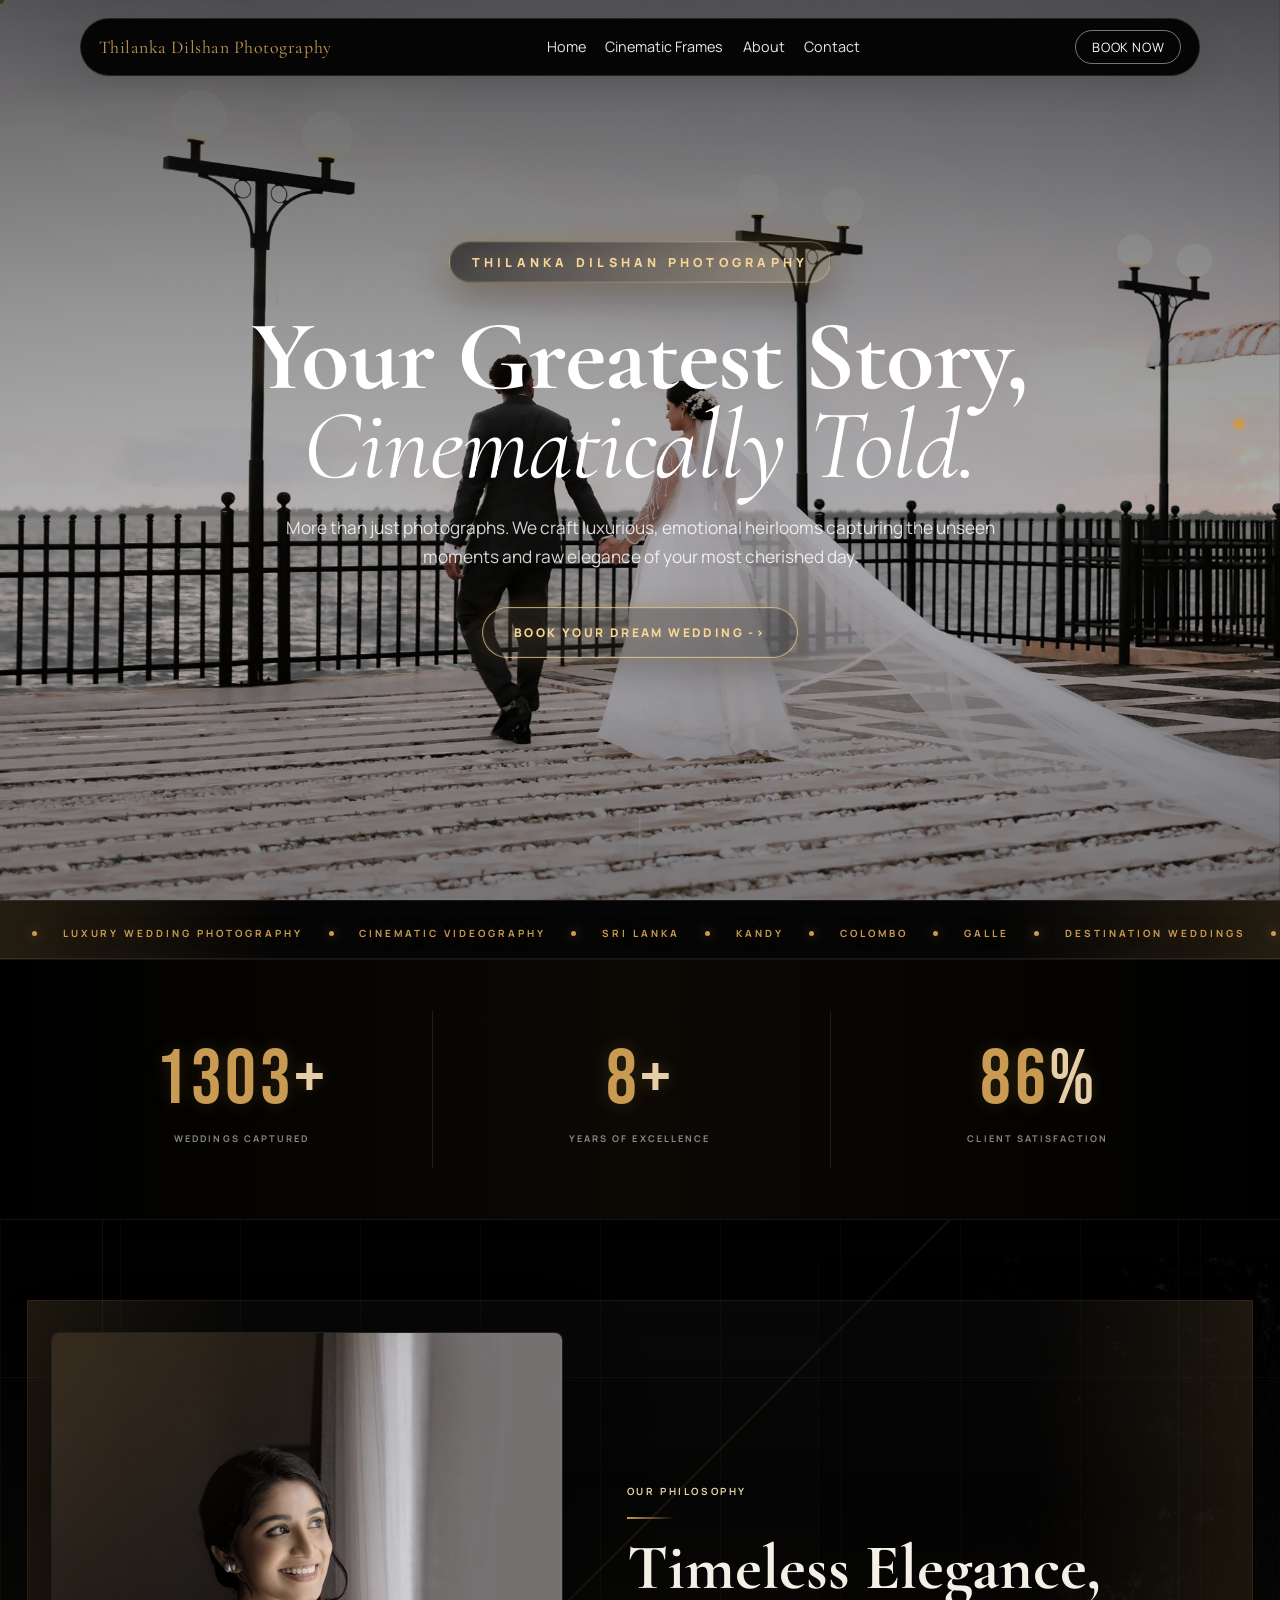
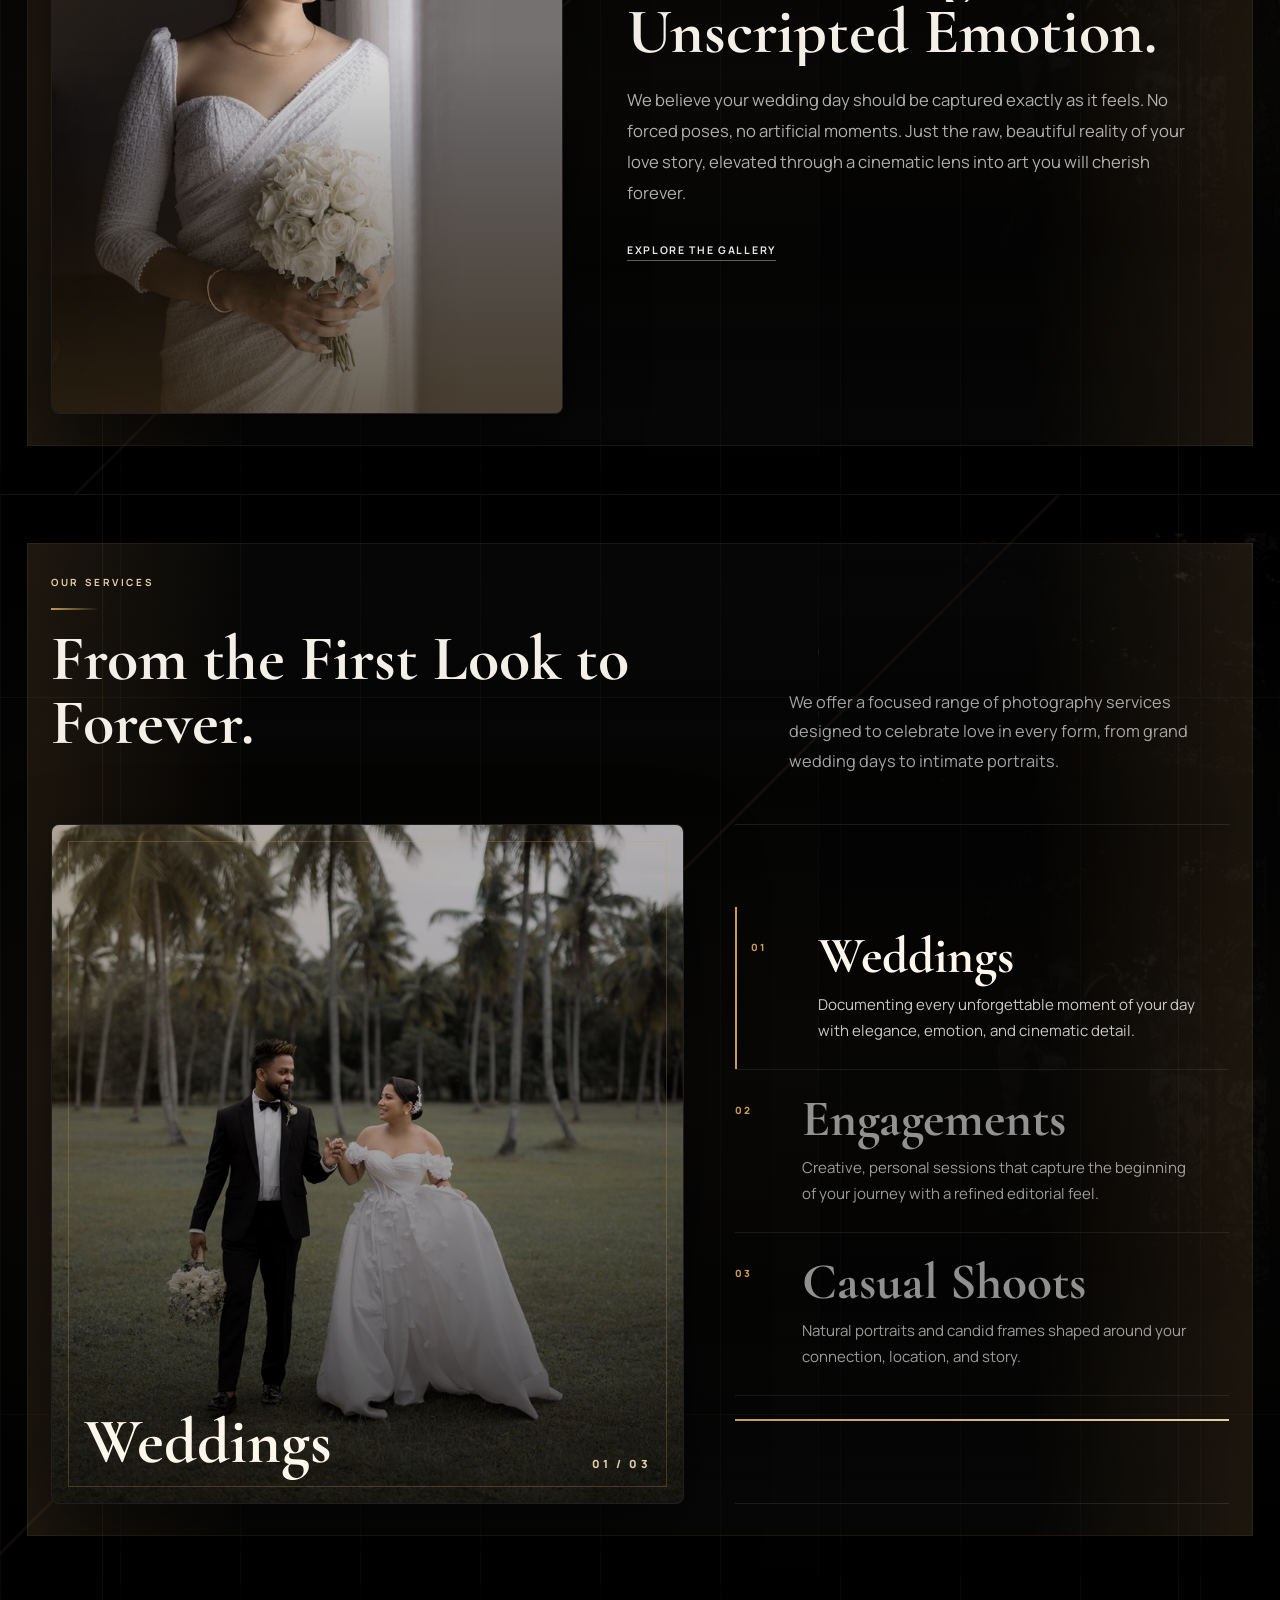
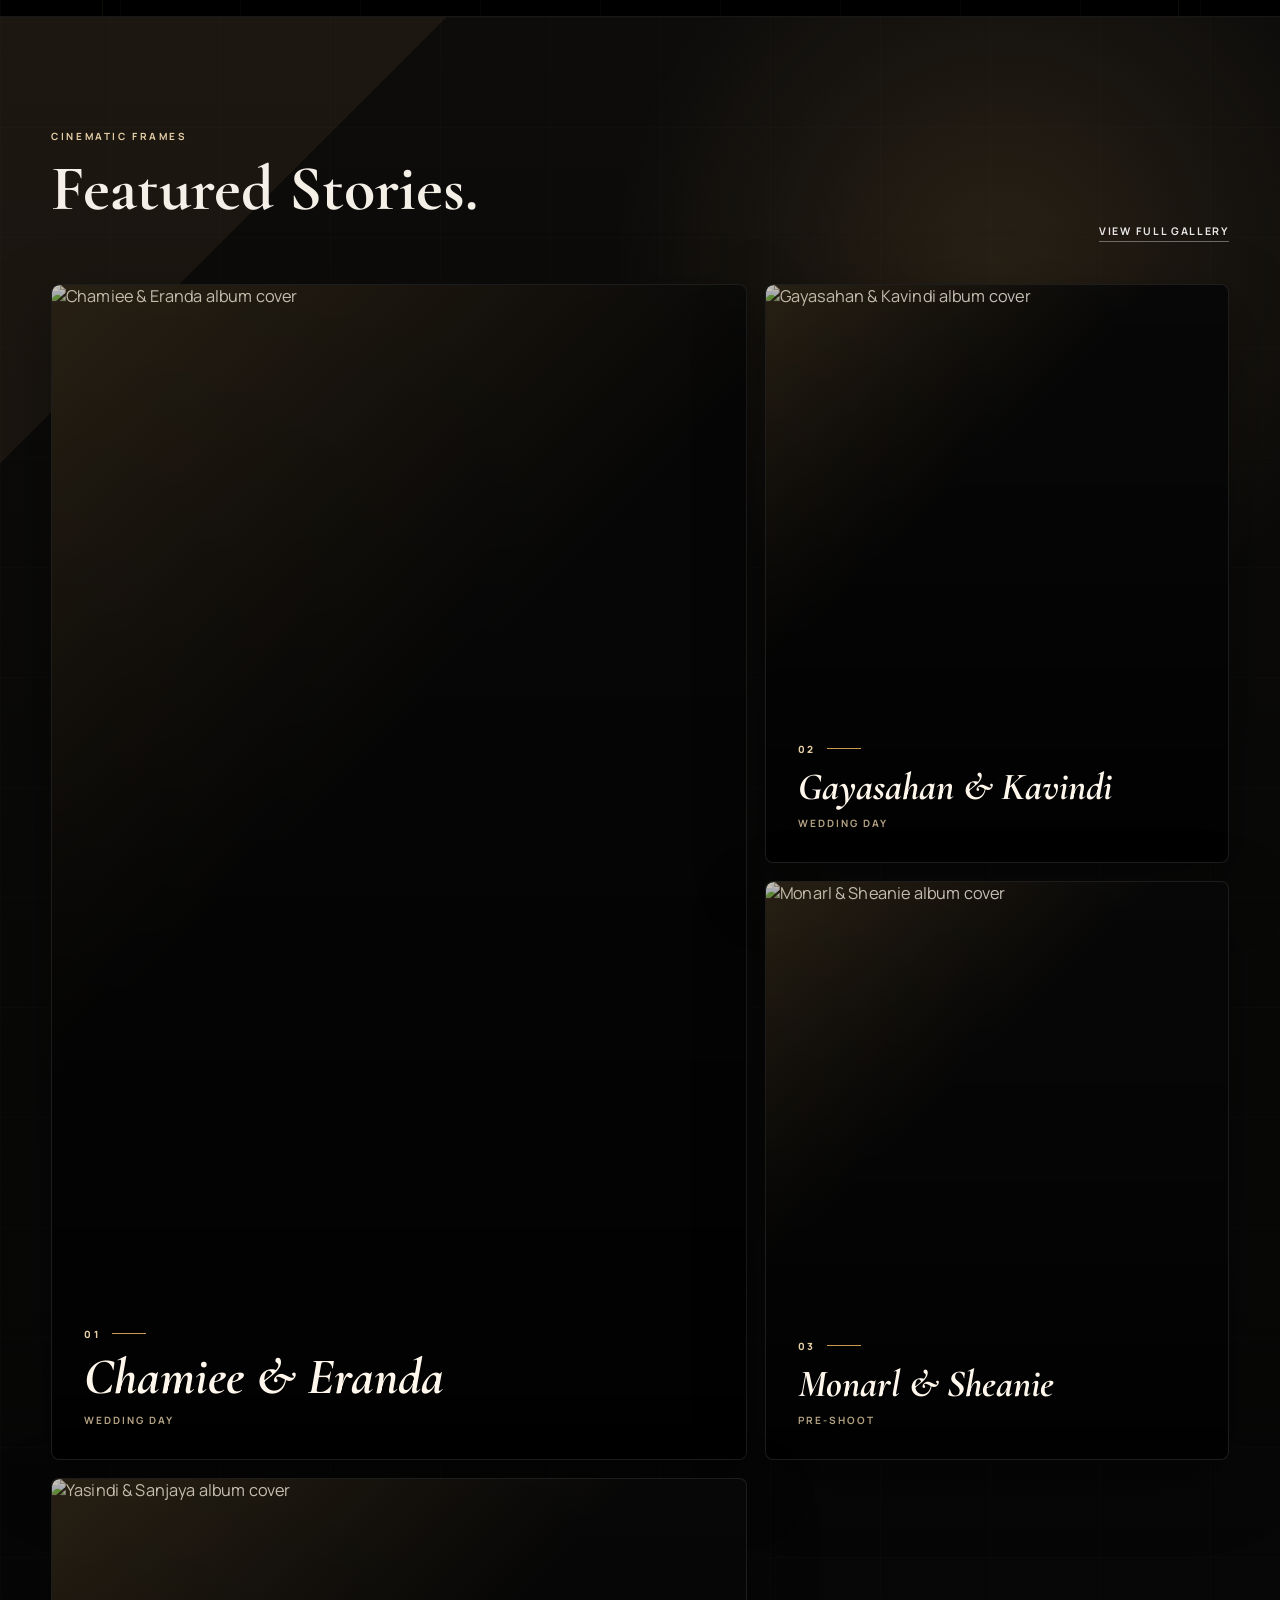
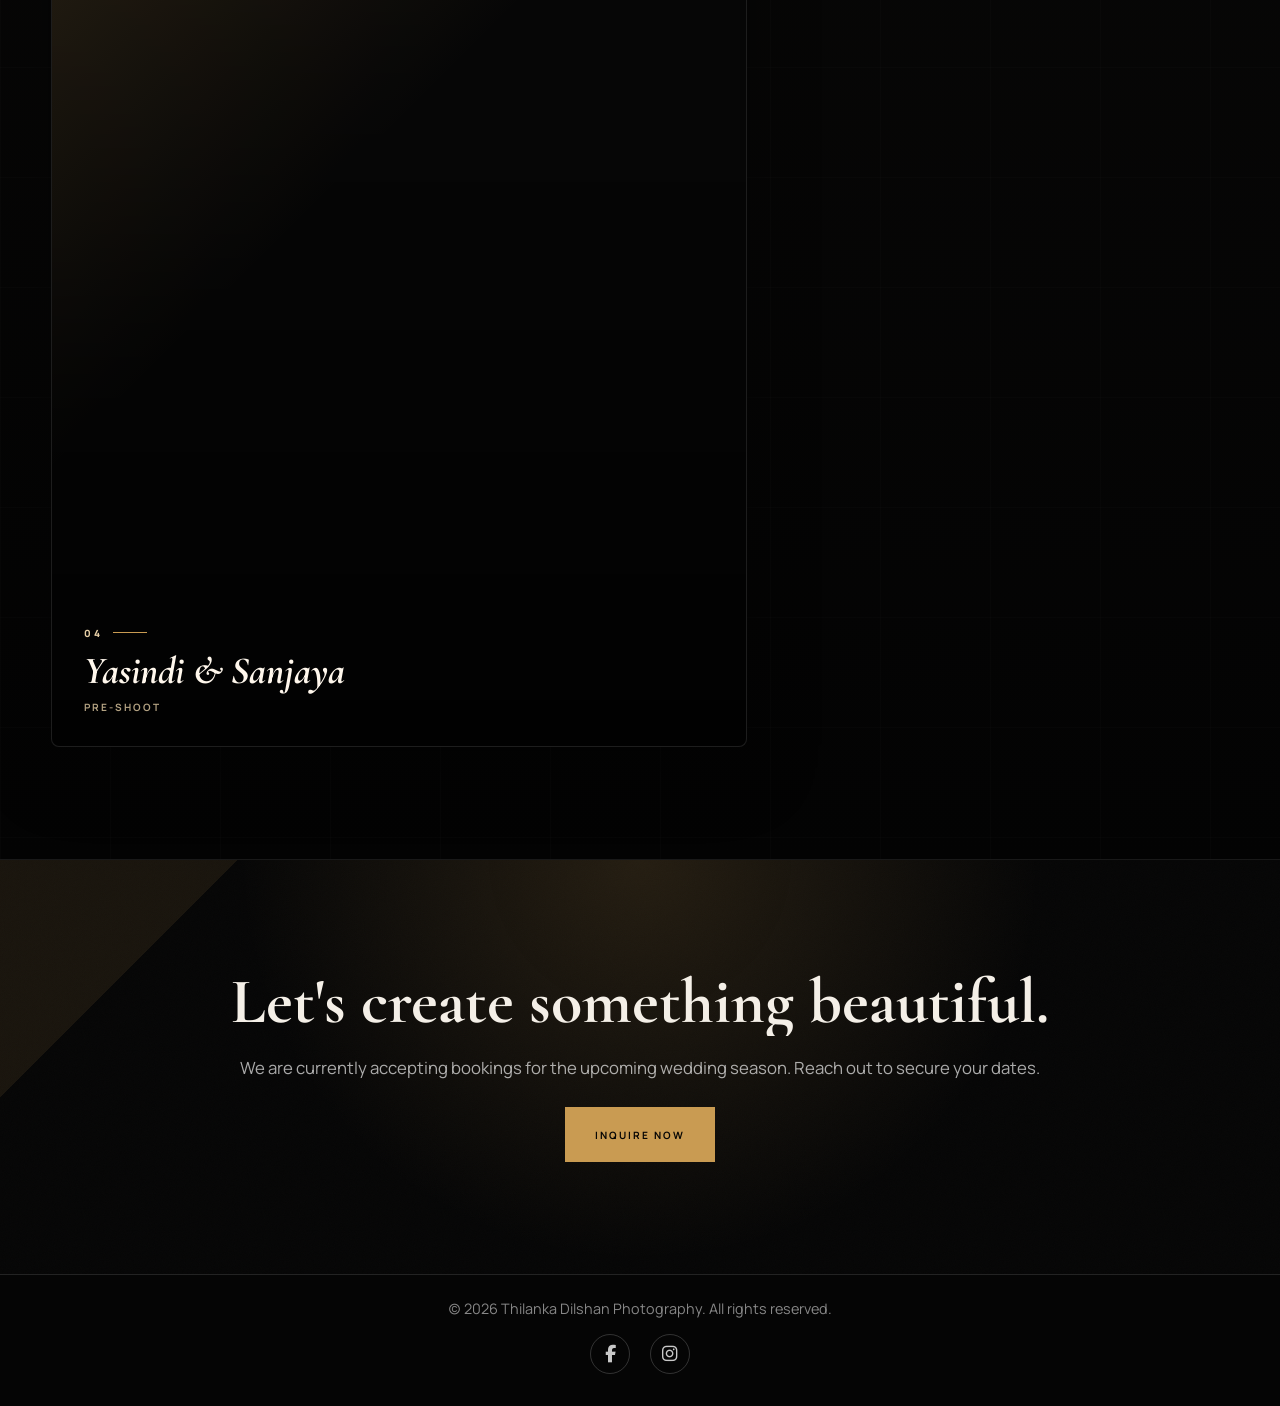
==== index.html @ 7decb9e1 "Update contact details and page content" ====
<!DOCTYPE html>
<html lang="en">
<head>
  <meta charset="UTF-8" />
  <meta name="viewport" content="width=device-width, initial-scale=1.0" />
  <title>Thilanka Dilshan Photography | Best Wedding Photographer in Kurunegala, Sri Lanka</title>
  <meta name="description" content="Thilanka Dilshan Photography is a professional wedding photographer in Kurunegala, Sri Lanka, specializing in cinematic wedding stories, pre-shoots and destination weddings." />
  <meta name="keywords" content="Wedding Photographer Kurunegala, Wedding Photography Kurunegala, Best Wedding Photographer in Kurunegala, Cinematic Wedding Photographer Kurunegala, Professional Wedding Photographer Kurunegala, Pre Wedding Photography Kurunegala, Engagement Photography Kurunegala, Bridal Photography Kurunegala, Couple Photoshoot Kurunegala, Destination Wedding Photographer Kurunegala, Candid Wedding Photography Kurunegala, Luxury Wedding Photography Kurunegala, Sri Lanka Wedding Photographer, Best Wedding Photographer in Kurunegala Sri Lanka, Affordable Wedding Photography Packages in Kurunegala, Cinematic Wedding Photography in Kurunegala, Pre Wedding Shoot Locations in Kurunegala, Wedding Photographer Near Me in Kurunegala, Destination Wedding Photography in Sri Lanka" />
  <meta name="robots" content="index, follow, max-image-preview:large" />
  <meta name="author" content="Thilanka Dilshan Photography" />
  <meta name="theme-color" content="#050505" />
  <link rel="canonical" href="https://thilankadilshan.com/" />
  <meta property="og:type" content="website" />
  <meta property="og:site_name" content="Thilanka Dilshan Photography" />
  <meta property="og:locale" content="en_LK" />
  <meta property="og:title" content="Thilanka Dilshan Photography | Best Wedding Photographer in Kurunegala, Sri Lanka" />
  <meta property="og:description" content="Thilanka Dilshan Photography is a professional wedding photographer in Kurunegala, Sri Lanka, specializing in cinematic wedding stories, pre-shoots and destination weddings." />
  <meta property="og:url" content="https://thilankadilshan.com/" />
  <meta property="og:image" content="https://thilankadilshan.com/assets/images/optimized/hero1-1920.jpg" />
  <meta property="og:image:type" content="image/jpeg" />
  <meta property="og:image:width" content="1920" />
  <meta property="og:image:height" content="1280" />
  <meta property="og:image:alt" content="Luxury wedding photography by Thilanka Dilshan Photography" />
  <meta name="twitter:card" content="summary_large_image" />
  <meta name="twitter:title" content="Thilanka Dilshan Photography | Best Wedding Photographer in Kurunegala, Sri Lanka" />
  <meta name="twitter:description" content="Thilanka Dilshan Photography is a professional wedding photographer in Kurunegala, Sri Lanka, specializing in cinematic wedding stories, pre-shoots and destination weddings." />
  <meta name="twitter:image" content="https://thilankadilshan.com/assets/images/optimized/hero1-1920.jpg" />
  <meta name="twitter:image:alt" content="Luxury wedding photography by Thilanka Dilshan Photography" />
  <script type="application/ld+json">
  {
    "@context": "https://schema.org",
    "@type": "LocalBusiness",
    "@id": "https://thilankadilshan.com/#business",
    "name": "Thilanka Dilshan Photography",
    "url": "https://thilankadilshan.com/",
    "image": "https://thilankadilshan.com/assets/images/optimized/hero1-1920.jpg",
    "description": "Professional wedding photographer in Kurunegala, Sri Lanka specializing in cinematic wedding stories, pre-shoots, engagement photography, bridal photography, candid wedding photography, and destination weddings.",
    "telephone": "+94715287456",
    "email": "hello@thilankadilshan.com",
    "address": {
      "@type": "PostalAddress",
      "addressLocality": "Kurunegala",
      "addressCountry": "LK"
    },
    "areaServed": ["Kurunegala", "Sri Lanka", "Colombo", "Kandy", "Galle"],
    "priceRange": "$$",
    "knowsAbout": [
      "Wedding Photographer Kurunegala",
      "Wedding Photography Kurunegala",
      "Best Wedding Photographer in Kurunegala",
      "Cinematic Wedding Photographer Kurunegala",
      "Professional Wedding Photographer Kurunegala",
      "Pre Wedding Photography Kurunegala",
      "Engagement Photography Kurunegala",
      "Bridal Photography Kurunegala",
      "Couple Photoshoot Kurunegala",
      "Destination Wedding Photographer Kurunegala",
      "Candid Wedding Photography Kurunegala",
      "Luxury Wedding Photography Kurunegala",
      "Sri Lanka Wedding Photographer",
      "Best Wedding Photographer in Kurunegala Sri Lanka",
      "Affordable Wedding Photography Packages in Kurunegala",
      "Cinematic Wedding Photography in Kurunegala",
      "Pre Wedding Shoot Locations in Kurunegala",
      "Wedding Photographer Near Me in Kurunegala",
      "Destination Wedding Photography in Sri Lanka"
    ],
    "founder": {
      "@type": "Person",
      "name": "Thilanka Dilshan"
    },
    "makesOffer": [
      { "@type": "Offer", "itemOffered": { "@type": "Service", "name": "Wedding Photography" } },
      { "@type": "Offer", "itemOffered": { "@type": "Service", "name": "Engagement Photography" } },
      { "@type": "Offer", "itemOffered": { "@type": "Service", "name": "Casual Shoot Photography" } },
      { "@type": "Offer", "itemOffered": { "@type": "Service", "name": "Destination Wedding Photography" } }
    ]
  }
  </script>

  <link rel="preconnect" href="https://fonts.googleapis.com" />
  <link rel="preconnect" href="https://fonts.gstatic.com" crossorigin />
  <link href="https://fonts.googleapis.com/css2?family=Bebas+Neue&family=Cormorant+Garamond:ital,wght@0,400;0,500;0,600;1,500&family=Manrope:wght@400;500;600;700&display=swap" rel="stylesheet" />
  <link rel="stylesheet" href="https://cdnjs.cloudflare.com/ajax/libs/font-awesome/6.4.0/css/all.min.css" />
  <link rel="preload" as="image" href="assets/images/optimized/hero1-1920.jpg" imagesrcset="assets/images/optimized/hero1-960.jpg 960w, assets/images/optimized/hero1-1920.jpg 1920w" imagesizes="100vw" />

  <style>
    :root {
      --bg: #050505;
      --ink: #f4efe7;
      --muted: #a39a8d;
      --gold: #c99b52;
      --gold-soft: #e6cfa6;
      --line: rgba(255, 255, 255, 0.12);
    }

    * { box-sizing: border-box; margin: 0; padding: 0; }

    body {
      font-family: "Manrope", "Segoe UI", sans-serif;
      background:
        radial-gradient(circle at 18% 12%, rgba(201,155,82,0.12), transparent 28rem),
        radial-gradient(circle at 88% 48%, rgba(230,207,166,0.07), transparent 24rem),
        linear-gradient(180deg, #050505 0%, #0b0a09 48%, #050505 100%);
      color: var(--ink);
      overflow-x: hidden;
      cursor: none;
    }

    /* ── CUSTOM CURSOR ─────────────────────────────── */
    .cursor-dot {
      position: fixed;
      top: 0; left: 0;
      width: 8px; height: 8px;
      background: var(--gold);
      border-radius: 50%;
      pointer-events: none;
      z-index: 9999;
      transform: translate(-50%, -50%);
      transition: transform 0.08s ease, background 0.3s ease, width 0.3s ease, height 0.3s ease;
      mix-blend-mode: multiply;
    }
    .cursor-ring {
      position: fixed;
      top: 0; left: 0;
      width: 36px; height: 36px;
      border: 1.5px solid rgba(201,155,82,0.6);
      border-radius: 50%;
      pointer-events: none;
      z-index: 9998;
      transform: translate(-50%, -50%);
      transition: transform 0.18s cubic-bezier(0.25,0.46,0.45,0.94),
                  width 0.3s ease, height 0.3s ease, border-color 0.3s ease, opacity 0.3s ease;
    }
    body.cursor-hover .cursor-dot  { width: 12px; height: 12px; background: #fff; }
    body.cursor-hover .cursor-ring  { width: 58px; height: 58px; border-color: var(--gold); }
    body.cursor-click .cursor-dot  { transform: translate(-50%,-50%) scale(0.5); }

    /* ── PRELOADER ──────────────────────────────────── */
    #preloader {
      position: fixed;
      inset: 0;
      z-index: 10000;
      background: #0c0b09;
      display: flex;
      flex-direction: column;
      align-items: center;
      justify-content: center;
      gap: 2rem;
      transition: opacity 0.7s ease, visibility 0.7s ease;
    }
    #preloader.hidden { opacity: 0; visibility: hidden; pointer-events: none; }
    .pre-logo {
      font-family: "Cormorant Garamond", serif;
      font-size: clamp(1.5rem, 4vw, 2.5rem);
      color: var(--gold);
      letter-spacing: 0.1em;
      opacity: 0;
      animation: preLogoIn 1s cubic-bezier(0.16,1,0.3,1) 0.3s forwards;
    }
    .pre-logo span { font-style: italic; color: rgba(230,207,166,0.85); }
    .pre-bar-wrap {
      width: min(280px, 70vw);
      height: 1px;
      background: rgba(255,255,255,0.1);
      overflow: hidden;
      border-radius: 99px;
    }
    .pre-bar {
      height: 100%;
      background: linear-gradient(90deg, var(--gold), var(--gold-soft));
      width: 0%;
      animation: preBarFill 1.6s cubic-bezier(0.65,0,0.35,1) 0.5s forwards;
    }
    .pre-count {
      font-size: 0.7rem;
      letter-spacing: 0.3em;
      color: rgba(255,255,255,0.4);
      font-weight: 600;
    }
    @keyframes preLogoIn {
      from { opacity:0; transform: translateY(18px) blur(8px); filter: blur(8px); }
      to   { opacity:1; transform: translateY(0); filter: blur(0); }
    }
    @keyframes preBarFill { from { width:0% } to { width:100% } }

    /* ── SCROLL REVEAL ──────────────────────────────── */
    .reveal {
      opacity: 0;
      transform: translateY(44px);
      transition: opacity 0.85s cubic-bezier(0.16,1,0.3,1), transform 0.85s cubic-bezier(0.16,1,0.3,1);
    }
    .reveal.visible { opacity: 1; transform: translateY(0); }
    .reveal-left {
      opacity: 0;
      transform: translateX(-54px);
      transition: opacity 0.9s cubic-bezier(0.16,1,0.3,1), transform 0.9s cubic-bezier(0.16,1,0.3,1);
    }
    .reveal-left.visible { opacity: 1; transform: translateX(0); }
    .reveal-right {
      opacity: 0;
      transform: translateX(54px);
      transition: opacity 0.9s cubic-bezier(0.16,1,0.3,1), transform 0.9s cubic-bezier(0.16,1,0.3,1);
    }
    .reveal-right.visible { opacity: 1; transform: translateX(0); }
    .reveal-scale {
      opacity: 0;
      transform: scale(0.92);
      transition: opacity 0.9s cubic-bezier(0.16,1,0.3,1), transform 0.9s cubic-bezier(0.16,1,0.3,1);
    }
    .reveal-scale.visible { opacity: 1; transform: scale(1); }
    /* stagger delays */
    .delay-1 { transition-delay: 0.1s !important; }
    .delay-2 { transition-delay: 0.22s !important; }
    .delay-3 { transition-delay: 0.34s !important; }
    .delay-4 { transition-delay: 0.46s !important; }
    .delay-5 { transition-delay: 0.58s !important; }

    /* ── WORD SPLIT HEADINGS ────────────────────────── */
    .split-word {
      display: inline-block;
      overflow: hidden;
      vertical-align: bottom;
    }
    .split-word .word-inner {
      display: inline-block;
      transform: translateY(110%);
      transition: transform 0.72s cubic-bezier(0.16,1,0.3,1);
    }
    .split-word.visible .word-inner { transform: translateY(0); }
    .split-word:nth-child(2) .word-inner { transition-delay: 0.12s; }
    .split-word:nth-child(3) .word-inner { transition-delay: 0.22s; }
    .split-word:nth-child(4) .word-inner { transition-delay: 0.32s; }
    .split-word:nth-child(5) .word-inner { transition-delay: 0.42s; }

    /* ── FLOATING PARTICLES ─────────────────────────── */
    .hero-particles {
      position: absolute;
      inset: 0;
      z-index: 1;
      pointer-events: none;
      overflow: hidden;
    }
    .particle {
      position: absolute;
      border-radius: 50%;
      background: var(--gold);
      opacity: 0;
      animation: particleFloat linear infinite;
    }
    @keyframes particleFloat {
      0%   { transform: translateY(100vh) scale(0); opacity: 0; }
      10%  { opacity: 0.7; }
      90%  { opacity: 0.4; }
      100% { transform: translateY(-10vh) scale(1.3); opacity: 0; }
    }

    /* ── MARQUEE STRIP ──────────────────────────────── */
    .marquee-section {
      background:
        linear-gradient(90deg, rgba(201,155,82,0.16), transparent 22%, transparent 78%, rgba(201,155,82,0.16)),
        #050505;
      border-top: 1px solid rgba(255,255,255,0.08);
      border-bottom: 1px solid rgba(255,255,255,0.08);
      overflow: hidden;
      padding: 1.1rem 0;
      white-space: nowrap;
    }
    .marquee-track {
      display: inline-flex;
      gap: 0;
      animation: marqueeScroll 22s linear infinite;
    }
    .marquee-section:hover .marquee-track { animation-play-state: running; }
    .marquee-item {
      display: inline-flex;
      align-items: center;
      gap: 1.6rem;
      padding: 0 2rem;
      font-size: 0.62rem;
      letter-spacing: 0.3em;
      text-transform: uppercase;
      font-weight: 700;
      color: var(--gold);
      text-shadow: 0 0 18px rgba(201,155,82,0.36);
    }
    .marquee-item .dot {
      width: 5px; height: 5px;
      border-radius: 50%;
      background: var(--gold);
      box-shadow: 0 0 12px rgba(201,155,82,0.7);
      flex-shrink: 0;
    }
    .marquee-pulse {
      position: relative;
      width: 34px;
      height: 1px;
      flex-shrink: 0;
      background: linear-gradient(90deg, transparent, var(--gold), transparent);
      opacity: 0.86;
    }
    .marquee-pulse::after {
      content: "";
      position: absolute;
      top: 50%;
      left: 50%;
      width: 6px;
      height: 6px;
      border-radius: 50%;
      background: var(--gold-soft);
      box-shadow: 0 0 14px rgba(230,207,166,0.82);
      transform: translate(-50%, -50%) scale(0.7);
      animation: marqueePulse 1.6s ease-in-out infinite;
    }
    @keyframes marqueePulse {
      0%, 100% { opacity: 0.5; transform: translate(-50%, -50%) scale(0.65); }
      50% { opacity: 1; transform: translate(-50%, -50%) scale(1.25); }
    }
    @keyframes marqueeScroll {
      from { transform: translateX(0); }
      to   { transform: translateX(-50%); }
    }

    /* ── STATS BAR ──────────────────────────────────── */
    .stats-bar {
      position: relative;
      overflow: hidden;
      background: #000;
      border-top: 1px solid rgba(255,255,255,0.08);
      border-bottom: 1px solid rgba(255,255,255,0.08);
      padding: 3.2rem 0;
    }
    .stats-bar::before {
      content: "";
      position: absolute;
      inset: 0;
      pointer-events: none;
      background: linear-gradient(90deg, transparent, rgba(201,155,82,0.08), transparent);
      opacity: 0.75;
    }
    .stats-bar .container {
      position: relative;
      z-index: 1;
    }
    .stats-grid {
      display: grid;
      grid-template-columns: repeat(3, 1fr);
      gap: 1rem;
      text-align: center;
    }
    .stat-item {
      padding: 1.4rem 0.5rem;
      border-right: 1px solid rgba(255,255,255,0.1);
    }
    .stat-item:last-child { border-right: none; }
    .stat-num {
      font-family: "Bebas Neue", "Manrope", "Segoe UI", sans-serif;
      font-size: clamp(3rem, 6vw, 4.8rem);
      line-height: 1;
      color: var(--gold);
      font-weight: 400;
      display: inline;
      letter-spacing: 0.045em;
      font-variant-numeric: tabular-nums;
      text-shadow: 0 0 18px rgba(201,155,82,0.2);
    }
    .plus {
      font-family: "Bebas Neue", "Manrope", "Segoe UI", sans-serif;
      font-size: clamp(3rem, 6vw, 4.8rem);
      color: var(--gold-soft);
      font-weight: 400;
      display: inline;
      letter-spacing: 0.02em;
      text-shadow: 0 0 16px rgba(201,155,82,0.24);
    }
    .percent {
      font-family: "Bebas Neue", "Manrope", "Segoe UI", sans-serif;
      font-size: clamp(3rem, 6vw, 4.8rem);
      color: var(--gold-soft);
      font-weight: 400;
      display: inline;
      letter-spacing: 0.02em;
      text-shadow: 0 0 16px rgba(201,155,82,0.24);
    }
    .stat-label {
      font-size: 0.58rem;
      letter-spacing: 0.22em;
      text-transform: uppercase;
      font-weight: 700;
      color: rgba(255,255,255,0.52);
      margin-top: 0.4rem;
      display: block;
    }
    .stat-gold { color: var(--gold); }

    /* ── GRAIN OVERLAY ──────────────────────────────── */
    .hero::before {
      content: "";
      position: absolute;
      inset: 0;
      z-index: 2;
      pointer-events: none;
      opacity: 0.04;
      background-image: url("data:image/svg+xml,%3Csvg viewBox='0 0 256 256' xmlns='http://www.w3.org/2000/svg'%3E%3Cfilter id='noise'%3E%3CfeTurbulence type='fractalNoise' baseFrequency='0.9' numOctaves='4' stitchTiles='stitch'/%3E%3C/filter%3E%3Crect width='100%25' height='100%25' filter='url(%23noise)'/%3E%3C/svg%3E");
      background-size: 180px;
      animation: grainMove 0.15s steps(1) infinite;
    }

    .hero::before {
      box-shadow: inset 0 0 120px 80px rgba(0, 0, 0, 0.3), 
                  inset 0 0 20px rgba(0, 0, 0, 0.1);
    }

    @keyframes grainMove {
      0%  { background-position: 0 0; }
      25% { background-position: -40px 20px; }
      50% { background-position: 20px -30px; }
      75% { background-position: -20px 40px; }
    }

    /* ── GOLD LINE DIVIDER ──────────────────────────── */
    .gold-divider {
      width: 48px; height: 1.5px;
      background: linear-gradient(90deg, var(--gold), transparent);
      margin: 1.2rem 0;
    }

    /* ── PHILO IMAGE OVERLAY ─────────────────────────── */
    .philo-image::before {
      content: "";
      position: absolute;
      inset: 0;
      background: linear-gradient(180deg, transparent 60%, rgba(201,155,82,0.18));
      z-index: 1;
      pointer-events: none;
      transition: opacity 0.5s ease;
    }
    .philo-image:hover::before { opacity: 0; }
    .philo-image img {
      transition: transform 0.9s cubic-bezier(0.25,0.46,0.45,0.94);
    }
    .philo-image:hover img { transform: scale(1.04); }

    a { text-decoration: none; color: inherit; }

    .container { width: min(1180px, 92vw); margin-inline: auto; }

    .top-nav {
      position: fixed;
      inset: 1.1rem 0 auto;
      z-index: 50;
    }

    .top-nav-inner {
      width: min(1120px, 92vw);
      margin: 0 auto;
      border: 1px solid rgba(255, 255, 255, 0.12);
      background: #050505;
      backdrop-filter: blur(16px);
      border-radius: 999px;
      padding: 0.7rem 1.1rem;
      display: flex;
      align-items: center;
      justify-content: space-between;
      color: #fff;
      box-shadow: 0 8px 32px rgba(0, 0, 0, 0.12);
      transition: all 0.3s ease;
    }

    .brand {
      font-family: "Cormorant Garamond", serif;
      letter-spacing: 0.03em;
      font-size: clamp(1.1rem, 1.4vw, 1.35rem);
      white-space: nowrap;
      color: #c99b52;
      transition: color 0.3s ease;
    }

    .brand:hover {
      color: #e6cfa6;
    }

    .nav-links {
      display: flex;
      gap: 1.2rem;
      font-size: 0.9rem;
      color: rgba(255, 255, 255, 0.9);
    }

    .nav-links a:hover { color: var(--gold-soft); }

    .nav-action {
      border: 1px solid rgba(255, 255, 255, 0.45);
      border-radius: 999px;
      padding: 0.45rem 1rem;
      font-size: 0.8rem;
      letter-spacing: 0.05em;
      text-transform: uppercase;
      transition: all 0.3s ease;
    }

    .nav-action:hover { background: var(--gold); border-color: var(--gold); color: #1a140e; }

    .mobile-menu-toggle {
      display: none;
      width: 42px;
      height: 42px;
      border: 1px solid rgba(255, 255, 255, 0.45);
      border-radius: 999px;
      background: transparent;
      align-items: center;
      justify-content: center;
      flex-direction: column;
      gap: 4px;
      cursor: pointer;
    }

    .mobile-menu-toggle span {
      width: 16px;
      height: 1.7px;
      background: #fff;
      border-radius: 999px;
      transition: transform 0.25s ease, opacity 0.25s ease;
    }

    .mobile-menu-toggle.open span:nth-child(1) {
      transform: translateY(5.7px) rotate(45deg);
    }

    .mobile-menu-toggle.open span:nth-child(2) {
      opacity: 0;
    }

    .mobile-menu-toggle.open span:nth-child(3) {
      transform: translateY(-5.7px) rotate(-45deg);
    }

    .mobile-menu {
      display: none;
      position: absolute;
      top: calc(100% + 0.55rem);
      left: 0;
      right: 0;
      background: linear-gradient(160deg, rgba(18, 17, 15, 0.96), rgba(18, 17, 15, 0.88));
      border: 1px solid rgba(255, 255, 255, 0.16);
      border-radius: 20px;
      padding: 1rem;
      color: #fff;
      flex-direction: column;
      gap: 0.35rem;
      box-shadow: 0 18px 36px rgba(0, 0, 0, 0.22);
    }

    .mobile-menu.open { display: flex; }

    .mobile-menu a {
      display: block;
      font-size: 0.9rem;
      letter-spacing: 0.04em;
      padding: 0.65rem 0.35rem;
      color: rgba(255, 255, 255, 0.94);
    }

    .mobile-menu a.active { color: var(--gold-soft); }

    .mobile-menu-book {
      margin-top: 0.2rem;
      text-align: center;
      border: 1px solid rgba(255, 255, 255, 0.45);
      border-radius: 999px;
      padding: 0.7rem 1rem;
      font-size: 0.78rem;
      letter-spacing: 0.08em;
      text-transform: uppercase;
    }

    .hero {
      position: relative;
      min-height: 100vh;
      display: flex;
      align-items: center;
      justify-content: center;
      overflow: hidden;
      background: #000;
      color: #fff;
      text-align: center;
      --hero-progress: 0;
    }

    .hero::backdrop {
      filter: blur(8px);
    }

    .hero-slide {
      position: absolute;
      inset: 0;
      opacity: 0;
      transform: scale(1.08);
      transition: opacity 1.2s cubic-bezier(0.25, 0.46, 0.45, 0.94), 
                  transform 7s cubic-bezier(0.25, 0.46, 0.45, 0.94);
    }

    .hero-slide.active {
      opacity: 0.88;
      transform: scale(1);
    }

    .hero-slide.prev {
      opacity: 0;
      transform: scale(1.02);
    }

    .hero-slide img {
      width: 100%;
      height: 100%;
      object-fit: cover;
      filter: brightness(1.08) contrast(1.04) saturate(1.04);
      will-change: transform;
      animation: imageZoom 8s ease-in-out infinite;
    }

    .hero-slide.active img {
      animation: imageZoomActive 8s cubic-bezier(0.25, 0.46, 0.45, 0.94) infinite;
    }

    @keyframes imageZoom {
      0% { transform: scale(1); }
      50% { transform: scale(1.02); }
      100% { transform: scale(1); }
    }

    @keyframes imageZoomActive {
      0% { transform: scale(1); }
      50% { transform: scale(1.04); }
      100% { transform: scale(1); }
    }

    .hero::after {
      content: "";
      position: absolute;
      inset: 0;
      background: linear-gradient(180deg, 
        rgba(0,0,0,0.58) 0%,
        rgba(0,0,0,0.32) 35%,
        rgba(0,0,0,0.18) 60%,
        rgba(0,0,0,0.34) 100%);
      opacity: calc(1 - (var(--hero-progress) * 0.18));
      transition: opacity 0.12s linear;
      z-index: 2;
      pointer-events: none;
    }

    .hero-content {
      position: relative;
      z-index: 3;
      padding: 0 1rem;
      max-width: 980px;
      will-change: transform, opacity, filter;
      animation: heroTextIn 1.2s cubic-bezier(0.16, 1, 0.3, 1) 0.15s both;
    }

    @keyframes heroTextIn {
      from {
        opacity: 0;
        transform: translateY(44px);
        filter: blur(12px);
      }
      to {
        opacity: 1;
        transform: translateY(0);
        filter: blur(0);
      }
    }

    .hero-tag {
      font-size: 0.78rem;
      text-transform: uppercase;
      letter-spacing: 0.34em;
      font-weight: 800;
      color: #f6d596;
      margin-bottom: 1.8rem;
      display: inline-block;
      max-width: min(92vw, 560px);
      padding: 0.72rem 1.35rem;
      border: 1px solid rgba(246, 213, 150, 0.28);
      border-radius: 999px;
      background: linear-gradient(135deg, rgba(5, 5, 5, 0.58), rgba(201, 155, 82, 0.16));
      box-shadow:
        0 0 0 1px rgba(255, 255, 255, 0.08) inset,
        0 14px 38px rgba(0, 0, 0, 0.28),
        0 0 26px rgba(201, 155, 82, 0.32);
      text-shadow: 0 0 18px rgba(246, 213, 150, 0.38);
      backdrop-filter: blur(12px);
      position: relative;
      isolation: isolate;
      animation:
        tagSlideIn 0.8s cubic-bezier(0.16, 1, 0.3, 1) 0.25s both,
        heroTagBorderPlay 2.8s ease-in-out 1.2s infinite;
    }

    @keyframes heroTagBorderPlay {
      0%,
      100% {
        border-color: rgba(246, 213, 150, 0.28);
        box-shadow:
          0 0 0 1px rgba(255, 255, 255, 0.08) inset,
          0 14px 38px rgba(0, 0, 0, 0.28),
          0 0 26px rgba(201, 155, 82, 0.32);
      }
      50% {
        border-color: rgba(246, 213, 150, 0.9);
        box-shadow:
          0 0 0 1px rgba(246, 213, 150, 0.16) inset,
          0 14px 38px rgba(0, 0, 0, 0.28),
          0 0 34px rgba(246, 213, 150, 0.48);
      }
    }

    @media (prefers-reduced-motion: reduce) {
      .hero-tag {
        animation: tagSlideIn 0.8s cubic-bezier(0.16, 1, 0.3, 1) 0.25s both;
      }
    }

    @keyframes tagSlideIn {
      from {
        opacity: 0;
        transform: translateY(16px) scale(0.95);
      }
      to {
        opacity: 1;
        transform: translateY(0) scale(1);
      }
    }

    .hero h1 {
      font-family: "Cormorant Garamond", serif;
      font-size: clamp(2.8rem, 8vw, 6.2rem);
      line-height: 0.9;
      margin-bottom: 1.4rem;
      letter-spacing: -0.01em;
      color: #fff;
    }

    .hero h1 span {
      font-style: italic;
      font-weight: 400;
      color: #fff;
    }

    .hero p {
      max-width: 720px;
      margin: 0 auto 2.2rem;
      color: rgba(255,255,255,0.82);
      line-height: 1.7;
      font-size: clamp(0.95rem, 1.4vw, 1.08rem);
    }

    .hero-cta {
      display: inline-flex;
      align-items: center;
      gap: 0.85rem;
      border: 1.5px solid rgba(246, 213, 150, 0.72);
      background: rgba(5, 5, 5, 0.28);
      backdrop-filter: blur(14px);
      color: #f6d596;
      padding: 1.02rem 1.9rem;
      border-radius: 999px;
      text-transform: uppercase;
      font-size: 0.75rem;
      letter-spacing: 0.2em;
      font-weight: 800;
      text-shadow: 0 0 16px rgba(246, 213, 150, 0.3);
      box-shadow:
        0 0 0 1px rgba(255, 255, 255, 0.08) inset,
        0 14px 34px rgba(0, 0, 0, 0.24),
        0 0 22px rgba(201, 155, 82, 0.22);
      transition: all 0.4s cubic-bezier(0.25, 0.46, 0.45, 0.94);
      position: relative;
      overflow: hidden;
    }

    .hero-cta::before {
      content: "";
      position: absolute;
      inset: 0;
      background: linear-gradient(135deg, rgba(246, 213, 150, 0.22), rgba(255, 255, 255, 0.04));
      opacity: 0.45;
      transition: opacity 0.4s ease;
      z-index: -1;
    }

    .hero-cta:hover {
      background: rgba(5, 5, 5, 0.38);
      border-color: #f6d596;
      color: #fff;
      transform: translateY(-2px);
      box-shadow:
        0 0 0 1px rgba(255, 255, 255, 0.12) inset,
        0 18px 38px rgba(0, 0, 0, 0.28),
        0 0 34px rgba(246, 213, 150, 0.36);
    }

    .hero-cta:hover::before {
      opacity: 0.72;
    }

    .hero-scroll-mark {
      position: absolute;
      left: 50%;
      bottom: 2.4rem;
      z-index: 2;
      width: 1.2px;
      height: 48px;
      background: linear-gradient(180deg, rgba(255,255,255,0.4), rgba(255,255,255,0.1));
      overflow: hidden;
      transform: translateX(-50%);
      pointer-events: none;
    }

    .hero-scroll-mark::after {
      content: "";
      position: absolute;
      top: -35%;
      left: 0;
      width: 100%;
      height: 40%;
      background: linear-gradient(180deg, var(--gold-soft), var(--gold));
      box-shadow: 0 0 8px rgba(201, 155, 82, 0.5);
      animation: scrollMark 2s cubic-bezier(0.25, 0.46, 0.45, 0.94) infinite;
    }

    @keyframes scrollMark {
      0% { transform: translateY(-10px); opacity: 0; }
      20% { opacity: 1; }
      85% { opacity: 0.8; }
      100% { transform: translateY(180px); opacity: 0; }
    }

    /* ── SLIDE INDICATORS ─────────────────────────── */
    .hero-indicators {
      position: absolute;
      right: 2.2rem;
      top: 50%;
      transform: translateY(-50%);
      z-index: 5;
      display: flex;
      flex-direction: column;
      gap: 1rem;
      align-items: center;
    }

    .hero-indicator {
      width: 10px;
      height: 10px;
      border-radius: 50%;
      border: 1.5px solid rgba(201, 155, 82, 0.5);
      background: transparent;
      cursor: pointer;
      transition: all 0.4s cubic-bezier(0.25, 0.46, 0.45, 0.94);
      position: relative;
    }

    .hero-indicator.active {
      background: var(--gold);
      border-color: var(--gold);
      width: 12px;
      height: 12px;
      box-shadow: 0 0 16px rgba(201, 155, 82, 0.4);
    }

    .hero-indicator:hover {
      border-color: var(--gold-soft);
      transform: scale(1.1);
    }

    @media (max-width: 980px) {
      .hero-indicators { display: none; }
    }

    .philosophy {
      position: relative;
      padding: 7rem 0;
      overflow: hidden;
      isolation: isolate;
      background:
        linear-gradient(180deg, rgba(0,0,0,0.98) 0%, rgba(9,8,7,0.98) 52%, rgba(0,0,0,0.98) 100%),
        #050505;
    }

    .philosophy-intro { padding-bottom: 5rem; }

    .services-showcase {
      padding-top: 5rem;
      border-top: 1px solid rgba(255,255,255,0.08);
    }

    .philosophy::before {
      content: "";
      position: absolute;
      inset: 0;
      z-index: 0;
      pointer-events: none;
      background:
        linear-gradient(90deg, transparent 0 8%, rgba(201,155,82,0.12) 8% 8.08%, transparent 8.08% 92%, rgba(201,155,82,0.1) 92% 92.08%, transparent 92.08% 100%),
        linear-gradient(180deg, transparent 0 18%, rgba(255,255,255,0.05) 18% 18.08%, transparent 18.08% 82%, rgba(201,155,82,0.08) 82% 82.08%, transparent 82.08% 100%),
        linear-gradient(135deg, transparent 0 44%, rgba(201,155,82,0.1) 44% 44.18%, transparent 44.18% 100%),
        linear-gradient(90deg, rgba(255,255,255,0.035) 1px, transparent 1px);
      background-size: 100% 100%, 100% 100%, 100% 100%, 120px 120px;
      opacity: 0.72;
    }

    .philosophy::after {
      content: "";
      position: absolute;
      top: 2.4rem;
      right: max(-6vw, -80px);
      bottom: 2.4rem;
      width: min(42vw, 560px);
      z-index: 0;
      pointer-events: none;
      background:
        linear-gradient(90deg, #050505 0%, rgba(5,5,5,0.72) 36%, rgba(5,5,5,0.16) 100%),
        linear-gradient(180deg, rgba(5,5,5,0.22), rgba(5,5,5,0.84)),
        url("assets/images/optimized/philosophy-bg-1200.jpg") center / cover no-repeat;
      border-left: 1px solid rgba(201,155,82,0.2);
      opacity: 0.22;
      filter: grayscale(100%) contrast(1.12) brightness(0.78);
    }

    .philosophy .container {
      position: relative;
      z-index: 1;
    }

    .philosophy .container::before {
      content: "";
      position: absolute;
      inset: -2rem -1.5rem;
      z-index: -1;
      border: 1px solid rgba(201,155,82,0.14);
      background:
        linear-gradient(90deg, rgba(201,155,82,0.16), transparent 18%, transparent 82%, rgba(201,155,82,0.16)),
        linear-gradient(180deg, rgba(255,255,255,0.035), transparent 28%, transparent 72%, rgba(255,255,255,0.03));
      opacity: 0.72;
      pointer-events: none;
    }

    .philosophy-grid {
      position: relative;
      z-index: 1;
      display: grid;
      grid-template-columns: minmax(280px, 0.85fr) minmax(0, 1fr);
      gap: clamp(2rem, 5vw, 4.5rem);
      align-items: center;
    }

    .philo-image {
      position: relative;
      aspect-ratio: 3/4;
      overflow: hidden;
      border-radius: 8px;
      border: 1px solid rgba(255,255,255,0.1);
      background: #070707;
      box-shadow: 0 28px 80px rgba(0,0,0,0.48);
    }

    .philo-image::after {
      content: "";
      position: absolute;
      inset: 0;
      pointer-events: none;
      background:
        linear-gradient(180deg, transparent 45%, rgba(0,0,0,0.64)),
        linear-gradient(135deg, rgba(201,155,82,0.18), transparent 34%);
    }

    .philo-image img {
      width: 100%;
      height: 100%;
      object-fit: cover;
      filter: saturate(0.9) contrast(1.08) brightness(0.88);
      transition: transform 1.2s cubic-bezier(0.25,0.46,0.45,0.94);
    }

    .philo-image:hover img { transform: scale(1.05); }

    .philo-copy {
      max-width: 680px;
    }

    .services-head {
      position: relative;
      z-index: 1;
      display: grid;
      grid-template-columns: minmax(0, 1.05fr) minmax(280px, 0.7fr);
      gap: 2.4rem;
      align-items: end;
      margin-bottom: 3rem;
    }

    .services-head-copy {
      color: rgba(255,255,255,0.64);
      font-size: 1.02rem;
      line-height: 1.8;
      max-width: 44ch;
      margin-left: auto;
    }

    .philo-copy .label,
    .services-head .label,
    .featured .label,
    .testimonial .label {
      font-size: 0.62rem;
      text-transform: uppercase;
      letter-spacing: 0.26em;
      color: var(--gold-soft);
      font-weight: 700;
      display: block;
      margin-bottom: 1rem;
    }

    .philo-copy h2,
    .services-head h2,
    .featured h2,
    .connect h2 {
      font-family: "Cormorant Garamond", serif;
      font-size: clamp(2.1rem, 5vw, 4.4rem);
      line-height: 0.95;
      color: #f4efe7;
      margin-bottom: 1.2rem;
    }

    .philo-copy h2 span,
    .services-head h2 span,
    .featured h2 span,
    .connect h2 span { font-style: italic; color: var(--gold-soft); font-weight: 400; }

    .philo-copy p {
      color: rgba(255,255,255,0.68);
      max-width: 58ch;
      line-height: 1.85;
      margin-bottom: 1.8rem;
      font-size: 1.04rem;
    }

    .inline-link,
    .view-link {
      color: rgba(255,255,255,0.9);
      border-bottom: 1px solid rgba(255,255,255,0.36);
      padding-bottom: 0.2rem;
      text-transform: uppercase;
      letter-spacing: 0.16em;
      font-size: 0.66rem;
      font-weight: 700;
      display: inline-block;
    }

    .inline-link:hover,
    .view-link:hover { color: var(--gold-soft); border-color: var(--gold-soft); }

    .services-carousel {
      position: relative;
      z-index: 1;
      display: grid;
      grid-template-columns: minmax(0, 1.05fr) minmax(330px, 0.82fr);
      gap: clamp(1.6rem, 4vw, 4rem);
      align-items: stretch;
    }

    .service-visual {
      position: relative;
      min-height: clamp(420px, 58vw, 680px);
      overflow: hidden;
      border-radius: 8px;
      border: 1px solid rgba(255,255,255,0.1);
      background: #060606;
      box-shadow: 0 28px 80px rgba(0,0,0,0.48);
    }

    .service-visual::before {
      content: "";
      position: absolute;
      inset: 1rem;
      z-index: 3;
      border: 1px solid rgba(201,155,82,0.28);
      pointer-events: none;
    }

    .service-slide {
      position: absolute;
      inset: 0;
      opacity: 0;
      transform: scale(1.06);
      transition: opacity 0.8s ease, transform 1.4s cubic-bezier(0.25,0.46,0.45,0.94);
    }

    .service-slide.active {
      opacity: 1;
      transform: scale(1);
    }

    .service-slide img {
      width: 100%;
      height: 100%;
      object-fit: cover;
      filter: saturate(0.9) contrast(1.08) brightness(0.84);
    }

    .service-visual::after {
      content: "";
      position: absolute;
      inset: 0;
      z-index: 2;
      pointer-events: none;
      background:
        linear-gradient(180deg, rgba(0,0,0,0.08) 0%, rgba(0,0,0,0.18) 42%, rgba(0,0,0,0.72) 100%),
        linear-gradient(135deg, rgba(201,155,82,0.22), transparent 36%);
    }

    .service-visual-caption {
      position: absolute;
      left: 2rem;
      right: 2rem;
      bottom: 2rem;
      z-index: 4;
      display: flex;
      align-items: end;
      justify-content: space-between;
      gap: 1rem;
      color: #fff7ec;
    }

    .service-visual-title {
      font-family: "Cormorant Garamond", serif;
      font-size: clamp(2.5rem, 5vw, 5rem);
      line-height: 0.9;
      color: #fff7ec;
    }

    .service-visual-count {
      color: var(--gold-soft);
      font-size: 0.7rem;
      font-weight: 800;
      letter-spacing: 0.28em;
      text-transform: uppercase;
      white-space: nowrap;
    }

    .service-panel {
      position: relative;
      display: flex;
      flex-direction: column;
      justify-content: center;
      border-block: 1px solid rgba(255,255,255,0.09);
    }

    .service-option {
      position: relative;
      display: grid;
      grid-template-columns: 3rem 1fr;
      gap: 1.2rem;
      width: 100%;
      background: transparent;
      border: 0;
      font: inherit;
      padding: 1.55rem 0;
      color: rgba(255,255,255,0.56);
      text-align: left;
      border-bottom: 1px solid rgba(255,255,255,0.08);
      cursor: pointer;
      transition: color 0.35s ease, padding-left 0.35s ease;
    }

    .service-option:last-child { border-bottom: none; }

    .service-option::before {
      content: "";
      position: absolute;
      left: 0;
      top: 0;
      bottom: 0;
      width: 2px;
      background: var(--gold);
      transform: scaleY(0);
      transform-origin: top;
      transition: transform 0.45s cubic-bezier(0.16,1,0.3,1);
    }

    .service-option.active {
      color: #fff7ec;
      padding-left: 1rem;
    }

    .service-option.active::before { transform: scaleY(1); }

    .service-option-index {
      color: var(--gold);
      font-size: 0.62rem;
      font-weight: 800;
      letter-spacing: 0.24em;
      padding-top: 0.5rem;
    }

    .service-option h3 {
      font-family: "Cormorant Garamond", serif;
      font-size: clamp(2rem, 4vw, 3.7rem);
      line-height: 0.95;
      color: currentColor;
      margin-bottom: 0.7rem;
    }

    .service-option p {
      max-width: 44ch;
      color: rgba(255,255,255,0.6);
      font-size: 0.94rem;
      line-height: 1.75;
    }

    .service-option.active p { color: rgba(255,255,255,0.78); }

    .service-progress {
      position: relative;
      height: 2px;
      margin-top: 1.4rem;
      overflow: hidden;
      background: rgba(255,255,255,0.1);
    }

    .service-progress span {
      display: block;
      width: 100%;
      height: 100%;
      background: linear-gradient(90deg, var(--gold), var(--gold-soft));
      transform: scaleX(0);
      transform-origin: left;
    }

    .service-progress span.running {
      animation: serviceProgress 4.8s linear forwards;
    }

    @keyframes serviceProgress {
      from { transform: scaleX(0); }
      to { transform: scaleX(1); }
    }

    @media (prefers-reduced-motion: reduce) {
      .service-progress span.running { animation: none; transform: scaleX(1); }
    }

    .view-link {
      color: rgba(255,255,255,0.9);
      border-bottom: 1px solid rgba(255,255,255,0.36);
      padding-bottom: 0.2rem;
      text-transform: uppercase;
      letter-spacing: 0.16em;
      font-size: 0.66rem;
      font-weight: 700;
      display: inline-block;
    }

    .view-link:hover { color: var(--gold-soft); border-color: var(--gold-soft); }

    .featured {
      position: relative;
      padding: 7rem 0;
      overflow: hidden;
      background:
        radial-gradient(circle at 78% 10%, rgba(201,155,82,0.15), transparent 24rem),
        linear-gradient(135deg, rgba(201,155,82,0.08) 0 12%, transparent 12% 100%),
        linear-gradient(180deg, #0d0c0b 0%, #030303 100%);
      border-top: 1px solid rgba(255,255,255,0.08);
    }

    .featured::before {
      content: "";
      position: absolute;
      inset: 0;
      pointer-events: none;
      background:
        linear-gradient(90deg, rgba(255,255,255,0.045) 1px, transparent 1px),
        linear-gradient(180deg, rgba(255,255,255,0.04) 1px, transparent 1px);
      background-size: 110px 110px;
      opacity: 0.32;
    }

    .featured .container {
      position: relative;
      z-index: 1;
    }

    .featured-head {
      display: grid;
      grid-template-columns: minmax(0, 1fr) auto;
      gap: 1.5rem;
      align-items: end;
      margin-bottom: 2.6rem;
    }

    .stories {
      display: grid;
      grid-template-columns: minmax(0, 1.2fr) minmax(280px, 0.8fr);
      grid-auto-rows: minmax(250px, auto);
      gap: 1.1rem;
    }

    .story {
      position: relative;
      display: grid;
      color: #f4efe7;
      min-height: 100%;
      overflow: hidden;
      border-radius: 8px;
      border: 1px solid rgba(255,255,255,0.09);
      background: #070707;
      box-shadow: 0 22px 68px rgba(0,0,0,0.36);
    }

    .story:first-child {
      grid-row: span 2;
    }

    .story::before {
      content: "";
      position: absolute;
      inset: 1rem;
      z-index: 3;
      border: 1px solid rgba(201,155,82,0.22);
      opacity: 0;
      transform: scale(0.97);
      transition: opacity 0.45s ease, transform 0.45s ease;
      pointer-events: none;
    }

    .story-media {
      position: relative;
      grid-area: 1 / 1;
      min-height: 100%;
      aspect-ratio: 4/5;
      overflow: hidden;
      border-radius: inherit;
    }

    .story-media img {
      width: 100%;
      height: 100%;
      object-fit: cover;
      filter: saturate(0.86) contrast(1.08) brightness(0.82);
      transform: scale(1.02);
      transition: transform 1.25s cubic-bezier(0.25,0.46,0.45,0.94), filter 0.45s ease;
    }

    .story-media::after {
      content: "";
      position: absolute;
      inset: 0;
      background:
        linear-gradient(180deg, rgba(0,0,0,0.04) 0%, rgba(0,0,0,0.24) 40%, rgba(0,0,0,0.84) 100%),
        linear-gradient(135deg, rgba(201,155,82,0.18), transparent 38%);
      opacity: 1;
      transition: opacity 0.35s ease;
    }

    .story-copy {
      position: relative;
      grid-area: 1 / 1;
      z-index: 4;
      align-self: end;
      padding: clamp(1.15rem, 3vw, 2rem);
    }

    .story-index {
      display: inline-flex;
      align-items: center;
      gap: 0.7rem;
      margin-bottom: 0.8rem;
      color: var(--gold-soft);
      font-size: 0.62rem;
      font-weight: 800;
      letter-spacing: 0.24em;
      text-transform: uppercase;
    }

    .story-index::after {
      content: "";
      width: 34px;
      height: 1px;
      background: var(--gold);
    }

    .story:hover::before {
      opacity: 1;
      transform: scale(1);
    }

    .story:hover .story-media img {
      transform: scale(1.08);
      filter: saturate(1) contrast(1.12) brightness(0.9);
    }

    .story h3 {
      font-family: "Cormorant Garamond", serif;
      font-size: clamp(2rem, 4vw, 3.6rem);
      line-height: 0.95;
      font-style: italic;
      margin-bottom: 0.7rem;
      color: #fff7ec;
    }

    .story p {
      font-size: 0.63rem;
      text-transform: uppercase;
      letter-spacing: 0.2em;
      font-weight: 700;
      color: rgba(230,207,166,0.78);
    }

    .story:not(:first-child) h3 {
      font-size: clamp(1.6rem, 3vw, 2.4rem);
    }

    .testimonial {
      padding: 7rem 1rem;
      background: #1a1a1a;
      color: #fff;
      text-align: center;
    }

    .testimonial .label { color: #d69a53; }

    .testimonial blockquote {
      max-width: 980px;
      margin: 0 auto 1.7rem;
      font-family: "Cormorant Garamond", serif;
      font-size: clamp(2rem, 4.3vw, 3.7rem);
      line-height: 1.15;
      font-style: italic;
      color: #c7c7c7;
    }

    .testimonial .author {
      letter-spacing: 0.14em;
      text-transform: uppercase;
      font-size: 0.76rem;
      font-weight: 700;
      color: rgba(255,255,255,0.84);
    }

    .connect {
      position: relative;
      padding: 7rem 1rem;
      text-align: center;
      overflow: hidden;
      background:
        linear-gradient(135deg, rgba(201,155,82,0.1) 0 14%, transparent 14% 100%),
        radial-gradient(circle at 50% 0%, rgba(201,155,82,0.16), transparent 25rem),
        #050505;
      border-top: 1px solid rgba(255,255,255,0.08);
    }

    .connect::before {
      content: "";
      position: absolute;
      inset: 0;
      pointer-events: none;
      background-image: url("data:image/svg+xml,%3Csvg viewBox='0 0 256 256' xmlns='http://www.w3.org/2000/svg'%3E%3Cfilter id='noise'%3E%3CfeTurbulence type='fractalNoise' baseFrequency='0.8' numOctaves='3' stitchTiles='stitch'/%3E%3C/filter%3E%3Crect width='100%25' height='100%25' filter='url(%23noise)' opacity='0.26'/%3E%3C/svg%3E");
      background-size: 180px;
      opacity: 0.08;
    }

    .connect .container {
      position: relative;
      z-index: 1;
    }

    .connect p {
      color: rgba(255,255,255,0.66);
      font-size: 1.05rem;
      margin-bottom: 1.8rem;
    }

    .connect-btn {
      display: inline-block;
      background: var(--gold);
      color: #080705;
      text-transform: uppercase;
      letter-spacing: 0.2em;
      font-size: 0.63rem;
      font-weight: 700;
      padding: 1.2rem 1.8rem;
      border: 1px solid var(--gold);
    }

    .connect-btn:hover {
      background: transparent;
      color: var(--gold-soft);
      border-color: rgba(230,207,166,0.72);
    }

    .footer {
      border-top: 1px solid var(--line);
      text-align: center;
      background: #050505;
      color: rgba(255,255,255,0.52);
      font-size: 0.9rem;
      padding: 1.5rem 0 2rem;
    }

    .footer-content {
      display: flex;
      flex-direction: column;
      align-items: center;
      gap: 1rem;
    }

    .footer-content p {
      margin: 0;
    }

    .social-links {
      display: flex;
      gap: 1.2rem;
      justify-content: center;
    }

    .social-links a {
      display: inline-flex;
      align-items: center;
      justify-content: center;
      width: 40px;
      height: 40px;
      border: 1px solid rgba(255,255,255,0.18);
      border-radius: 50%;
      color: rgba(255,255,255,0.78);
      transition: all 0.3s ease;
    }

    .social-links a:hover {
      background: var(--gold);
      border-color: var(--gold);
      color: #080705;
      transform: translateY(-2px);
    }

    .social-links i {
      font-size: 1.1rem;
    }

    @media (max-width: 980px) {
      .philosophy-grid { grid-template-columns: 1fr; }
      .philo-image { aspect-ratio: 16/11; }
      .services-head { grid-template-columns: 1fr; }
      .services-head-copy { margin-left: 0; }
      .services-carousel { grid-template-columns: 1fr; }
      .service-visual { min-height: 58vw; }
      .service-panel { border-top: none; }
      .philosophy::after {
        top: auto;
        right: -18vw;
        bottom: 0;
        width: 72vw;
        height: 46%;
        opacity: 0.12;
      }
      .featured-head { grid-template-columns: 1fr; align-items: flex-start; }
      .stories { grid-template-columns: 1fr; }
      .story,
      .story:first-child { grid-row: auto; }
      .story-media { aspect-ratio: 16/11; }
    }

    @media (max-width: 620px) {
      .top-nav { inset: 0.7rem 0 auto; }

      .top-nav-inner {
        border-radius: 22px;
        position: relative;
      }

      .brand {
        max-width: 170px;
        white-space: normal;
        line-height: 1.05;
      }

      .nav-links,
      .nav-action { display: none; }

      .mobile-menu-toggle { display: flex; }

      .mobile-menu { display: none; }
      .mobile-menu.open { display: flex; }

      .hero {
        min-height: 85vh;
        padding: 0;
        margin: 0;
      }

      .hero-slide:first-child img {
        object-position: center center;
      }

      .hero-content {
        padding: 2rem 1.2rem;
        max-width: 100%;
      }

      .hero-tag {
        font-size: 0.62rem;
        margin-bottom: 1.2rem;
        padding: 0.54rem 0.9rem;
        letter-spacing: 0.22em;
      }

      .hero h1 {
        font-size: clamp(2.2rem, 9vw, 3.4rem);
        line-height: 1;
        margin-bottom: 1rem;
        letter-spacing: -0.02em;
      }

      .hero p {
        font-size: 0.9rem;
        line-height: 1.6;
        margin-bottom: 1.6rem;
        max-width: 100%;
      }

      .hero-cta {
        padding: 0.8rem 1.2rem;
        font-size: 0.65rem;
        gap: 0.6rem;
      }

      .hero-scroll-mark {
        bottom: 1.2rem;
        height: 40px;
      }

      .hero-indicators {
        display: none;
      }

      .philosophy,
      .featured,
      .testimonial,
      .connect { padding-top: 3.1rem; padding-bottom: 3.1rem; }

      .philosophy-intro { padding-bottom: 2.8rem; }
      .services-showcase { padding-top: 2.8rem; }
      .philosophy-intro .philo-image {
        aspect-ratio: 4/5;
        width: min(86vw, 380px);
        margin-inline: auto;
      }
      .philosophy-intro .philo-image img {
        object-position: center;
      }
      .philosophy-grid,
      .services-head {
        gap: 1.4rem;
      }
      .services-head { margin-bottom: 1.8rem; }
      .philo-copy p,
      .services-head-copy,
      .connect p {
        line-height: 1.65;
      }

      .philosophy::before { background-size: 100% 100%, 100% 100%, 100% 100%, 72px 72px; }
      .philosophy::after { display: none; }
      .philosophy .container::before { inset: -1.4rem -0.8rem; opacity: 0.48; }
      .service-visual { min-height: 340px; }
      .service-visual-caption {
        left: 1.2rem;
        right: 1.2rem;
        bottom: 1.2rem;
        align-items: flex-start;
        flex-direction: column;
      }
      .service-option {
        grid-template-columns: 2.4rem 1fr;
        gap: 0.8rem;
        padding: 0.95rem 0;
      }
      .service-option h3 { margin-bottom: 0.45rem; }
      .service-progress { margin-top: 0.9rem; }
      .featured-head { margin-bottom: 1.5rem; }
      .story-copy { padding: 1rem; }
      .story-media { aspect-ratio: 4/5; }

      .stories { grid-template-columns: 1fr; }
    }

    /* ── EXTRA SMALL MOBILE (Below 480px) ─────────── */
    @media (max-width: 480px) {
      .hero {
        min-height: 76vh;
      }

      .hero-content {
        padding: 1.8rem 1rem;
      }

      .hero-tag {
        font-size: 0.56rem;
        margin-bottom: 1rem;
        padding: 0.5rem 0.78rem;
        letter-spacing: 0.16em;
      }

      .hero h1 {
        font-size: clamp(2rem, 10vw, 3rem);
        margin-bottom: 0.9rem;
      }

      .hero p {
        font-size: 0.85rem;
        margin-bottom: 1.4rem;
        line-height: 1.5;
      }

      .hero-cta {
        padding: 0.7rem 1rem;
        font-size: 0.6rem;
        letter-spacing: 0.15em;
      }

      .hero-scroll-mark {
        bottom: 0.75rem;
        height: 30px;
      }

      .philosophy,
      .featured,
      .testimonial,
      .connect { padding-top: 2.6rem; padding-bottom: 2.6rem; }
      .philosophy-intro { padding-bottom: 2.3rem; }
      .services-showcase { padding-top: 2.3rem; }
      .philosophy-intro .philo-image {
        aspect-ratio: 3/4;
        width: min(88vw, 340px);
      }
      .service-visual { min-height: 300px; }
      .philosophy .container::before { inset: -1rem -0.55rem; }
      .service-option { padding: 0.8rem 0; }

      .marquee-item {
        font-size: 0.55rem;
        padding: 0 1.2rem;
        gap: 1rem;
      }

      .stat-num {
        font-size: clamp(1.8rem, 4vw, 2.5rem);
      }

      .plus {
        font-size: clamp(1.8rem, 4vw, 2.5rem);
      }

      .percent {
        font-size: clamp(1.8rem, 4vw, 2.5rem);
      }

      .stat-label {
        font-size: 0.5rem;
        margin-top: 0.3rem;
      }
    }
  </style>
</head>
<body>

  <!-- Scroll Progress Bar -->
  <div id="scroll-progress" aria-hidden="true"></div>

  <!-- Cinematic Curtain (preloader wipe exit) -->
  <div id="preloader-curtain" class="preloader-curtain" aria-hidden="true">
    <div class="curtain-panel"></div>
    <div class="curtain-panel"></div>
    <div class="curtain-panel"></div>
    <div class="curtain-panel"></div>
    <div class="curtain-panel"></div>
  </div>

  <!-- Custom Cursor -->
  <div class="cursor-dot" id="cursorDot" aria-hidden="true"></div>
  <div class="cursor-ring" id="cursorRing" aria-hidden="true"></div>

  <!-- Preloader -->
  <div id="preloader">
    <div class="pre-logo">Thilanka Dilshan <span>Photography</span></div>
    <div class="pre-bar-wrap"><div class="pre-bar" id="preBar"></div></div>
    <div class="pre-count" id="preCount">0%</div>
  </div>
  <header class="top-nav" aria-label="Primary">
    <div class="top-nav-inner">
      <a class="brand" href="index.html">Thilanka Dilshan Photography</a>
      <nav class="nav-links">
        <a class="active" href="index.html">Home</a>
        <a href="cinematic-frames.html">Cinematic Frames</a>
        <a href="about.html">About</a>
        <a href="contact.html">Contact</a>
      </nav>
      <button class="mobile-menu-toggle" type="button" aria-expanded="false" aria-controls="mobile-menu" aria-label="Toggle navigation menu">
        <span></span>
        <span></span>
        <span></span>
      </button>
      <a class="nav-action" href="booking.html">Book Now</a>
      <nav class="mobile-menu" id="mobile-menu" aria-label="Mobile">
        <a class="active mobile-nav-link" href="index.html">Home</a>
        <a class="mobile-nav-link" href="cinematic-frames.html">Cinematic Frames</a>
        <a class="mobile-nav-link" href="about.html">About</a>
        <a class="mobile-nav-link" href="contact.html">Contact</a>
        <a class="mobile-menu-book mobile-nav-link" href="booking.html">Book Now</a>
      </nav>
    </div>
  </header>

  <main id="home">
    <section class="hero">
      <div class="hero-slide active"><img src="assets/images/optimized/hero1-1920.jpg" srcset="assets/images/optimized/hero1-960.jpg 960w, assets/images/optimized/hero1-1920.jpg 1920w" sizes="100vw" alt="Luxury Wedding Photography 1" fetchpriority="high" decoding="async" /></div>
      <div class="hero-slide"><img src="assets/images/optimized/hero2-1920.jpg" srcset="assets/images/optimized/hero2-960.jpg 960w, assets/images/optimized/hero2-1920.jpg 1920w" sizes="100vw" alt="Luxury Wedding Photography 2" loading="lazy" decoding="async" /></div>
      <div class="hero-slide"><img src="assets/images/optimized/hero3-1920.jpg" srcset="assets/images/optimized/hero3-960.jpg 960w, assets/images/optimized/hero3-1920.jpg 1920w" sizes="100vw" alt="Luxury Wedding Photography 3" loading="lazy" decoding="async" /></div>

      <!-- Floating Particles -->
      <div class="hero-particles" id="heroParticles" aria-hidden="true"></div>

      <!-- Slide Indicators -->
      <div class="hero-indicators" aria-label="Slide indicators">
        <button class="hero-indicator active" data-slide="0" aria-label="Show slide 1"></button>
        <button class="hero-indicator" data-slide="1" aria-label="Show slide 2"></button>
        <button class="hero-indicator" data-slide="2" aria-label="Show slide 3"></button>
      </div>

      <div class="hero-content">
        <span class="hero-tag">Thilanka Dilshan Photography</span>
        <h1>
          Your Greatest Story,<br />
          <span>Cinematically Told.</span>
        </h1>
        <p>
          More than just photographs. We craft luxurious, emotional heirlooms capturing the unseen moments
          and raw elegance of your most cherished day.
        </p>
        <a class="hero-cta magnetic-btn" href="booking.html" id="heroCta">Book Your Dream Wedding -></a>
      </div>
      <span class="hero-scroll-mark" aria-hidden="true"></span>
    </section>

    <!-- Marquee Strip -->
    <div class="marquee-section" aria-hidden="true">
      <div class="marquee-track" id="marqueeTrack">
        <span class="marquee-item"><span class="dot"></span> Luxury Wedding Photography <span class="dot"></span> Cinematic Videography <span class="dot"></span> Sri Lanka <span class="dot"></span> Kandy <span class="dot"></span> Colombo <span class="dot"></span> Galle <span class="dot"></span> Destination Weddings <span class="dot"></span> Fine Art Portraits <span class="marquee-pulse"></span></span>
        <span class="marquee-item"><span class="dot"></span> Luxury Wedding Photography <span class="dot"></span> Cinematic Videography <span class="dot"></span> Sri Lanka <span class="dot"></span> Kandy <span class="dot"></span> Colombo <span class="dot"></span> Galle <span class="dot"></span> Destination Weddings <span class="dot"></span> Fine Art Portraits <span class="marquee-pulse"></span></span>
      </div>
    </div>

    <!-- Stats Bar -->
    <div class="stats-bar">
      <div class="container stats-grid">
        <div class="stat-item reveal delay-1">
          <span class="stat-num stat-gold" data-target="1500">0</span><span class="plus">+</span>
          <span class="stat-label">Weddings Captured</span>
        </div>
        <div class="stat-item reveal delay-2">
          <span class="stat-num" data-target="10">0</span><span class="plus">+</span>
          <span class="stat-label">Years of Excellence</span>
        </div>
        <div class="stat-item reveal delay-3">
          <span class="stat-num" data-target="100">0</span><span class="percent">%</span>
          <span class="stat-label">Client Satisfaction</span>
        </div>
      </div>
    </div>

    <section class="philosophy philosophy-intro" id="philosophy">
      <div class="container philosophy-grid">
        <div class="philo-image img-reveal" data-reveal-dir="left">
          <img src="assets/images/optimized/philosophy-1200.jpg" srcset="assets/images/optimized/philosophy-700.jpg 700w, assets/images/optimized/philosophy-1200.jpg 1200w" sizes="(max-width: 620px) 88vw, 40vw" alt="Our philosophy" loading="lazy" decoding="async" />
        </div>
        <div class="philo-copy">
          <span class="label anim-label" data-delay="0.1">Our Philosophy</span>
          <div class="gold-divider anim-line" data-delay="0.2"></div>
          <h2 class="split-heading" data-line-anim>Timeless Elegance,<br /><span>Unscripted Emotion.</span></h2>
          <p class="reveal delay-2" data-words-right>We believe your wedding day should be captured exactly as it feels. No forced poses, no artificial moments. Just the raw, beautiful reality of your love story, elevated through a cinematic lens into art you will cherish forever.</p>
          <a class="inline-link reveal delay-3" href="cinematic-frames.html">Explore The Gallery</a>
        </div>
      </div>
    </section>

    <section class="philosophy services-showcase" id="services">
      <div class="container">
        <div class="services-head">
          <div>
            <span class="label anim-label" data-delay="0.1">Our Services</span>
            <div class="gold-divider anim-line" data-delay="0.2"></div>
            <h2 class="split-heading" data-line-anim>From the First Look<br /><span>to Forever.</span></h2>
          </div>
          <p class="services-head-copy reveal delay-2" data-words-right>We offer a focused range of photography services designed to celebrate love in every form, from grand wedding days to intimate portraits.</p>
        </div>

        <div class="services-carousel" data-service-carousel>
          <div class="service-visual reveal-scale">
            <div class="service-slide active" data-service-slide="0">
              <img src="assets/images/optimized/homewedding-1400.jpg" srcset="assets/images/optimized/homewedding-800.jpg 800w, assets/images/optimized/homewedding-1400.jpg 1400w" sizes="(max-width: 980px) 92vw, 55vw" alt="Wedding photography" loading="lazy" decoding="async" />
            </div>
            <div class="service-slide" data-service-slide="1">
              <img src="assets/images/optimized/engagement-1400.jpg" srcset="assets/images/optimized/engagement-800.jpg 800w, assets/images/optimized/engagement-1400.jpg 1400w" sizes="(max-width: 980px) 92vw, 55vw" alt="Engagement photography" loading="lazy" decoding="async" />
            </div>
            <div class="service-slide" data-service-slide="2">
              <img src="assets/images/optimized/casualshoots-1400.jpg" srcset="assets/images/optimized/casualshoots-800.jpg 800w, assets/images/optimized/casualshoots-1400.jpg 1400w" sizes="(max-width: 980px) 92vw, 55vw" alt="Casual shoot photography" loading="lazy" decoding="async" />
            </div>
            <div class="service-visual-caption">
              <strong class="service-visual-title" id="serviceVisualTitle">Weddings</strong>
              <span class="service-visual-count" id="serviceVisualCount">01 / 03</span>
            </div>
          </div>

          <div class="service-panel" data-service-panel>
            <button class="service-option active" type="button" data-service-index="0" aria-pressed="true">
              <span class="service-option-index">01</span>
              <div>
                <h3>Weddings</h3>
                <p>Documenting every unforgettable moment of your day with elegance, emotion, and cinematic detail.</p>
              </div>
            </button>
            <button class="service-option" type="button" data-service-index="1" aria-pressed="false">
              <span class="service-option-index">02</span>
              <div>
                <h3>Engagements</h3>
                <p>Creative, personal sessions that capture the beginning of your journey with a refined editorial feel.</p>
              </div>
            </button>
            <button class="service-option" type="button" data-service-index="2" aria-pressed="false">
              <span class="service-option-index">03</span>
              <div>
                <h3>Casual Shoots</h3>
                <p>Natural portraits and candid frames shaped around your connection, location, and story.</p>
              </div>
            </button>
            <div class="service-progress" aria-hidden="true"><span id="serviceProgressBar" class="running"></span></div>
          </div>
        </div>
      </div>
    </section>

    <section class="featured" id="portfolio" data-section-reveal>
      <div class="container">
        <div class="featured-head">
          <div>
            <span class="label anim-label">Cinematic Frames</span>
            <h2 class="split-heading" data-line-anim>Featured <span>Stories.</span></h2>
          </div>
          <a class="view-link reveal delay-2" href="cinematic-frames.html">View Full Gallery</a>
        </div>

        <div class="stories" id="featuredStories" data-stagger aria-live="polite"></div>
      </div>
    </section>

    <section class="connect" id="contact" data-section-reveal data-reveal-delay="0.1">
      <div class="container">
        <h2 class="split-heading" data-line-anim>Let's create something <span>beautiful.</span></h2>
        <p class="reveal delay-2" data-words-right>We are currently accepting bookings for the upcoming wedding season. Reach out to secure your dates.</p>
        <a class="connect-btn magnetic-btn reveal delay-3 btn-cover-wrap" href="booking.html">
          <div class="btn-cover"></div>
          <span class="btn-cover-label">Inquire Now</span>
        </a>
      </div>
    </section>
  </main>

  <footer class="footer">
    <div class="footer-content">
      <p>(c) 2026 Thilanka Dilshan Photography. All rights reserved.</p>
      <div class="social-links">
        <a href="https://www.facebook.com" target="_blank" rel="noopener noreferrer" aria-label="Facebook">
          <i class="fab fa-facebook-f"></i>
        </a>
        <a href="https://www.instagram.com" target="_blank" rel="noopener noreferrer" aria-label="Instagram">
          <i class="fab fa-instagram"></i>
        </a>
      </div>
    </div>
  </footer>

  <script>
    /* ── PRELOADER ──────────────────────────────────── */
    const preloader  = document.getElementById('preloader');
    const preCount   = document.getElementById('preCount');
    let pct = 0;
    const preInterval = setInterval(() => {
      pct += Math.random() * 18 + 6;
      if (pct >= 100) { pct = 100; clearInterval(preInterval); }
      if (preCount) preCount.textContent = Math.floor(pct) + '%';
      if (pct === 100) {
        setTimeout(() => { if (preloader) preloader.classList.add('hidden'); }, 320);
      }
    }, 90);

    /* ── CUSTOM CURSOR ──────────────────────────────── */
    const dot  = document.getElementById('cursorDot');
    const ring = document.getElementById('cursorRing');
    let mx = -200, my = -200, rx = -200, ry = -200;
    const isMobile = () => window.matchMedia('(hover: none)').matches;

    if (!isMobile()) {
      document.addEventListener('mousemove', (e) => {
        mx = e.clientX; my = e.clientY;
        if (dot)  { dot.style.left  = mx + 'px'; dot.style.top  = my + 'px'; }
      });
      const loopRing = () => {
        rx += (mx - rx) * 0.12;
        ry += (my - ry) * 0.12;
        if (ring) { ring.style.left = rx + 'px'; ring.style.top = ry + 'px'; }
        requestAnimationFrame(loopRing);
      };
      loopRing();
      document.addEventListener('mousedown', () => document.body.classList.add('cursor-click'));
      document.addEventListener('mouseup',   () => document.body.classList.remove('cursor-click'));
      document.querySelectorAll('a, button, .story, .magnetic-btn').forEach(el => {
        el.addEventListener('mouseenter', () => document.body.classList.add('cursor-hover'));
        el.addEventListener('mouseleave', () => document.body.classList.remove('cursor-hover'));
      });
    } else {
      if (dot)  dot.style.display  = 'none';
      if (ring) ring.style.display = 'none';
      document.body.style.cursor = 'auto';
    }

    /* ── MOBILE MENU ────────────────────────────────── */
    // Featured stories are pulled from the Cinematic Frames album data.
    const featuredStories = document.getElementById('featuredStories');
    const fallbackAlbums = [
      {
        title: 'Chamiee & Eranda',
        category: 'Wedding Day',
        image: 'https://res.cloudinary.com/dtj3huhd7/image/upload/v1782561545/IMGL4836_td8mpe.webp'
      },
      {
        title: 'Gayasahan & Kavindi',
        category: 'Wedding Day',
        image: 'https://res.cloudinary.com/dtj3huhd7/image/upload/v1782560258/DSCF3744_nsln1b.webp'
      },
      {
        title: 'Monarl & Sheanie',
        category: 'Pre-shoot',
        image: 'https://res.cloudinary.com/dtj3huhd7/image/upload/v1782561147/DSCF3335_copy_luyqfe.webp'
      },
      {
        title: 'Yasindi & Sanjaya',
        category: 'Pre-shoot',
        image: 'https://res.cloudinary.com/dtj3huhd7/image/upload/v1782559773/DSCF9627_copy_ieegx6.webp'
      }
    ];

    function cloudinaryFeatureUrl(src, width = 1100) {
      if (!src || !src.includes('/image/upload/')) return src || '';
      return src.replace(/\/image\/upload\/(?:[^/]+\/)?(v\d+\/)/, `/image/upload/f_auto,q_auto:best,w_${width}/$1`);
    }

    function getCloudinaryVersion(src) {
      const match = String(src || '').match(/\/v(\d+)\//);
      return match ? Number(match[1]) : 0;
    }

    function getAlbumSortValue(album) {
      const imageVersions = (album.images || []).map(getCloudinaryVersion);
      return Math.max(getCloudinaryVersion(album.cover), ...imageVersions, 0);
    }

    function albumHasCategory(album, category) {
      return String(album.category || '').split(' ').includes(category);
    }

    function getOrderedAlbums(albumData) {
      const newestAlbums = [...albumData]
        .filter((album) => Array.isArray(album.images) && album.images.length > 0)
        .sort((a, b) => getAlbumSortValue(b) - getAlbumSortValue(a));
      const latestWeddingAlbums = newestAlbums.filter((album) => albumHasCategory(album, 'wedding')).slice(0, 3);
      const latestWeddingTitles = new Set(latestWeddingAlbums.map((album) => album.title));
      const otherCategoryAlbums = newestAlbums.filter((album) => !albumHasCategory(album, 'wedding'));
      const olderWeddingAlbums = newestAlbums.filter((album) => albumHasCategory(album, 'wedding') && !latestWeddingTitles.has(album.title));

      return [...latestWeddingAlbums, ...otherCategoryAlbums, ...olderWeddingAlbums];
    }

    function extractAlbumData(albumHtml) {
      const match = albumHtml.match(/const albumData = \[([\s\S]*?)\n    \];/);
      if (!match) return [];
      try {
        return Function(`"use strict"; return [${match[1]}];`)();
      } catch (error) {
        return [];
      }
    }

    function buildFeaturedStory(album, index) {
      const link = document.createElement('a');
      link.className = 'story';
      link.href = 'cinematic-frames.html#full-gallery';
      link.setAttribute('data-stagger-item', '');

      const media = document.createElement('div');
      media.className = 'story-media img-reveal';
      media.dataset.revealDir = index % 2 === 0 ? 'left' : 'right';

      const image = document.createElement('img');
      image.src = cloudinaryFeatureUrl(album.image);
      image.alt = `${album.title} album cover`;
      image.loading = 'lazy';
      image.decoding = 'async';
      media.appendChild(image);

      const copy = document.createElement('div');
      copy.className = 'story-copy';
      copy.innerHTML = `
        <span class="story-index">${String(index + 1).padStart(2, '0')}</span>
        <h3>${album.title}</h3>
        <p>${album.category || 'View Album'}</p>
      `;

      link.append(media, copy);

      if (!isMobile()) {
        link.addEventListener('mouseenter', () => document.body.classList.add('cursor-hover'));
        link.addEventListener('mouseleave', () => document.body.classList.remove('cursor-hover'));
      }

      return link;
    }

    function renderFeaturedStories(albums) {
      if (!featuredStories) return;
      featuredStories.replaceChildren(...albums.map(buildFeaturedStory));
    }

    async function loadFeaturedStories() {
      if (!featuredStories) return;

      try {
        const response = await fetch('cinematic-frames.html', { cache: 'no-cache' });
        if (!response.ok) throw new Error('Album page unavailable');
        const albumHtml = await response.text();
        const albums = getOrderedAlbums(extractAlbumData(albumHtml))
          .slice(0, 4)
          .map((album) => ({
            title: album.title || 'Album',
            category: album.eyebrow || album.categoryLabel || 'View Album',
            image: album.cover || album.images?.[0] || ''
          }))
          .filter((album) => album.image);

        renderFeaturedStories(albums.length ? albums : fallbackAlbums);
      } catch (error) {
        renderFeaturedStories(fallbackAlbums);
      }
    }

    loadFeaturedStories();

    const menuToggle  = document.querySelector('.mobile-menu-toggle');
    const mobileMenu  = document.getElementById('mobile-menu');
    const topNavInner = document.querySelector('.top-nav-inner');

    if (menuToggle && mobileMenu && topNavInner) {
      const setMenu = (open) => {
        menuToggle.classList.toggle('open', open);
        mobileMenu.classList.toggle('open', open);
        menuToggle.setAttribute('aria-expanded', String(open));
      };
      menuToggle.addEventListener('click', () => setMenu(!mobileMenu.classList.contains('open')));
      mobileMenu.querySelectorAll('a').forEach(link => link.addEventListener('click', () => setMenu(false)));
      document.addEventListener('click', (e) => { if (!topNavInner.contains(e.target)) setMenu(false); });
      window.addEventListener('resize', () => { if (window.innerWidth > 620) setMenu(false); });
    }

    /* ── HERO SLIDESHOW ─────────────────────────────── */
    const slides     = Array.from(document.querySelectorAll('.hero-slide'));
    const hero       = document.querySelector('.hero');
    const heroContent = document.querySelector('.hero-content');
    const heroImages  = Array.from(document.querySelectorAll('.hero-slide img'));
    const scrollMark  = document.querySelector('.hero-scroll-mark');
    const indicators  = document.querySelectorAll('.hero-indicator');
    let current = 0;
    let slideInterval;

    // Define update indicator function first
    const updateIndicatorStates = () => {
      indicators.forEach((indicator, index) => {
        indicator.classList.toggle('active', index === current);
      });
    };

    const updateSlides = () => {
      slides.forEach((slide, index) => {
        if (index === current) {
          slide.classList.remove('prev');
          slide.classList.add('active');
        } else {
          slide.classList.remove('active');
          if (index === (current - 1 + slides.length) % slides.length) {
            slide.classList.add('prev');
          } else {
            slide.classList.remove('prev');
          }
        }
      });
      updateIndicatorStates();
    };

    const nextSlide = () => {
      current = (current + 1) % slides.length;
      updateSlides();
    };

    updateSlides();
    slideInterval = setInterval(nextSlide, 6500);

    // ── SLIDE INDICATORS ────────────────────────────
    indicators.forEach((indicator) => {
      indicator.addEventListener('click', (e) => {
        const slideIndex = parseInt(e.target.dataset.slide, 10);
        current = slideIndex;
        updateSlides();
        // Reset interval
        clearInterval(slideInterval);
        slideInterval = setInterval(nextSlide, 6500);
      });
    });

    /* ── SMOOTH SCROLL PARALLAX ────────────────────────── */
    const reduceMotion = window.matchMedia('(prefers-reduced-motion: reduce)').matches;

    if (!reduceMotion && hero && heroContent) {
      let ticking = false;
      const animateHeroOnScroll = () => {
        const rect = hero.getBoundingClientRect();
        const windowHeight = window.innerHeight;
        
        // Calculate smooth progress (0 to 1)
        const heroCenter = rect.top + rect.height / 2;
        const scrollProgress = Math.max(0, Math.min(1, (windowHeight / 2 - heroCenter) / (windowHeight / 2 + rect.height / 2)));
        
        // Smooth easing function
        const eased = scrollProgress < 0.5 
          ? 2 * scrollProgress * scrollProgress 
          : 1 - Math.pow(-2 * scrollProgress + 2, 2) / 2;

        hero.style.setProperty('--hero-progress', eased.toFixed(3));

        // Smooth content fade and move
        const contentOpacity = Math.max(0, 1 - scrollProgress * 1.2);
        const contentTranslate = scrollProgress * 60;
        const contentBlur = scrollProgress * 6;
        
        heroContent.style.transform = `translate3d(0, -${contentTranslate}px, 0)`;
        heroContent.style.opacity = String(contentOpacity);
        heroContent.style.filter = `blur(${contentBlur}px)`;

        // Smooth zoom on images
        heroImages.forEach((img) => {
          const imageZoom = 1 + scrollProgress * 0.08;
          img.style.transform = `scale(${imageZoom})`;
        });

        // Smooth scroll mark fade
        if (scrollMark) {
          scrollMark.style.opacity = String(Math.max(0, 1 - scrollProgress * 1.8));
          scrollMark.style.transform = `translate3d(-50%, ${scrollProgress * 24}px, 0)`;
        }

        ticking = false;
      };

      const requestHeroAnimation = () => {
        if (!ticking) { 
          window.requestAnimationFrame(animateHeroOnScroll); 
          ticking = true; 
        }
      };

      animateHeroOnScroll();
      window.addEventListener('scroll', requestHeroAnimation, { passive: true });
      window.addEventListener('resize', requestHeroAnimation);
    }

    /* ── MOUSE PARALLAX ────────────────────────────── */
    if (!reduceMotion && hero && heroImages) {
      let mouseX = 0;
      let mouseY = 0;
      let targetMouseX = 0;
      let targetMouseY = 0;
      let isHovering = false;
      let tickingMouse = false;

      const animateMouseParallax = () => {
        // Smooth interpolation
        mouseX += (targetMouseX - mouseX) * 0.1;
        mouseY += (targetMouseY - mouseY) * 0.1;

        heroImages.forEach((img, index) => {
          if (isHovering) {
            // Create parallax depth effect with staggered movement
            const depth = (index + 1) * 0.5;
            const moveX = mouseX * depth * 0.02;
            const moveY = mouseY * depth * 0.02;
            const rotation = mouseX * 0.001;
            img.style.transform = `translate3d(${moveX}px, ${moveY}px, 0) scale(1.02) rotateZ(${rotation}deg)`;
          } else {
            img.style.transform = 'translate3d(0, 0, 0) scale(1)';
          }
        });

        tickingMouse = false;
      };

      const requestMouseAnimation = () => {
        if (!tickingMouse) {
          window.requestAnimationFrame(animateMouseParallax);
          tickingMouse = true;
        }
      };

      hero.addEventListener('mouseenter', () => {
        isHovering = true;
      });

      hero.addEventListener('mouseleave', () => {
        isHovering = false;
        targetMouseX = 0;
        targetMouseY = 0;
        requestMouseAnimation();
      });

      hero.addEventListener('mousemove', (e) => {
        const rect = hero.getBoundingClientRect();
        targetMouseX = e.clientX - rect.left - rect.width / 2;
        targetMouseY = e.clientY - rect.top - rect.height / 2;
        requestMouseAnimation();
      });
    }

    /* ── FLOATING PARTICLES ─────────────────────────── */
    const particleContainer = document.getElementById('heroParticles');
    if (particleContainer && !reduceMotion) {
      for (let i = 0; i < 28; i++) {
        const p = document.createElement('div');
        p.className = 'particle';
        const size = Math.random() * 2.5 + 0.8;
        const duration = Math.random() * 16 + 12;
        const delay = Math.random() * 12;
        p.style.cssText = [
          `width:${size}px`, `height:${size}px`,
          `left:${Math.random() * 100}%`,
          `animation-duration:${duration}s`,
          `animation-delay:${delay}s`,
          `opacity:0`,
          `box-shadow: 0 0 ${size * 2}px rgba(201, 155, 82, 0.6)`
        ].join(';');
        particleContainer.appendChild(p);
      }
    }

    /* ── SCROLL REVEAL (Intersection Observer) ────────── */
    /* SERVICES AUTO CAROUSEL */
    const serviceCarousel = document.querySelector('[data-service-carousel]');
    if (serviceCarousel) {
      const serviceSlides = Array.from(serviceCarousel.querySelectorAll('.service-slide'));
      const serviceOptions = Array.from(serviceCarousel.querySelectorAll('.service-option'));
      const serviceTitle = document.getElementById('serviceVisualTitle');
      const serviceCount = document.getElementById('serviceVisualCount');
      const serviceProgress = document.getElementById('serviceProgressBar');
      let serviceIndex = 0;
      let serviceTimer;
      const serviceDelay = 4800;

      const restartServiceProgress = () => {
        if (!serviceProgress || reduceMotion) return;
        serviceProgress.classList.remove('running');
        void serviceProgress.offsetWidth;
        serviceProgress.classList.add('running');
      };

      const setService = (nextIndex) => {
        serviceIndex = (nextIndex + serviceSlides.length) % serviceSlides.length;
        serviceSlides.forEach((slide, index) => {
          slide.classList.toggle('active', index === serviceIndex);
        });
        serviceOptions.forEach((option, index) => {
          const active = index === serviceIndex;
          option.classList.toggle('active', active);
          option.setAttribute('aria-pressed', String(active));
        });

        const activeOption = serviceOptions[serviceIndex];
        const title = activeOption ? activeOption.querySelector('h3')?.textContent || '' : '';
        if (serviceTitle) serviceTitle.textContent = title;
        if (serviceCount) serviceCount.textContent = `${String(serviceIndex + 1).padStart(2, '0')} / ${String(serviceSlides.length).padStart(2, '0')}`;
        restartServiceProgress();
      };

      const startServiceCarousel = () => {
        if (reduceMotion || serviceSlides.length < 2) return;
        clearInterval(serviceTimer);
        serviceTimer = setInterval(() => setService(serviceIndex + 1), serviceDelay);
      };

      serviceOptions.forEach((option) => {
        option.addEventListener('click', () => {
          const nextIndex = parseInt(option.dataset.serviceIndex, 10);
          if (Number.isNaN(nextIndex)) return;
          setService(nextIndex);
          startServiceCarousel();
        });
      });

      const serviceWheelTarget = serviceCarousel.closest('.services-showcase') || serviceCarousel;
      let lastServiceWheel = 0;
      serviceWheelTarget.addEventListener('wheel', (e) => {
        if (Math.abs(e.deltaY) < 24 || Math.abs(e.deltaY) < Math.abs(e.deltaX)) return;
        const now = Date.now();
        if (now - lastServiceWheel < 650) return;
        lastServiceWheel = now;
        setService(serviceIndex + (e.deltaY > 0 ? 1 : -1));
        startServiceCarousel();
      }, { passive: true });

      setService(0);
      startServiceCarousel();
    }

    const revealEls = document.querySelectorAll('.reveal, .reveal-left, .reveal-right, .reveal-scale');
    const revealObserver = new IntersectionObserver((entries) => {
      entries.forEach(entry => {
        if (entry.isIntersecting) {
          entry.target.classList.add('visible');
          revealObserver.unobserve(entry.target);
        }
      });
    }, { threshold: 0.12, rootMargin: '0px 0px -40px 0px' });
    revealEls.forEach(el => revealObserver.observe(el));

    /* ── SPLIT HEADING WORDS ────────────────────────── */
    document.querySelectorAll('.split-heading').forEach(heading => {
      const originalHTML = heading.innerHTML;
      // split text nodes only, preserve child tags
      const walker = document.createTreeWalker(heading, NodeFilter.SHOW_TEXT);
      const textNodes = [];
      let node;
      while ((node = walker.nextNode())) textNodes.push(node);
      textNodes.forEach(tn => {
        const words = tn.textContent.split(/\s+/).filter(Boolean);
        const frag  = document.createDocumentFragment();
        words.forEach((w, i) => {
          const wrapper = document.createElement('span');
          wrapper.className = 'split-word';
          wrapper.innerHTML = `<span class="word-inner">${w}</span>`;
          frag.appendChild(wrapper);
          if (i < words.length - 1) frag.appendChild(document.createTextNode(' '));
        });
        tn.replaceWith(frag);
      });

      const wordObserver = new IntersectionObserver((entries) => {
        entries.forEach(entry => {
          if (entry.isIntersecting) {
            entry.target.querySelectorAll('.split-word').forEach((sw, i) => {
              sw.style.transitionDelay = `${i * 0.1}s`;
              sw.classList.add('visible');
            });
            wordObserver.unobserve(entry.target);
          }
        });
      }, { threshold: 0.2 });
      wordObserver.observe(heading);
    });

    /* ── STATS COUNTER ──────────────────────────────── */
    const statEls = document.querySelectorAll('.stat-num[data-target]');
    const counterObserver = new IntersectionObserver((entries) => {
      entries.forEach(entry => {
        if (!entry.isIntersecting) return;
        const el     = entry.target;
        const target = parseInt(el.dataset.target, 10);
        const suffix = el.dataset.suffix || '';
        const dur    = 1600;
        const start  = performance.now();
        const tick   = (now) => {
          const t   = Math.min((now - start) / dur, 1);
          const eased = t < 0.5 ? 4*t*t*t : 1 - Math.pow(-2*t+2,3)/2;
          el.textContent = Math.floor(eased * target) + suffix;
          if (t < 1) requestAnimationFrame(tick);
          else el.textContent = target + suffix;
        };
        requestAnimationFrame(tick);
        counterObserver.unobserve(el);
      });
    }, { threshold: 0.5 });
    statEls.forEach(el => counterObserver.observe(el));

    /* ── MAGNETIC BUTTONS ───────────────────────────── */
    if (!isMobile()) {
      document.querySelectorAll('.magnetic-btn').forEach(btn => {
        btn.addEventListener('mousemove', (e) => {
          const rect   = btn.getBoundingClientRect();
          const cx     = rect.left + rect.width  / 2;
          const cy     = rect.top  + rect.height / 2;
          const dx     = (e.clientX - cx) * 0.28;
          const dy     = (e.clientY - cy) * 0.28;
          btn.style.transform = `translate(${dx}px, ${dy}px)`;
        });
        btn.addEventListener('mouseleave', () => {
          btn.style.transition = 'transform 0.45s cubic-bezier(0.25,0.46,0.45,0.94)';
          btn.style.transform  = 'translate(0,0)';
          setTimeout(() => { btn.style.transition = ''; }, 450);
        });
      });
    }
  </script>
  <!-- Animations module (Ceylon Wedlock style) -->
  <script src="js/animations.js"></script>
</body>
</html>
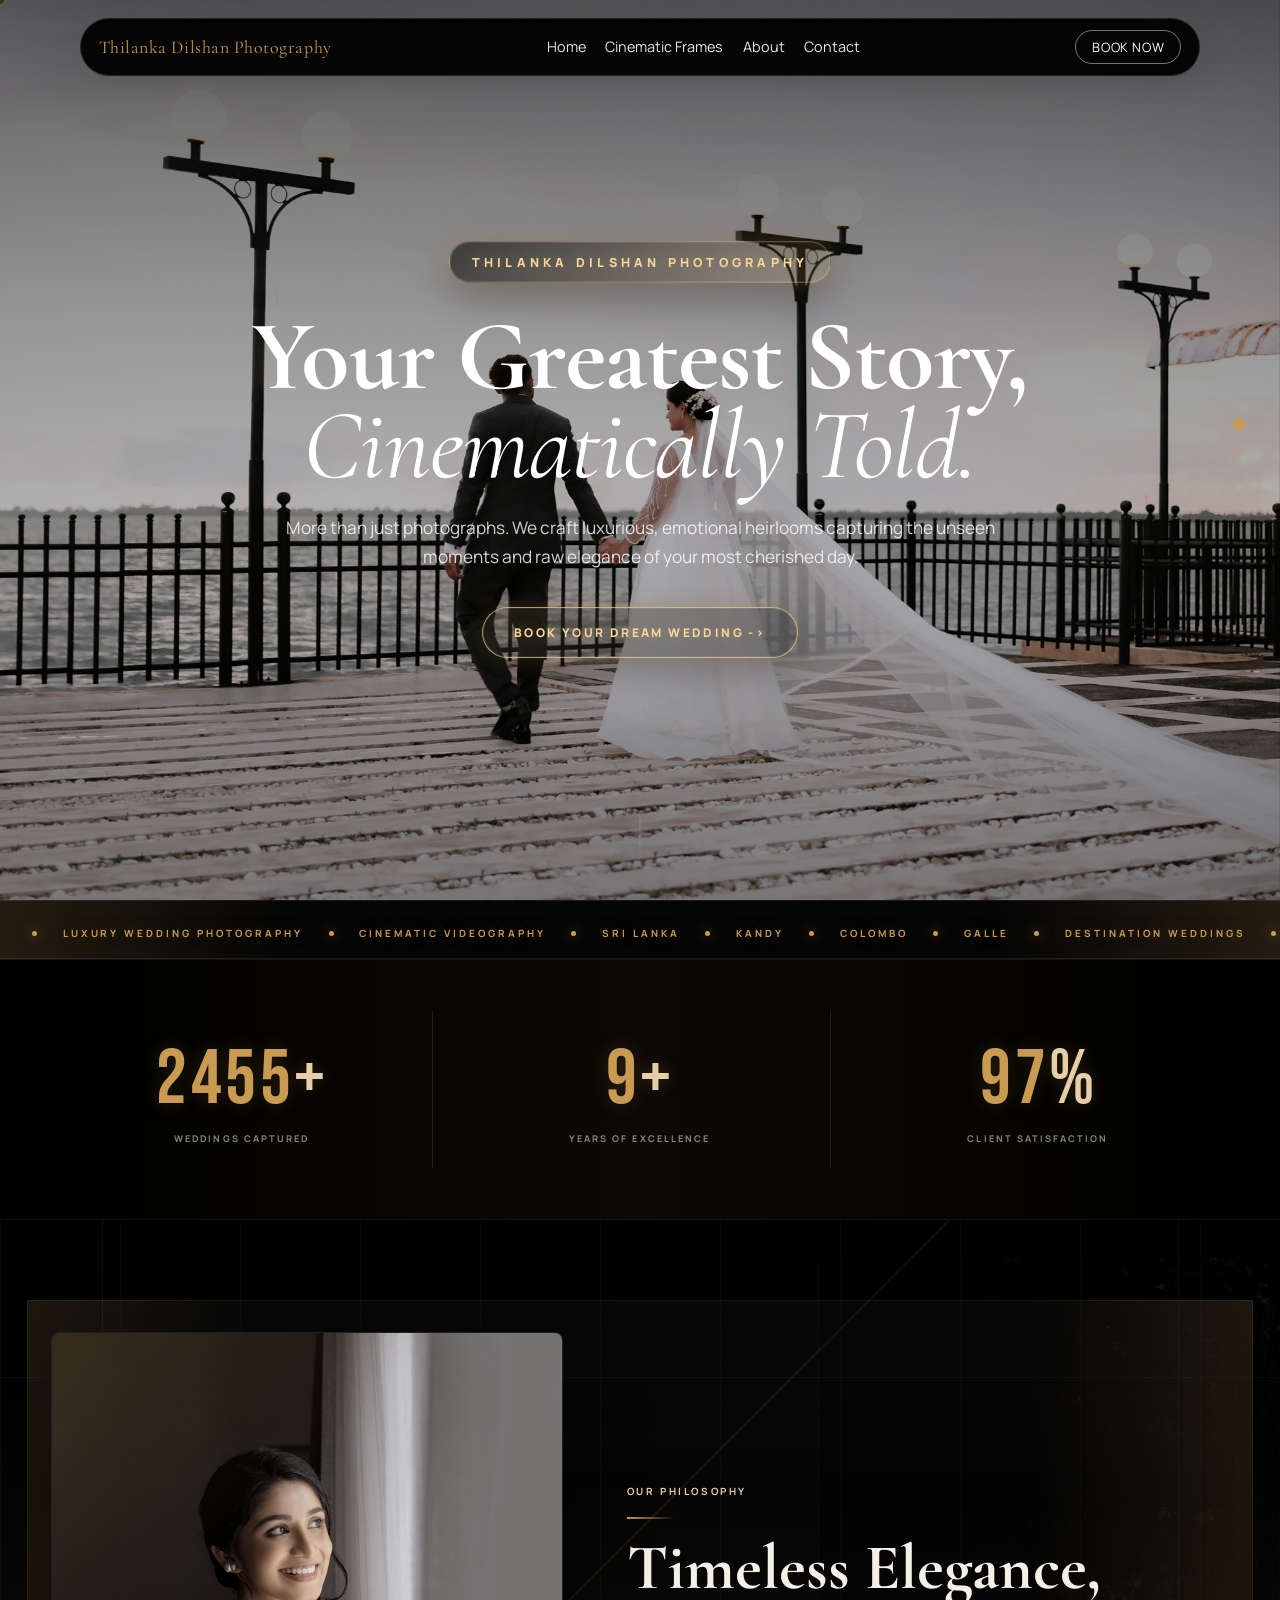
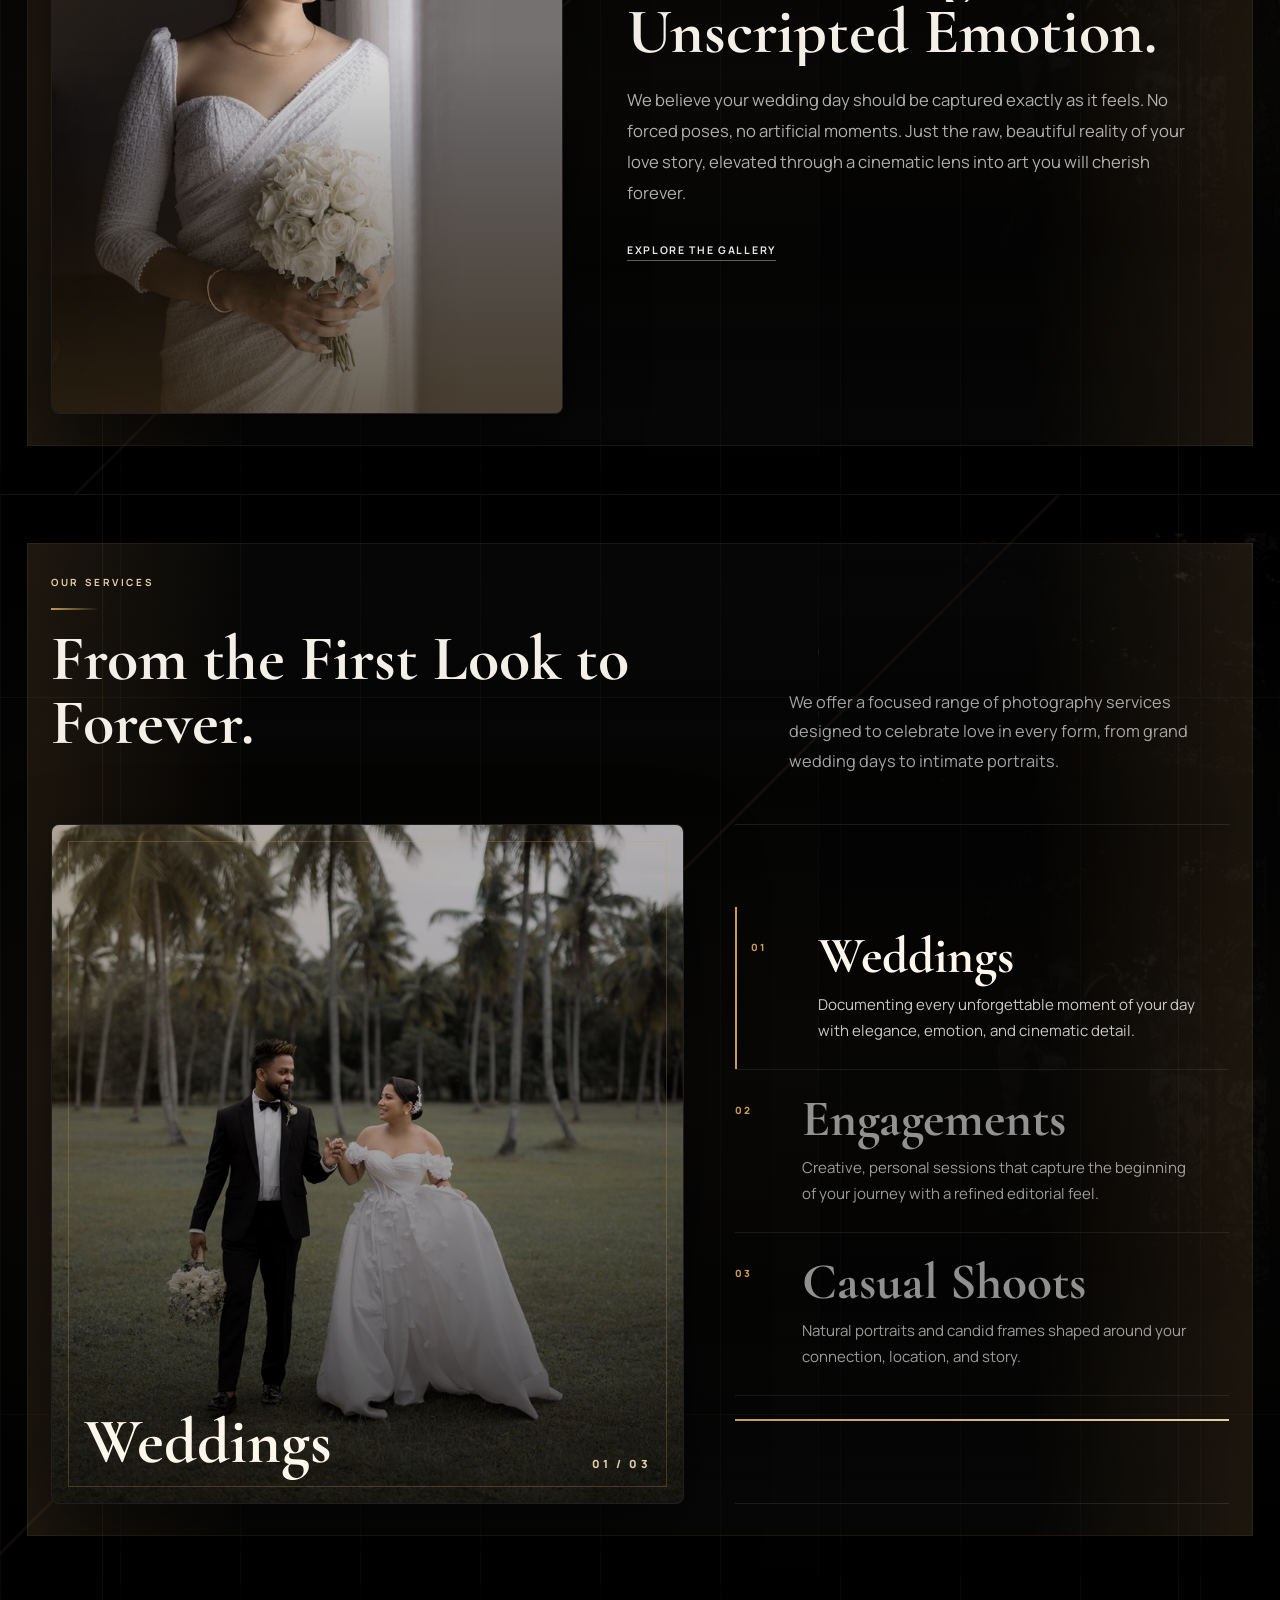
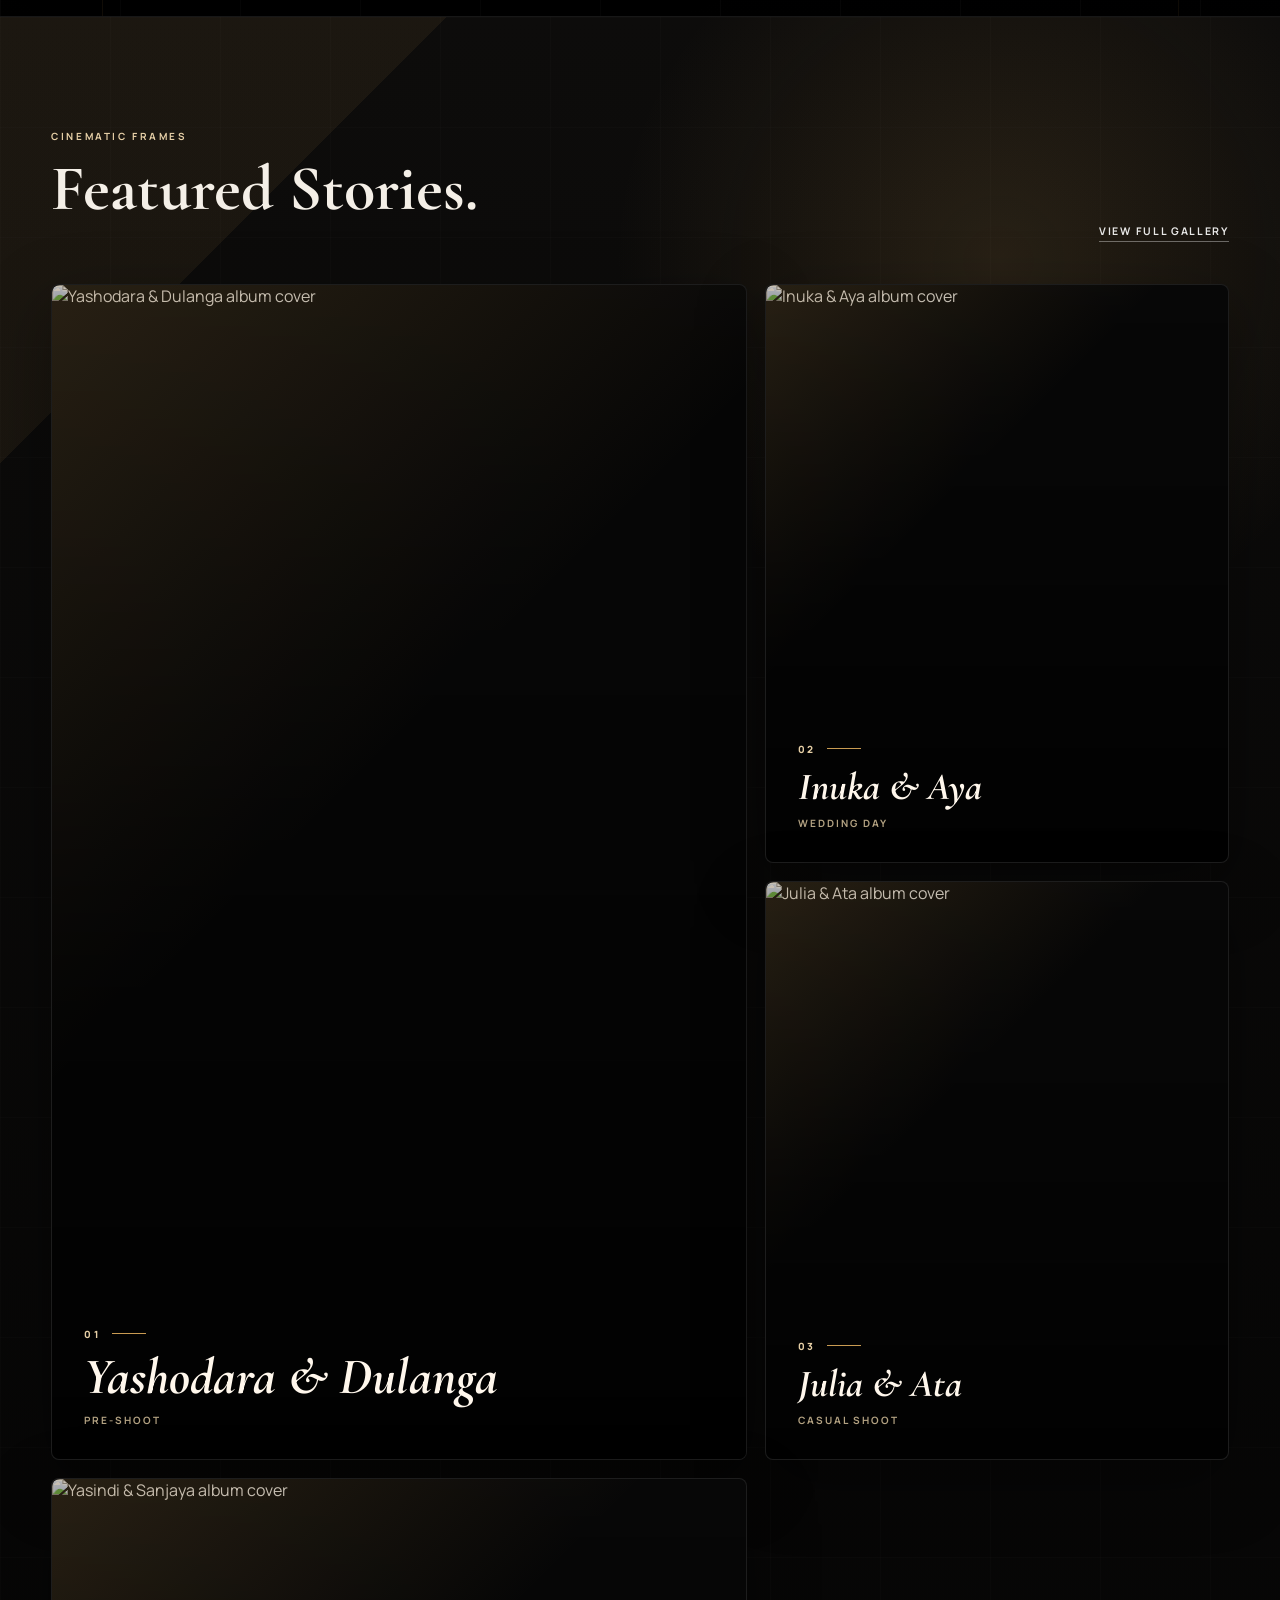
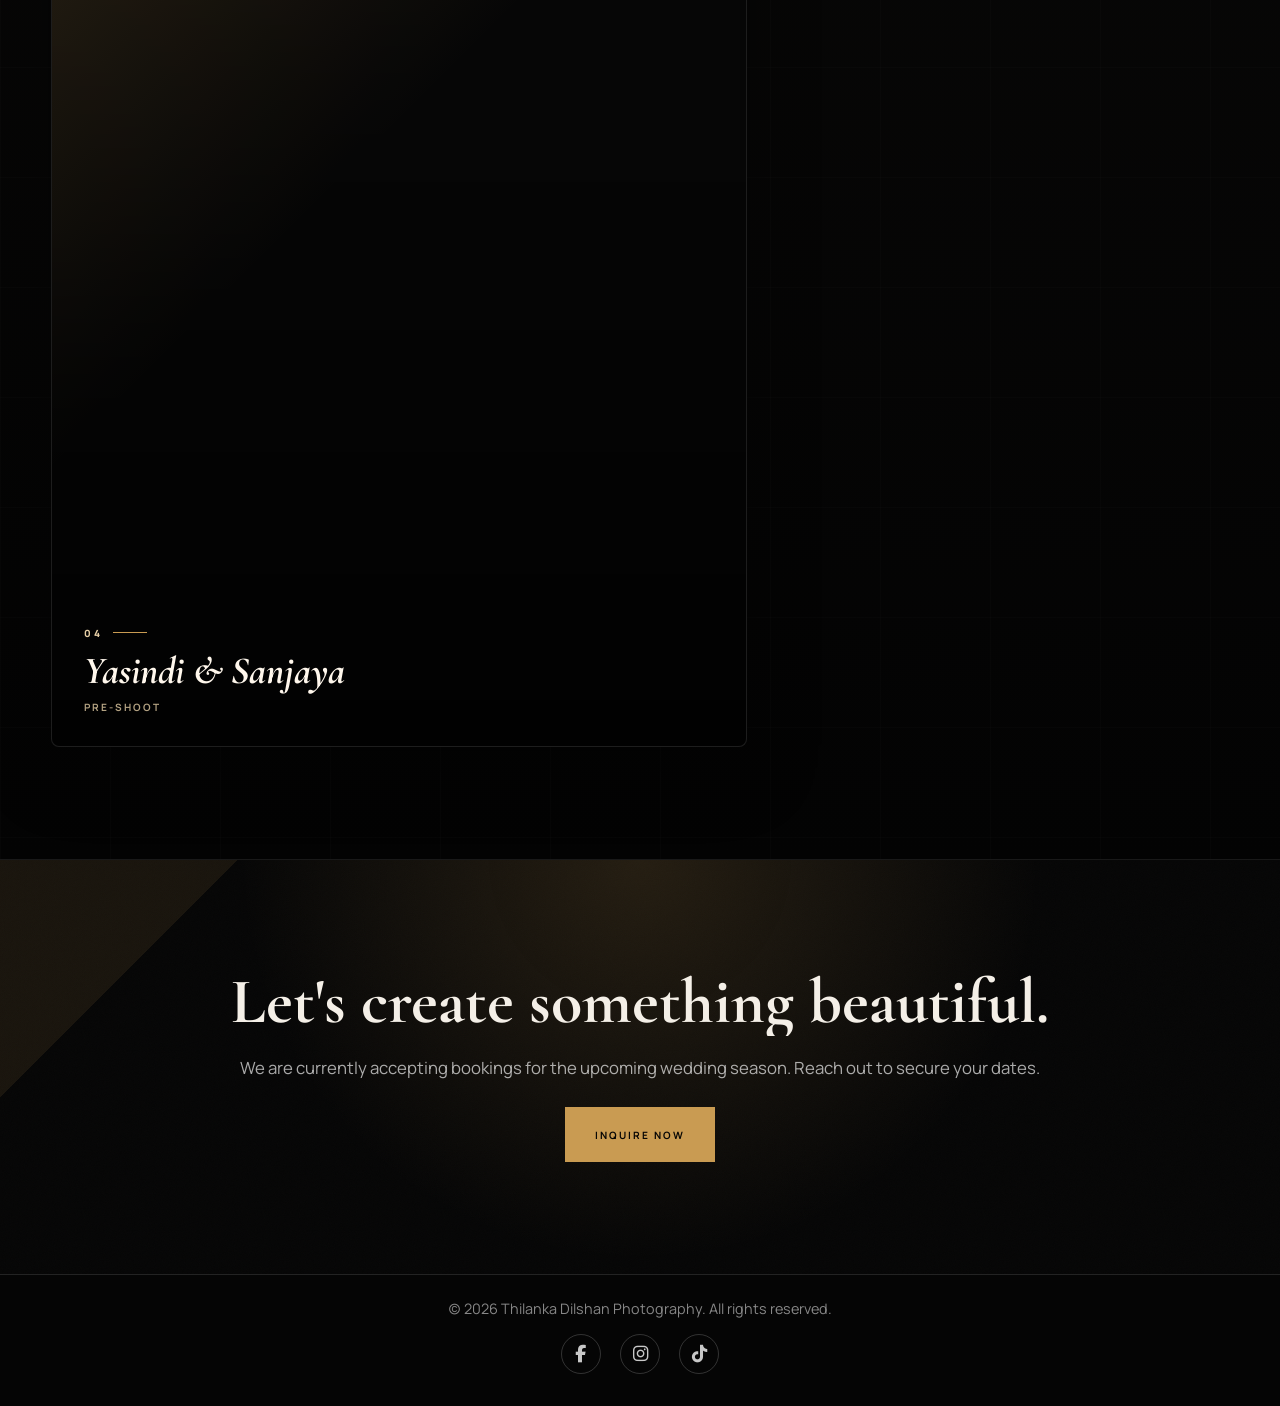
==== commit a1b8a24e: "Update photography site content and navigation" ====
--- a/index.html
+++ b/index.html
@@ -541,7 +541,7 @@
       top: calc(100% + 0.55rem);
       left: 0;
       right: 0;
-      background: linear-gradient(160deg, rgba(18, 17, 15, 0.96), rgba(18, 17, 15, 0.88));
+      background: #12110f;
       border: 1px solid rgba(255, 255, 255, 0.16);
       border-radius: 20px;
       padding: 1rem;
@@ -549,16 +549,19 @@
       flex-direction: column;
       gap: 0.35rem;
       box-shadow: 0 18px 36px rgba(0, 0, 0, 0.22);
+      z-index: 30;
     }
 
     .mobile-menu.open { display: flex; }
 
     .mobile-menu a {
       display: block;
-      font-size: 0.9rem;
+      font-size: clamp(0.82rem, 3.6vw, 0.92rem);
+      line-height: 1.2;
       letter-spacing: 0.04em;
       padding: 0.65rem 0.35rem;
       color: rgba(255, 255, 255, 0.94);
+      white-space: nowrap;
     }
 
     .mobile-menu a.active { color: var(--gold-soft); }
@@ -1864,7 +1867,7 @@
     <div class="stats-bar">
       <div class="container stats-grid">
         <div class="stat-item reveal delay-1">
-          <span class="stat-num stat-gold" data-target="1500">0</span><span class="plus">+</span>
+          <span class="stat-num stat-gold" data-target="2500">0</span><span class="plus">+</span>
           <span class="stat-label">Weddings Captured</span>
         </div>
         <div class="stat-item reveal delay-2">
@@ -1872,7 +1875,7 @@
           <span class="stat-label">Years of Excellence</span>
         </div>
         <div class="stat-item reveal delay-3">
-          <span class="stat-num" data-target="100">0</span><span class="percent">%</span>
+          <span class="stat-num" data-target="99">0</span><span class="percent">%</span>
           <span class="stat-label">Client Satisfaction</span>
         </div>
       </div>
@@ -1979,11 +1982,14 @@
     <div class="footer-content">
       <p>(c) 2026 Thilanka Dilshan Photography. All rights reserved.</p>
       <div class="social-links">
-        <a href="https://www.facebook.com" target="_blank" rel="noopener noreferrer" aria-label="Facebook">
+        <a href="https://www.facebook.com/ThilankaDilshanOfficialPhotography?mibextid=wwXIfr&amp;rdid=hpK5G9rDRxF2gr1g&amp;share_url=https%3A%2F%2Fwww.facebook.com%2Fshare%2F1G39KAS7bg%2F%3Fmibextid%3DwwXIfr#" target="_blank" rel="noopener noreferrer" aria-label="Facebook">
           <i class="fab fa-facebook-f"></i>
         </a>
-        <a href="https://www.instagram.com" target="_blank" rel="noopener noreferrer" aria-label="Instagram">
+        <a href="https://www.instagram.com/thilanka_dilshan_photography?igsh=MXU0aG4zNnliNDYyNg%3D%3D&amp;utm_source=qr" target="_blank" rel="noopener noreferrer" aria-label="Instagram">
           <i class="fab fa-instagram"></i>
+        </a>
+        <a href="https://www.tiktok.com/@thilankadilshanphotogra?_r=1&amp;_t=ZS-97dnP1BY3S1" target="_blank" rel="noopener noreferrer" aria-label="TikTok">
+          <i class="fab fa-tiktok"></i>
         </a>
       </div>
     </div>
@@ -2034,23 +2040,23 @@
     }
 
     /* ── MOBILE MENU ────────────────────────────────── */
-    // Featured stories are pulled from the Cinematic Frames album data.
+    // Featured stories are intentionally fixed to the selected albums.
     const featuredStories = document.getElementById('featuredStories');
-    const fallbackAlbums = [
+    const featuredAlbums = [
       {
-        title: 'Chamiee & Eranda',
-        category: 'Wedding Day',
-        image: 'https://res.cloudinary.com/dtj3huhd7/image/upload/v1782561545/IMGL4836_td8mpe.webp'
+        title: 'Yashodara & Dulanga',
+        category: 'Pre-shoot',
+        image: 'https://res.cloudinary.com/dtj3huhd7/image/upload/v1782559081/DSCF6812_djpw0z.webp'
       },
       {
-        title: 'Gayasahan & Kavindi',
+        title: 'Inuka & Aya',
         category: 'Wedding Day',
-        image: 'https://res.cloudinary.com/dtj3huhd7/image/upload/v1782560258/DSCF3744_nsln1b.webp'
+        image: 'https://res.cloudinary.com/dtj3huhd7/image/upload/v1782818170/0S5A5655_copy_kcwnyj.webp'
       },
       {
-        title: 'Monarl & Sheanie',
-        category: 'Pre-shoot',
-        image: 'https://res.cloudinary.com/dtj3huhd7/image/upload/v1782561147/DSCF3335_copy_luyqfe.webp'
+        title: 'Julia & Ata',
+        category: 'Casual Shoot',
+        image: 'https://res.cloudinary.com/dtj3huhd7/image/upload/v1782558221/DSCF0058_fn15xd.webp'
       },
       {
         title: 'Yasindi & Sanjaya',
@@ -2062,42 +2068,6 @@
     function cloudinaryFeatureUrl(src, width = 1100) {
       if (!src || !src.includes('/image/upload/')) return src || '';
       return src.replace(/\/image\/upload\/(?:[^/]+\/)?(v\d+\/)/, `/image/upload/f_auto,q_auto:best,w_${width}/$1`);
-    }
-
-    function getCloudinaryVersion(src) {
-      const match = String(src || '').match(/\/v(\d+)\//);
-      return match ? Number(match[1]) : 0;
-    }
-
-    function getAlbumSortValue(album) {
-      const imageVersions = (album.images || []).map(getCloudinaryVersion);
-      return Math.max(getCloudinaryVersion(album.cover), ...imageVersions, 0);
-    }
-
-    function albumHasCategory(album, category) {
-      return String(album.category || '').split(' ').includes(category);
-    }
-
-    function getOrderedAlbums(albumData) {
-      const newestAlbums = [...albumData]
-        .filter((album) => Array.isArray(album.images) && album.images.length > 0)
-        .sort((a, b) => getAlbumSortValue(b) - getAlbumSortValue(a));
-      const latestWeddingAlbums = newestAlbums.filter((album) => albumHasCategory(album, 'wedding')).slice(0, 3);
-      const latestWeddingTitles = new Set(latestWeddingAlbums.map((album) => album.title));
-      const otherCategoryAlbums = newestAlbums.filter((album) => !albumHasCategory(album, 'wedding'));
-      const olderWeddingAlbums = newestAlbums.filter((album) => albumHasCategory(album, 'wedding') && !latestWeddingTitles.has(album.title));
-
-      return [...latestWeddingAlbums, ...otherCategoryAlbums, ...olderWeddingAlbums];
-    }
-
-    function extractAlbumData(albumHtml) {
-      const match = albumHtml.match(/const albumData = \[([\s\S]*?)\n    \];/);
-      if (!match) return [];
-      try {
-        return Function(`"use strict"; return [${match[1]}];`)();
-      } catch (error) {
-        return [];
-      }
     }
 
     function buildFeaturedStory(album, index) {
@@ -2140,29 +2110,7 @@
       featuredStories.replaceChildren(...albums.map(buildFeaturedStory));
     }
 
-    async function loadFeaturedStories() {
-      if (!featuredStories) return;
-
-      try {
-        const response = await fetch('cinematic-frames.html', { cache: 'no-cache' });
-        if (!response.ok) throw new Error('Album page unavailable');
-        const albumHtml = await response.text();
-        const albums = getOrderedAlbums(extractAlbumData(albumHtml))
-          .slice(0, 4)
-          .map((album) => ({
-            title: album.title || 'Album',
-            category: album.eyebrow || album.categoryLabel || 'View Album',
-            image: album.cover || album.images?.[0] || ''
-          }))
-          .filter((album) => album.image);
-
-        renderFeaturedStories(albums.length ? albums : fallbackAlbums);
-      } catch (error) {
-        renderFeaturedStories(fallbackAlbums);
-      }
-    }
-
-    loadFeaturedStories();
+    renderFeaturedStories(featuredAlbums);
 
     const menuToggle  = document.querySelector('.mobile-menu-toggle');
     const mobileMenu  = document.getElementById('mobile-menu');
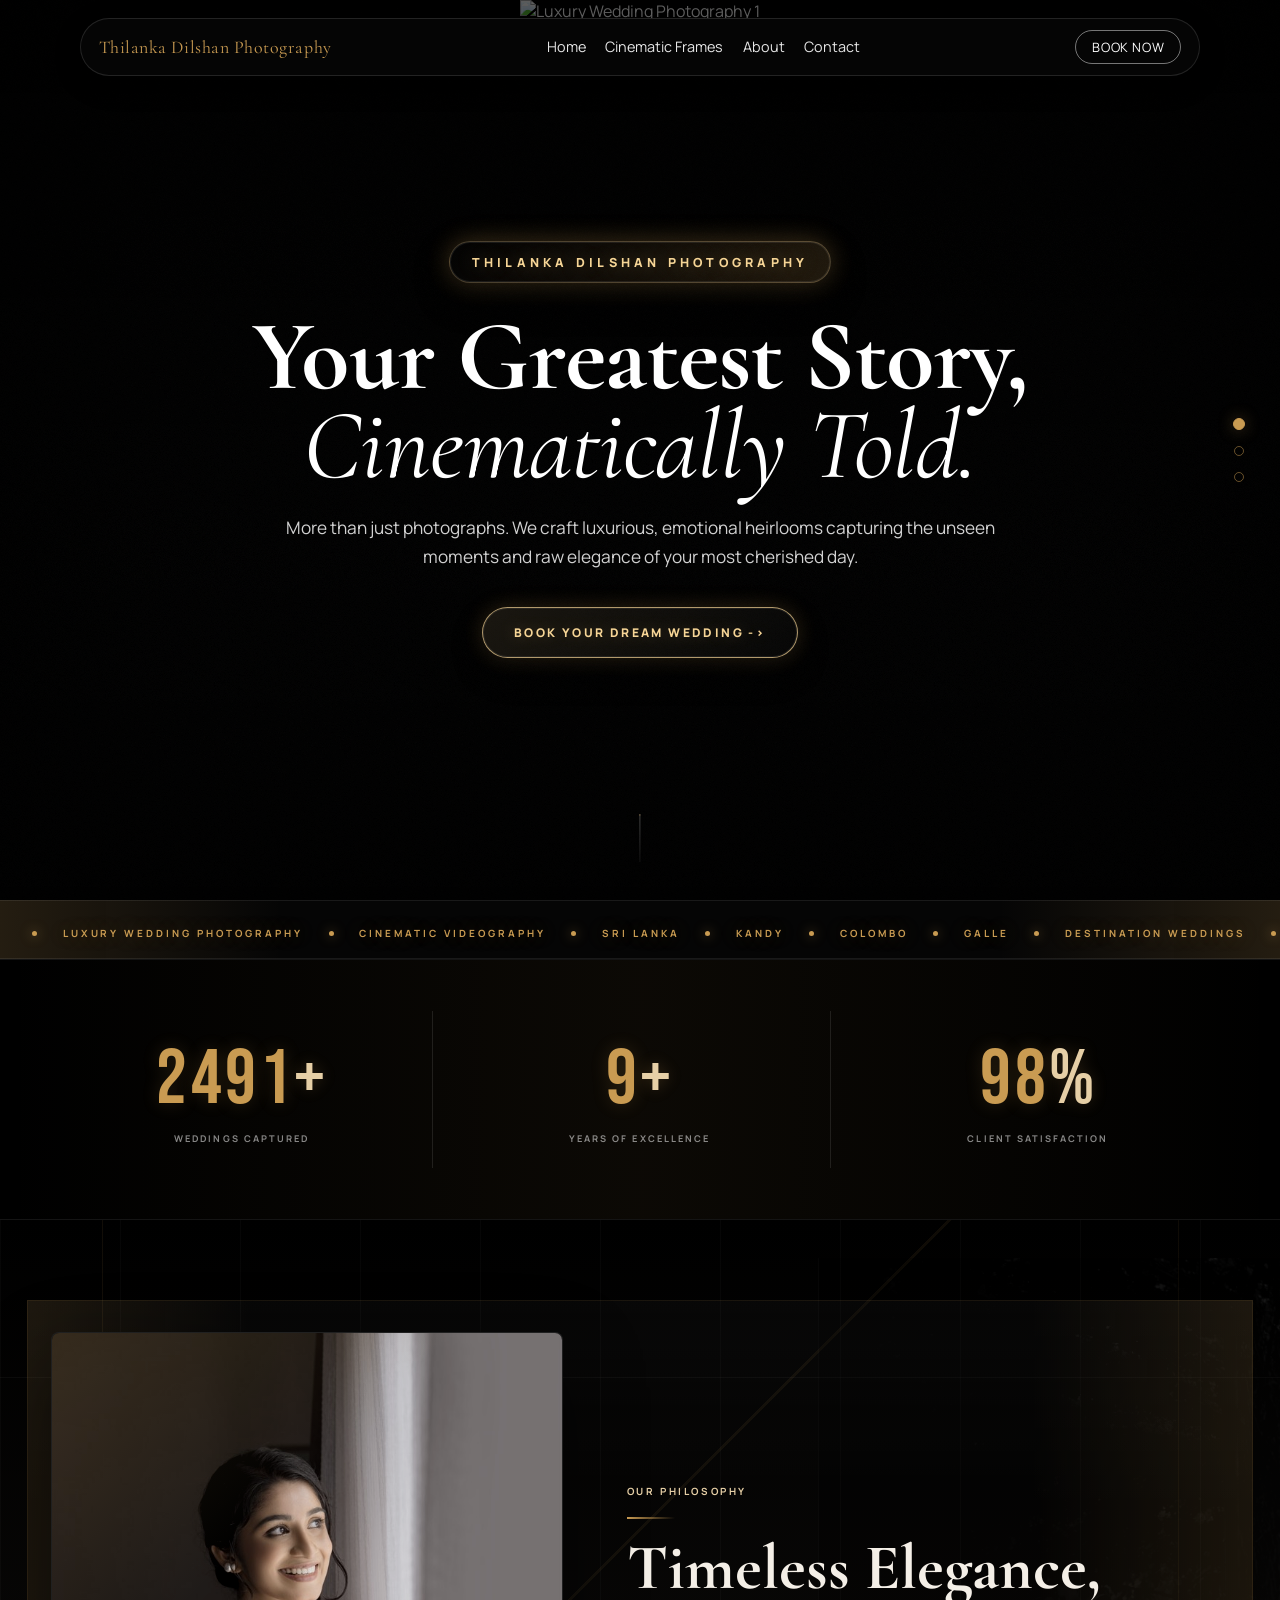
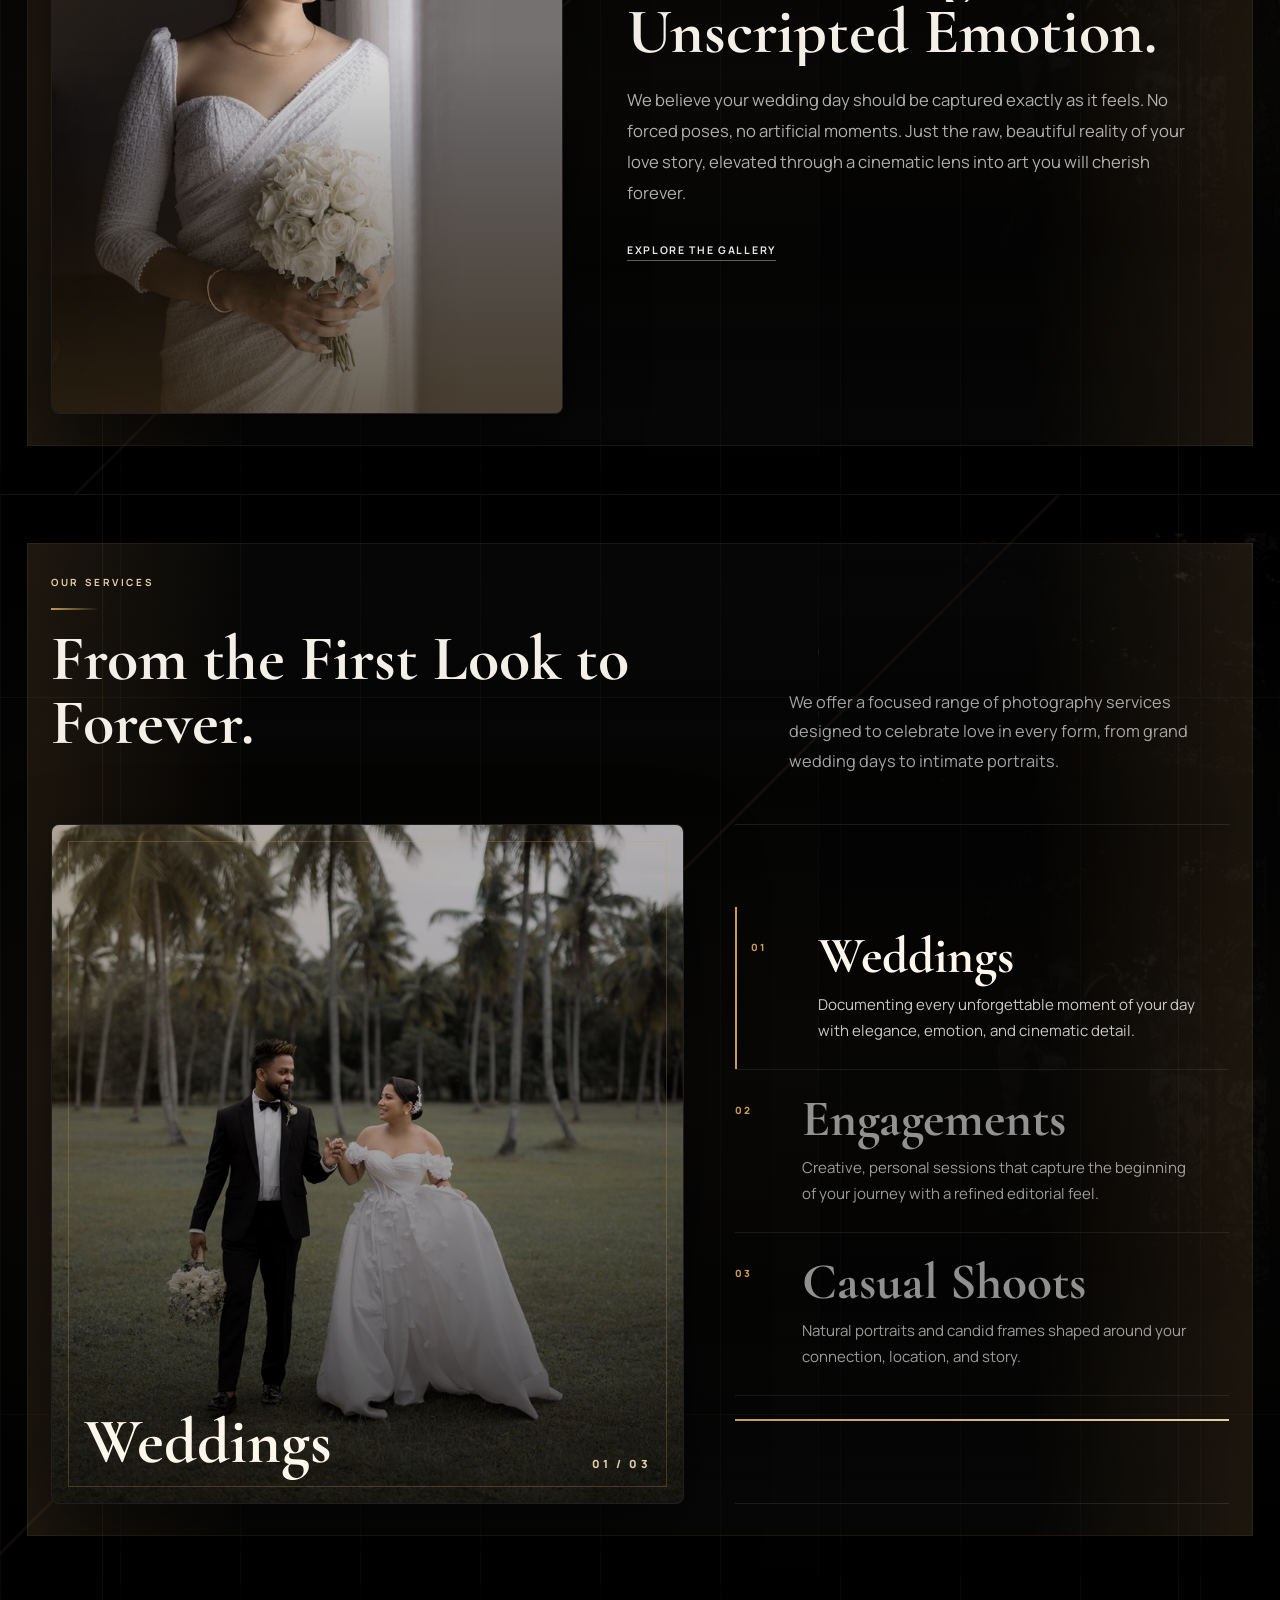
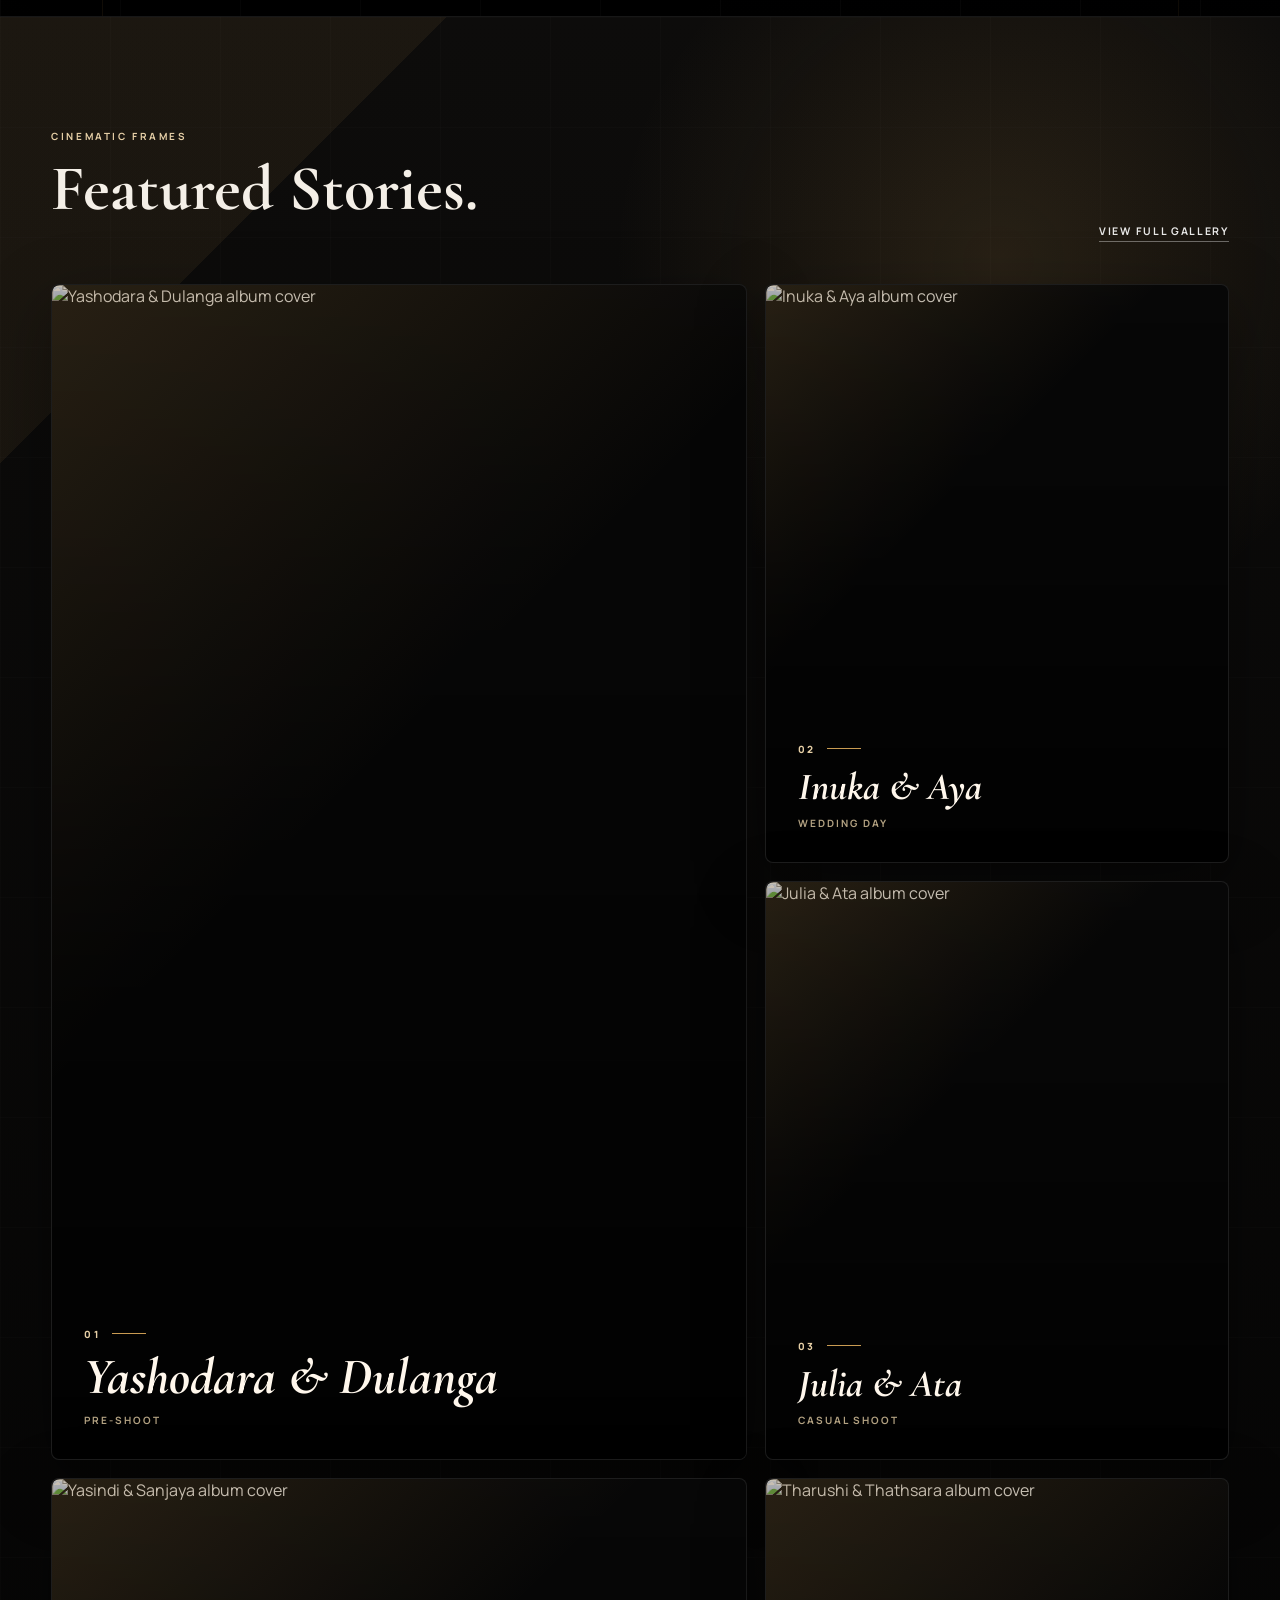
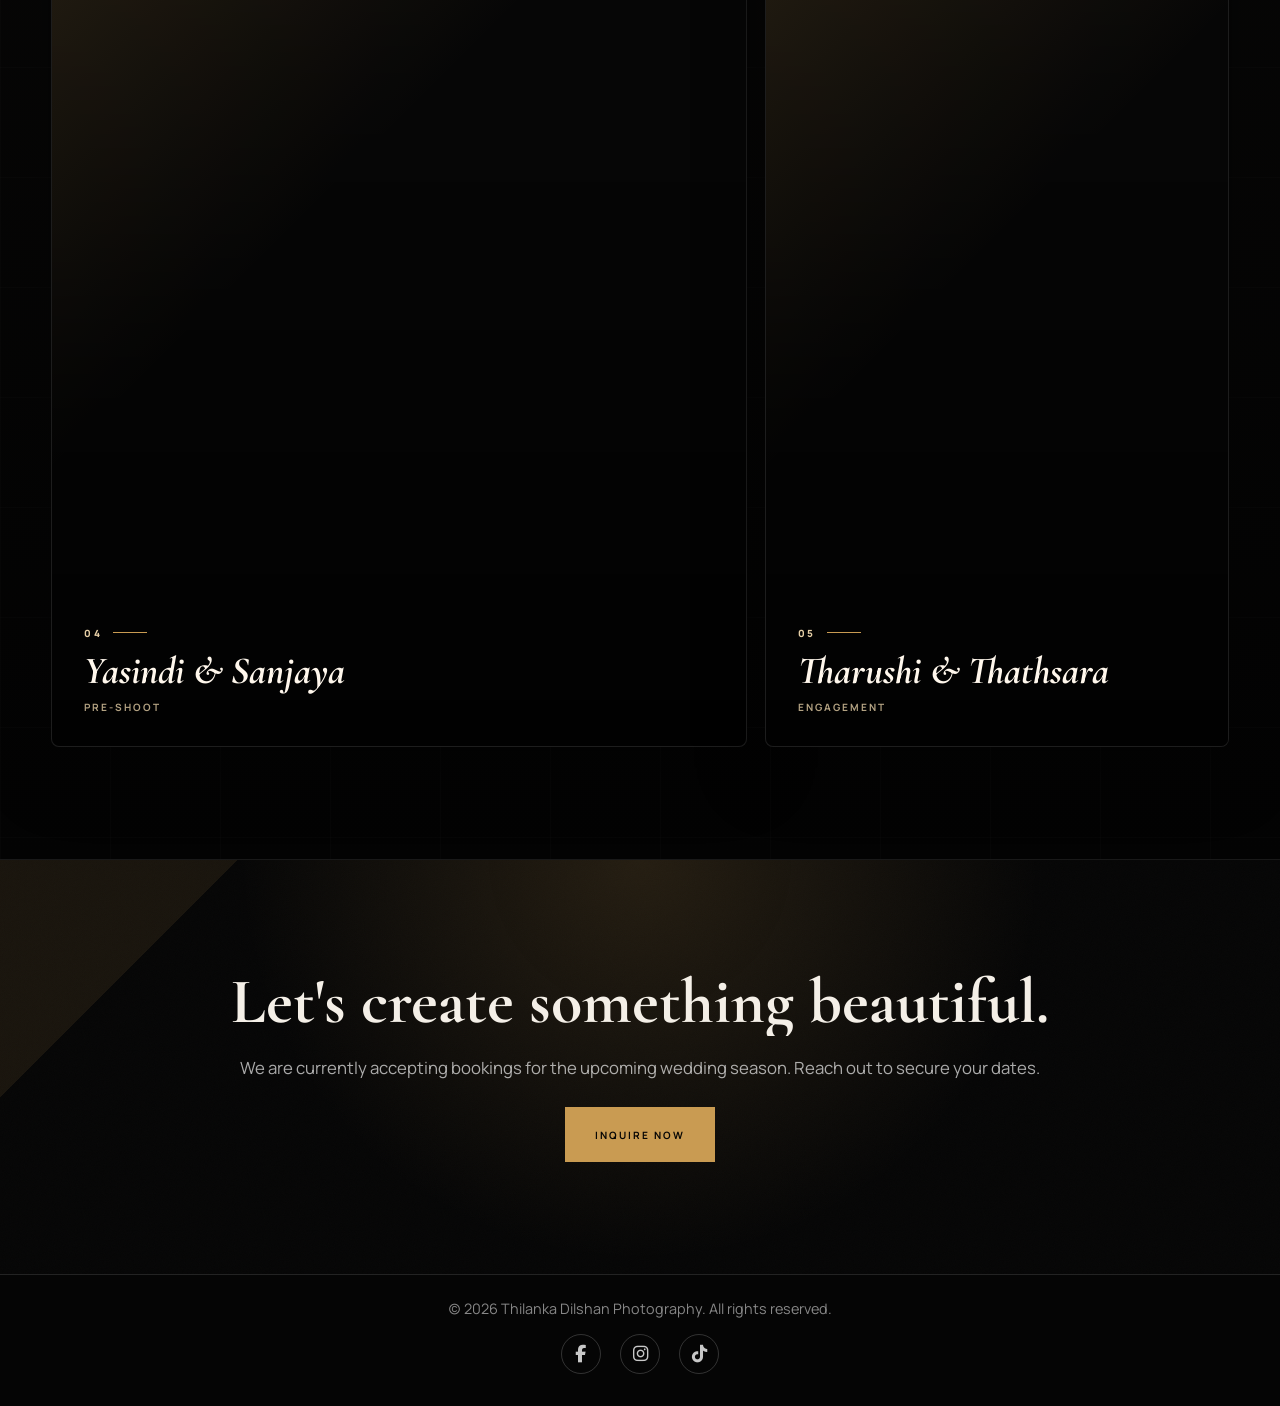
==== commit 3219e99c: "Update hero and featured album images" ====
--- a/index.html
+++ b/index.html
@@ -16,15 +16,15 @@
   <meta property="og:title" content="Thilanka Dilshan Photography | Best Wedding Photographer in Kurunegala, Sri Lanka" />
   <meta property="og:description" content="Thilanka Dilshan Photography is a professional wedding photographer in Kurunegala, Sri Lanka, specializing in cinematic wedding stories, pre-shoots and destination weddings." />
   <meta property="og:url" content="https://thilankadilshan.com/" />
-  <meta property="og:image" content="https://thilankadilshan.com/assets/images/optimized/hero1-1920.jpg" />
-  <meta property="og:image:type" content="image/jpeg" />
+  <meta property="og:image" content="https://res.cloudinary.com/dtj3huhd7/image/upload/v1782824590/hero1_qbp0p4.webp" />
+  <meta property="og:image:type" content="image/webp" />
   <meta property="og:image:width" content="1920" />
   <meta property="og:image:height" content="1280" />
   <meta property="og:image:alt" content="Luxury wedding photography by Thilanka Dilshan Photography" />
   <meta name="twitter:card" content="summary_large_image" />
   <meta name="twitter:title" content="Thilanka Dilshan Photography | Best Wedding Photographer in Kurunegala, Sri Lanka" />
   <meta name="twitter:description" content="Thilanka Dilshan Photography is a professional wedding photographer in Kurunegala, Sri Lanka, specializing in cinematic wedding stories, pre-shoots and destination weddings." />
-  <meta name="twitter:image" content="https://thilankadilshan.com/assets/images/optimized/hero1-1920.jpg" />
+  <meta name="twitter:image" content="https://res.cloudinary.com/dtj3huhd7/image/upload/v1782824590/hero1_qbp0p4.webp" />
   <meta name="twitter:image:alt" content="Luxury wedding photography by Thilanka Dilshan Photography" />
   <script type="application/ld+json">
   {
@@ -33,7 +33,7 @@
     "@id": "https://thilankadilshan.com/#business",
     "name": "Thilanka Dilshan Photography",
     "url": "https://thilankadilshan.com/",
-    "image": "https://thilankadilshan.com/assets/images/optimized/hero1-1920.jpg",
+    "image": "https://res.cloudinary.com/dtj3huhd7/image/upload/v1782824590/hero1_qbp0p4.webp",
     "description": "Professional wedding photographer in Kurunegala, Sri Lanka specializing in cinematic wedding stories, pre-shoots, engagement photography, bridal photography, candid wedding photography, and destination weddings.",
     "telephone": "+94715287456",
     "email": "hello@thilankadilshan.com",
@@ -80,9 +80,10 @@
 
   <link rel="preconnect" href="https://fonts.googleapis.com" />
   <link rel="preconnect" href="https://fonts.gstatic.com" crossorigin />
+  <link rel="preconnect" href="https://res.cloudinary.com" crossorigin />
   <link href="https://fonts.googleapis.com/css2?family=Bebas+Neue&family=Cormorant+Garamond:ital,wght@0,400;0,500;0,600;1,500&family=Manrope:wght@400;500;600;700&display=swap" rel="stylesheet" />
   <link rel="stylesheet" href="https://cdnjs.cloudflare.com/ajax/libs/font-awesome/6.4.0/css/all.min.css" />
-  <link rel="preload" as="image" href="assets/images/optimized/hero1-1920.jpg" imagesrcset="assets/images/optimized/hero1-960.jpg 960w, assets/images/optimized/hero1-1920.jpg 1920w" imagesizes="100vw" />
+  <link rel="preload" as="image" href="https://res.cloudinary.com/dtj3huhd7/image/upload/f_auto,q_auto:best,w_1920/v1782824590/hero1_qbp0p4.webp" imagesrcset="https://res.cloudinary.com/dtj3huhd7/image/upload/f_auto,q_auto:good,w_960/v1782824590/hero1_qbp0p4.webp 960w, https://res.cloudinary.com/dtj3huhd7/image/upload/f_auto,q_auto:best,w_1920/v1782824590/hero1_qbp0p4.webp 1920w" imagesizes="100vw" />
 
   <style>
     :root {
@@ -1826,9 +1827,9 @@
 
   <main id="home">
     <section class="hero">
-      <div class="hero-slide active"><img src="assets/images/optimized/hero1-1920.jpg" srcset="assets/images/optimized/hero1-960.jpg 960w, assets/images/optimized/hero1-1920.jpg 1920w" sizes="100vw" alt="Luxury Wedding Photography 1" fetchpriority="high" decoding="async" /></div>
-      <div class="hero-slide"><img src="assets/images/optimized/hero2-1920.jpg" srcset="assets/images/optimized/hero2-960.jpg 960w, assets/images/optimized/hero2-1920.jpg 1920w" sizes="100vw" alt="Luxury Wedding Photography 2" loading="lazy" decoding="async" /></div>
-      <div class="hero-slide"><img src="assets/images/optimized/hero3-1920.jpg" srcset="assets/images/optimized/hero3-960.jpg 960w, assets/images/optimized/hero3-1920.jpg 1920w" sizes="100vw" alt="Luxury Wedding Photography 3" loading="lazy" decoding="async" /></div>
+      <div class="hero-slide active"><img src="https://res.cloudinary.com/dtj3huhd7/image/upload/f_auto,q_auto:best,w_1920/v1782824590/hero1_qbp0p4.webp" srcset="https://res.cloudinary.com/dtj3huhd7/image/upload/f_auto,q_auto:good,w_960/v1782824590/hero1_qbp0p4.webp 960w, https://res.cloudinary.com/dtj3huhd7/image/upload/f_auto,q_auto:best,w_1920/v1782824590/hero1_qbp0p4.webp 1920w" sizes="100vw" alt="Luxury Wedding Photography 1" fetchpriority="high" decoding="async" /></div>
+      <div class="hero-slide"><img src="https://res.cloudinary.com/dtj3huhd7/image/upload/f_auto,q_auto:best,w_1920/v1782824822/hero2_tg92di.jpg" srcset="https://res.cloudinary.com/dtj3huhd7/image/upload/f_auto,q_auto:good,w_960/v1782824822/hero2_tg92di.jpg 960w, https://res.cloudinary.com/dtj3huhd7/image/upload/f_auto,q_auto:best,w_1920/v1782824822/hero2_tg92di.jpg 1920w" sizes="100vw" alt="Luxury Wedding Photography 2" loading="lazy" decoding="async" /></div>
+      <div class="hero-slide"><img src="https://res.cloudinary.com/dtj3huhd7/image/upload/f_auto,q_auto:best,w_1920/v1782824822/hero2_tg92di.jpg" srcset="https://res.cloudinary.com/dtj3huhd7/image/upload/f_auto,q_auto:good,w_960/v1782824822/hero2_tg92di.jpg 960w, https://res.cloudinary.com/dtj3huhd7/image/upload/f_auto,q_auto:best,w_1920/v1782824822/hero2_tg92di.jpg 1920w" sizes="100vw" alt="Luxury Wedding Photography 3" loading="lazy" decoding="async" /></div>
 
       <!-- Floating Particles -->
       <div class="hero-particles" id="heroParticles" aria-hidden="true"></div>
@@ -2046,7 +2047,7 @@
       {
         title: 'Yashodara & Dulanga',
         category: 'Pre-shoot',
-        image: 'https://res.cloudinary.com/dtj3huhd7/image/upload/v1782559081/DSCF6812_djpw0z.webp'
+        image: 'https://res.cloudinary.com/dtj3huhd7/image/upload/v1782559093/DSCF7475_ajj7ml.webp'
       },
       {
         title: 'Inuka & Aya',
@@ -2062,6 +2063,11 @@
         title: 'Yasindi & Sanjaya',
         category: 'Pre-shoot',
         image: 'https://res.cloudinary.com/dtj3huhd7/image/upload/v1782559773/DSCF9627_copy_ieegx6.webp'
+      },
+      {
+        title: 'Tharushi & Thathsara',
+        category: 'Engagement',
+        image: 'https://res.cloudinary.com/dtj3huhd7/image/upload/v1782822547/IMGL8696_copy_mrycs1.webp'
       }
     ];
 
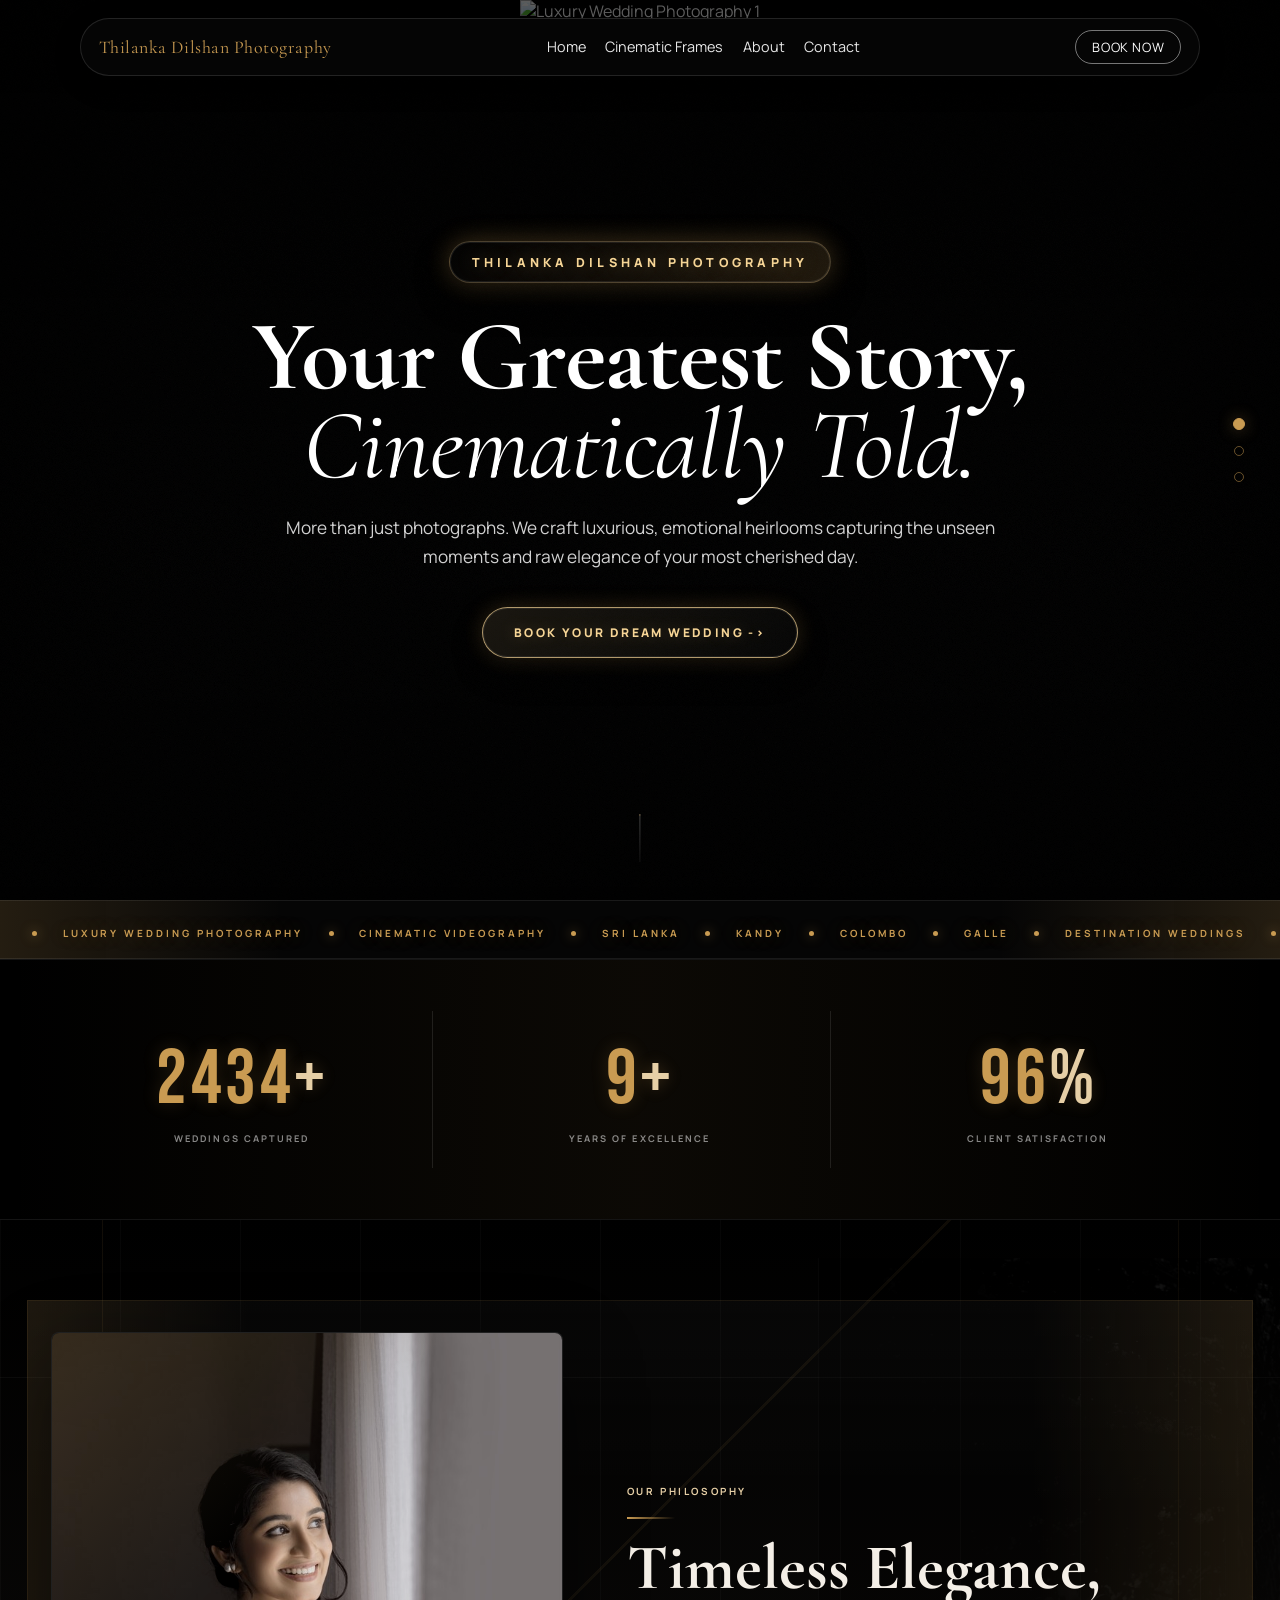
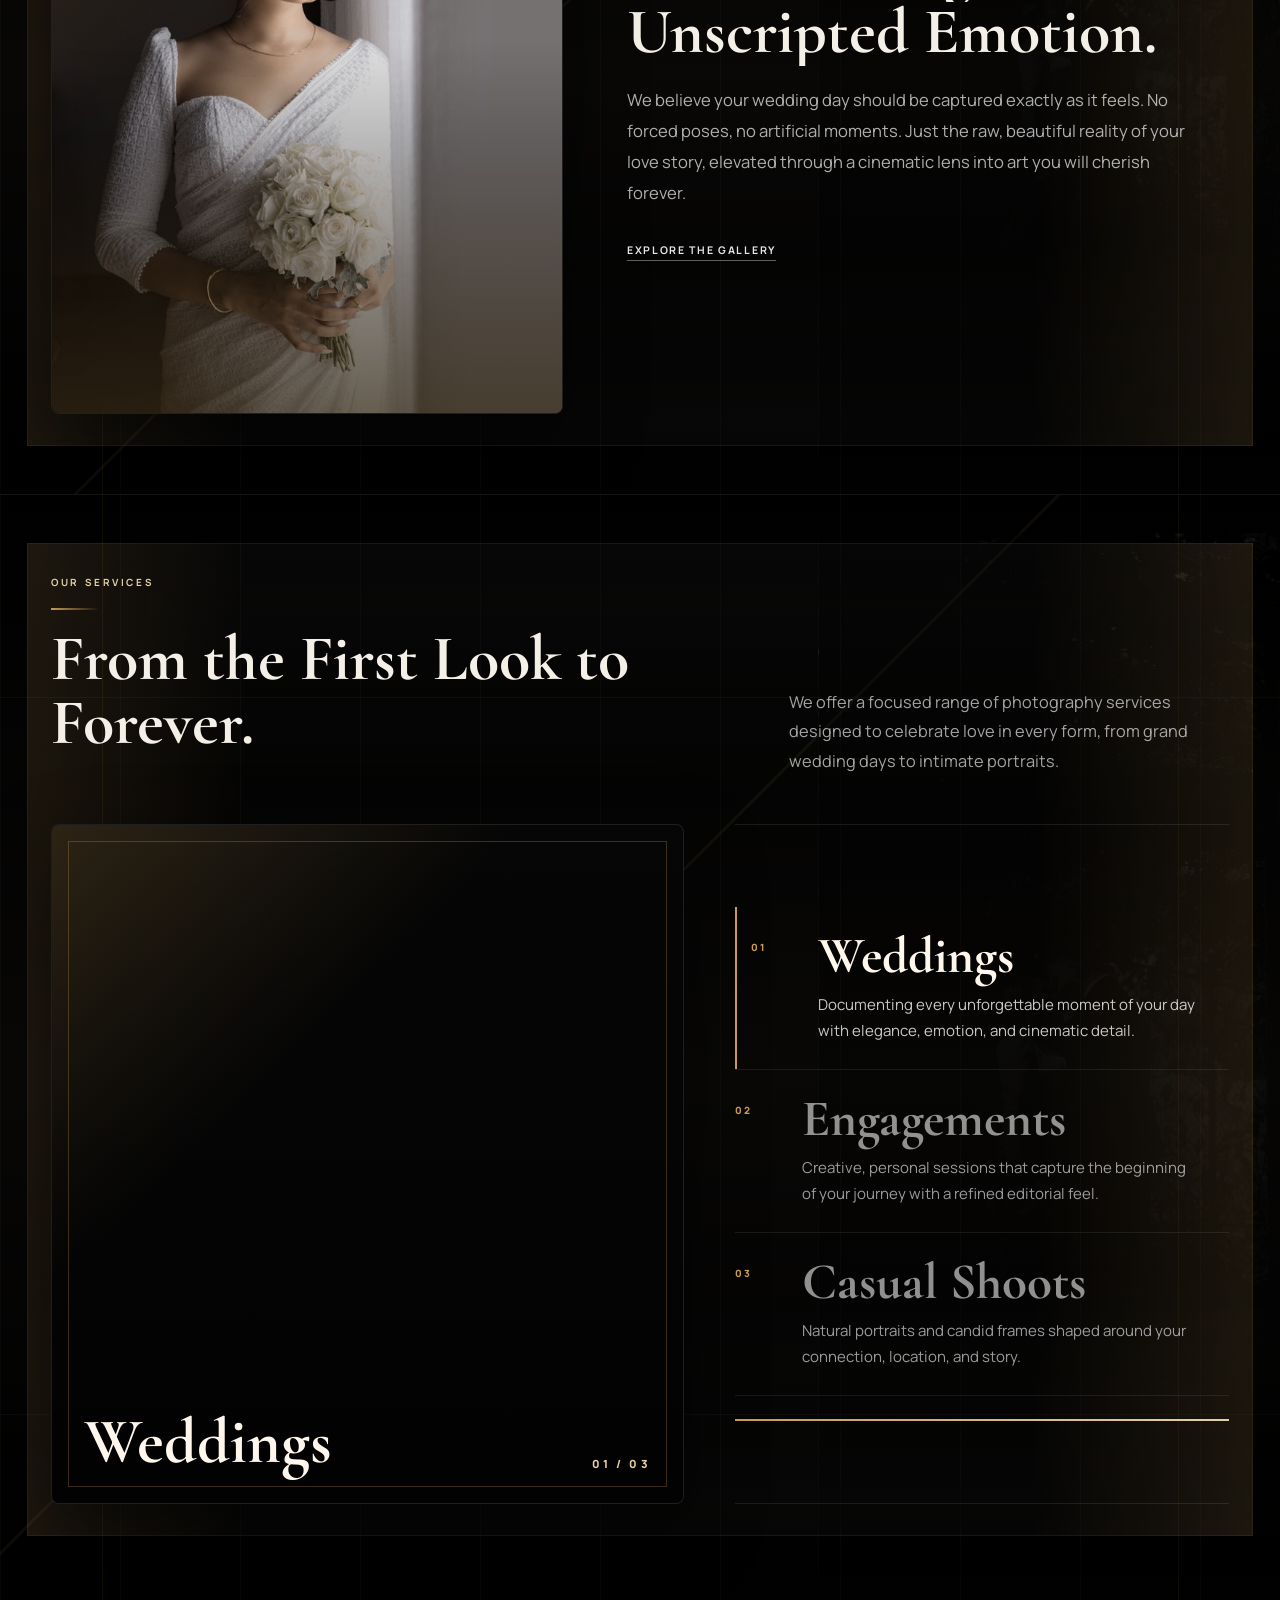
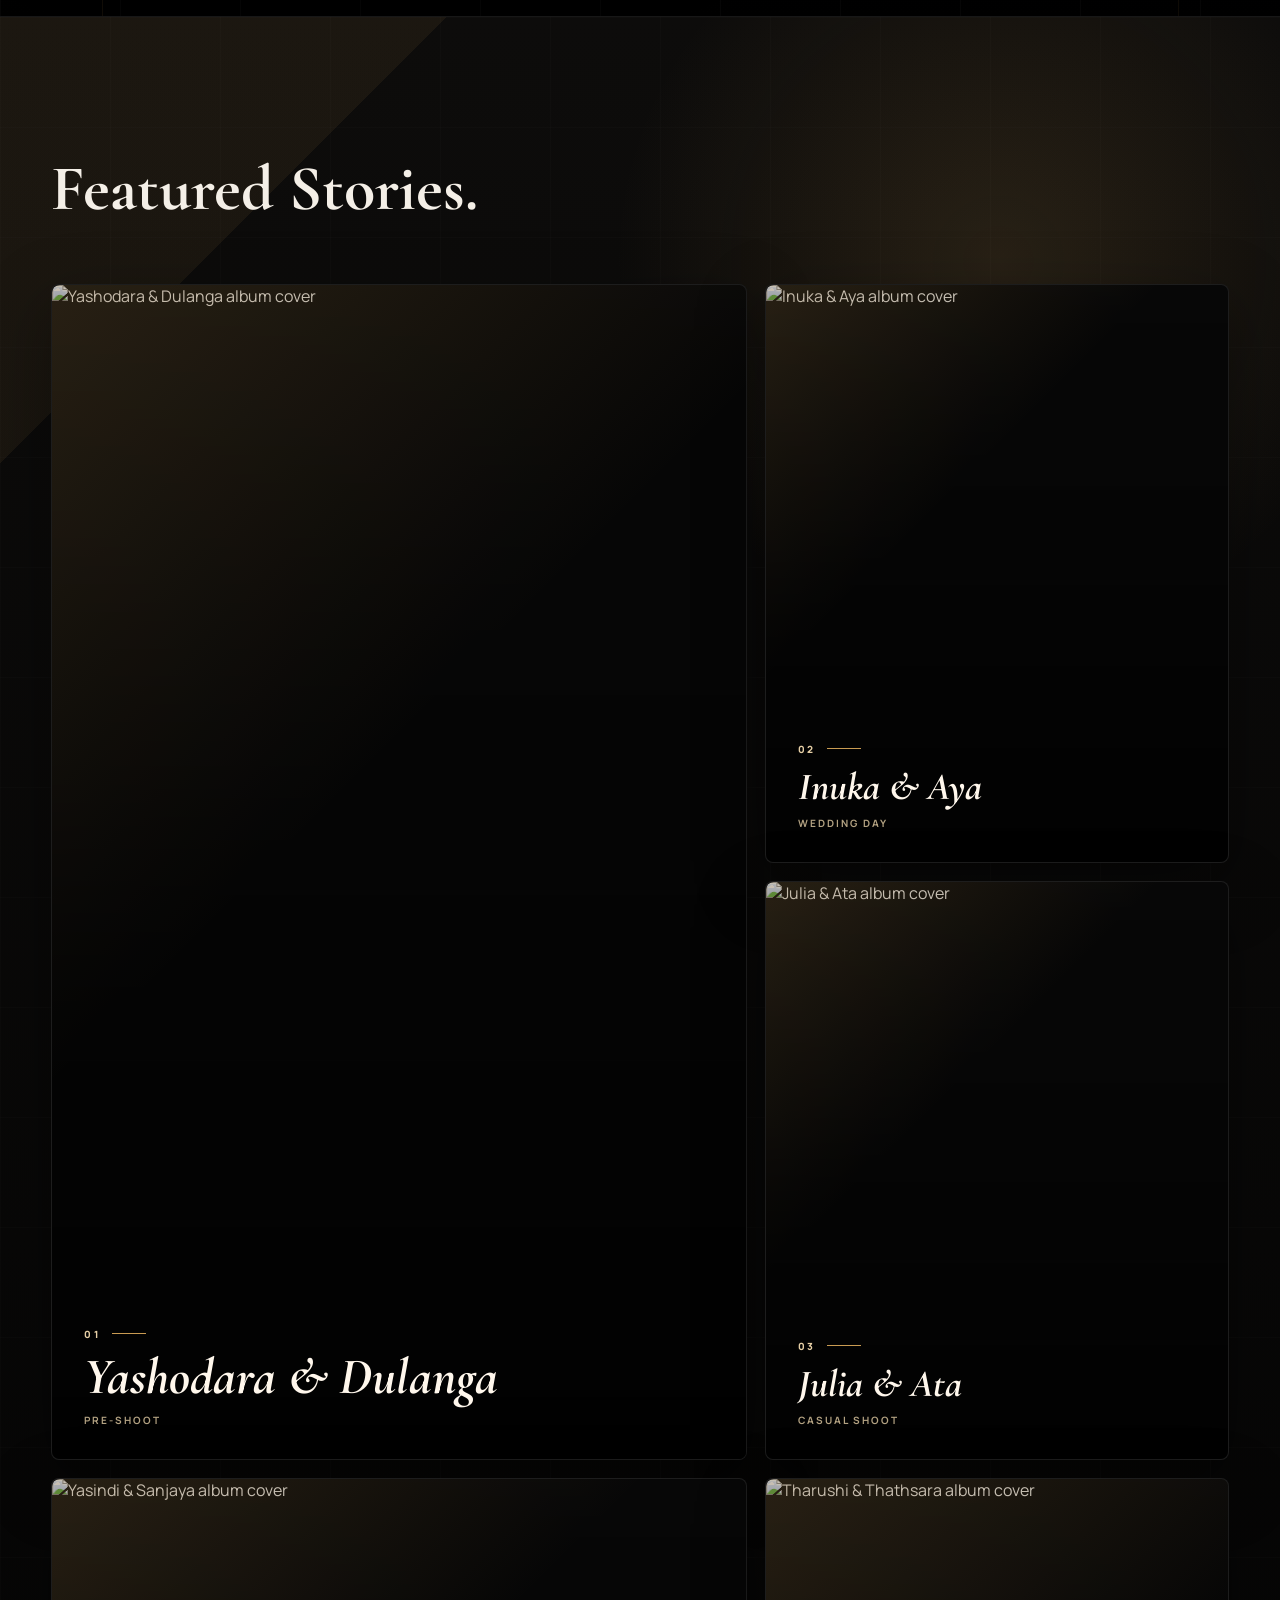
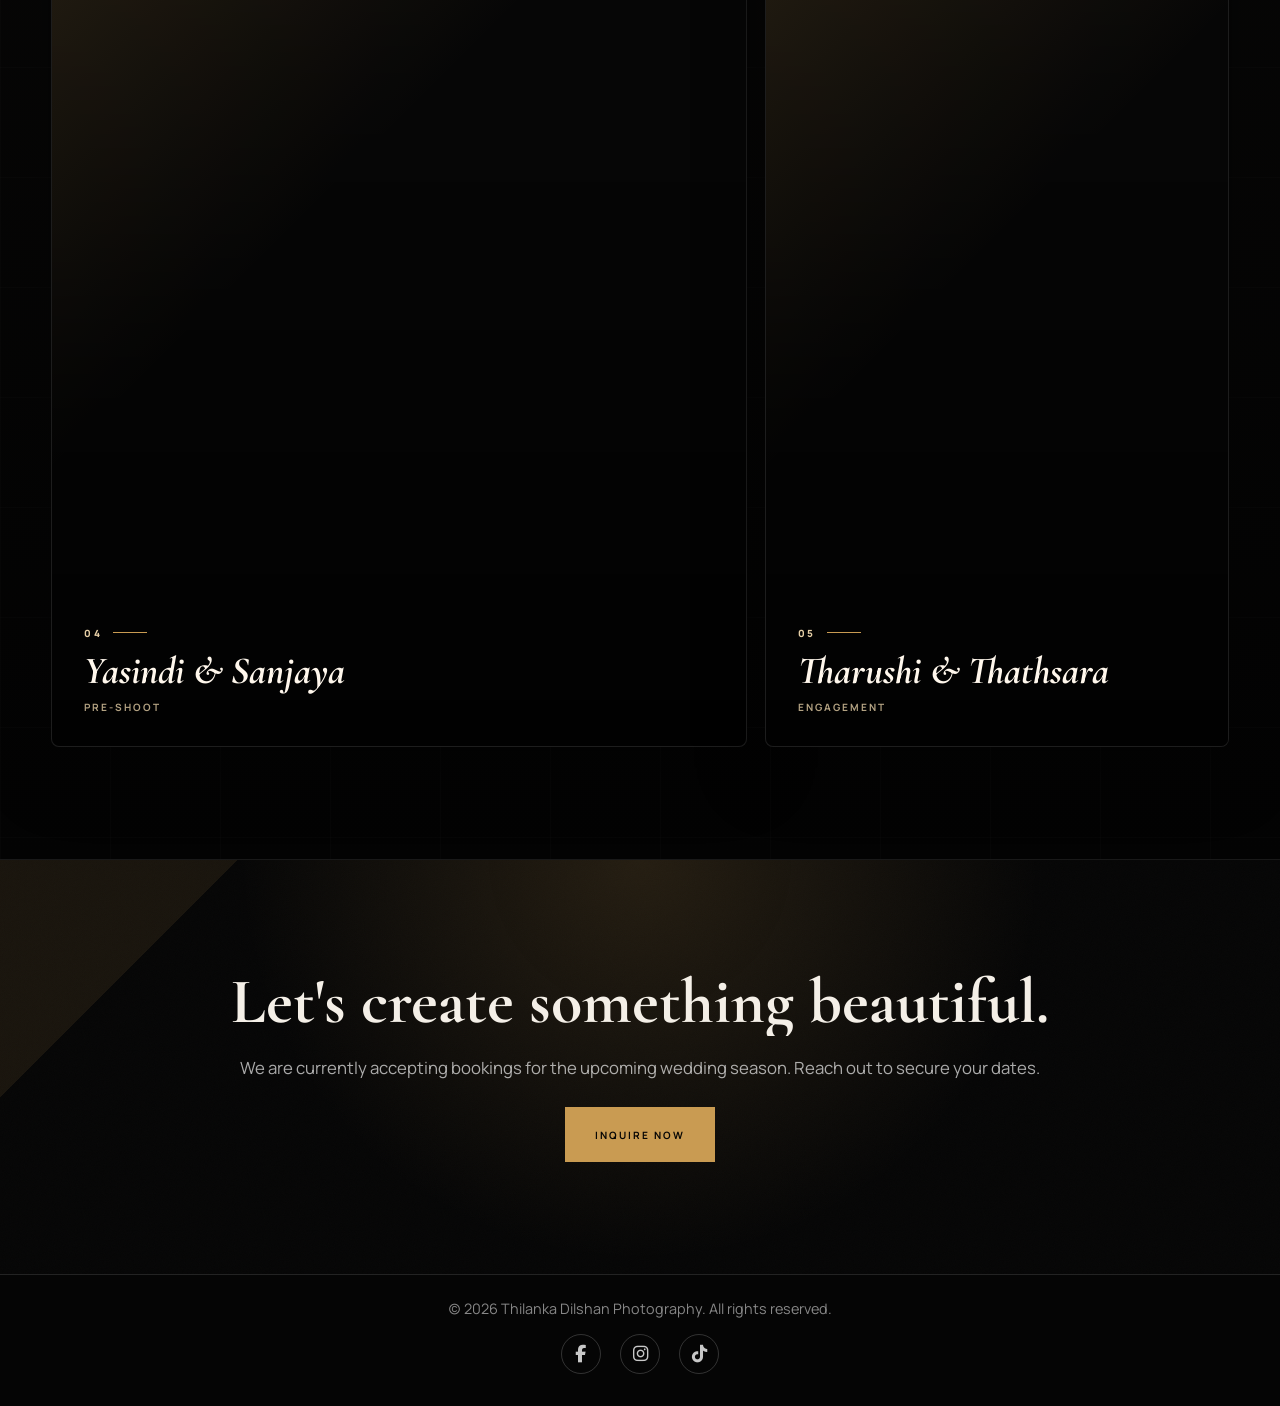
==== commit 00578fd0: "Update hero slideshow images" ====
--- a/index.html
+++ b/index.html
@@ -1828,8 +1828,8 @@
   <main id="home">
     <section class="hero">
       <div class="hero-slide active"><img src="https://res.cloudinary.com/dtj3huhd7/image/upload/f_auto,q_auto:best,w_1920/v1782824590/hero1_qbp0p4.webp" srcset="https://res.cloudinary.com/dtj3huhd7/image/upload/f_auto,q_auto:good,w_960/v1782824590/hero1_qbp0p4.webp 960w, https://res.cloudinary.com/dtj3huhd7/image/upload/f_auto,q_auto:best,w_1920/v1782824590/hero1_qbp0p4.webp 1920w" sizes="100vw" alt="Luxury Wedding Photography 1" fetchpriority="high" decoding="async" /></div>
-      <div class="hero-slide"><img src="https://res.cloudinary.com/dtj3huhd7/image/upload/f_auto,q_auto:best,w_1920/v1782824822/hero2_tg92di.jpg" srcset="https://res.cloudinary.com/dtj3huhd7/image/upload/f_auto,q_auto:good,w_960/v1782824822/hero2_tg92di.jpg 960w, https://res.cloudinary.com/dtj3huhd7/image/upload/f_auto,q_auto:best,w_1920/v1782824822/hero2_tg92di.jpg 1920w" sizes="100vw" alt="Luxury Wedding Photography 2" loading="lazy" decoding="async" /></div>
-      <div class="hero-slide"><img src="https://res.cloudinary.com/dtj3huhd7/image/upload/f_auto,q_auto:best,w_1920/v1782824822/hero2_tg92di.jpg" srcset="https://res.cloudinary.com/dtj3huhd7/image/upload/f_auto,q_auto:good,w_960/v1782824822/hero2_tg92di.jpg 960w, https://res.cloudinary.com/dtj3huhd7/image/upload/f_auto,q_auto:best,w_1920/v1782824822/hero2_tg92di.jpg 1920w" sizes="100vw" alt="Luxury Wedding Photography 3" loading="lazy" decoding="async" /></div>
+      <div class="hero-slide"><img src="https://res.cloudinary.com/dtj3huhd7/image/upload/f_auto,q_auto:best,w_1920/v1782826327/Aaaa_aazu9t.jpg" srcset="https://res.cloudinary.com/dtj3huhd7/image/upload/f_auto,q_auto:good,w_960/v1782826327/Aaaa_aazu9t.jpg 960w, https://res.cloudinary.com/dtj3huhd7/image/upload/f_auto,q_auto:best,w_1920/v1782826327/Aaaa_aazu9t.jpg 1920w" sizes="100vw" alt="Luxury Wedding Photography 2" loading="lazy" decoding="async" /></div>
+      <div class="hero-slide"><img src="https://res.cloudinary.com/dtj3huhd7/image/upload/f_auto,q_auto:best,w_1920/v1782824900/hero3_noovjh.webp" srcset="https://res.cloudinary.com/dtj3huhd7/image/upload/f_auto,q_auto:good,w_960/v1782824900/hero3_noovjh.webp 960w, https://res.cloudinary.com/dtj3huhd7/image/upload/f_auto,q_auto:best,w_1920/v1782824900/hero3_noovjh.webp 1920w" sizes="100vw" alt="Luxury Wedding Photography 3" loading="lazy" decoding="async" /></div>
 
       <!-- Floating Particles -->
       <div class="hero-particles" id="heroParticles" aria-hidden="true"></div>
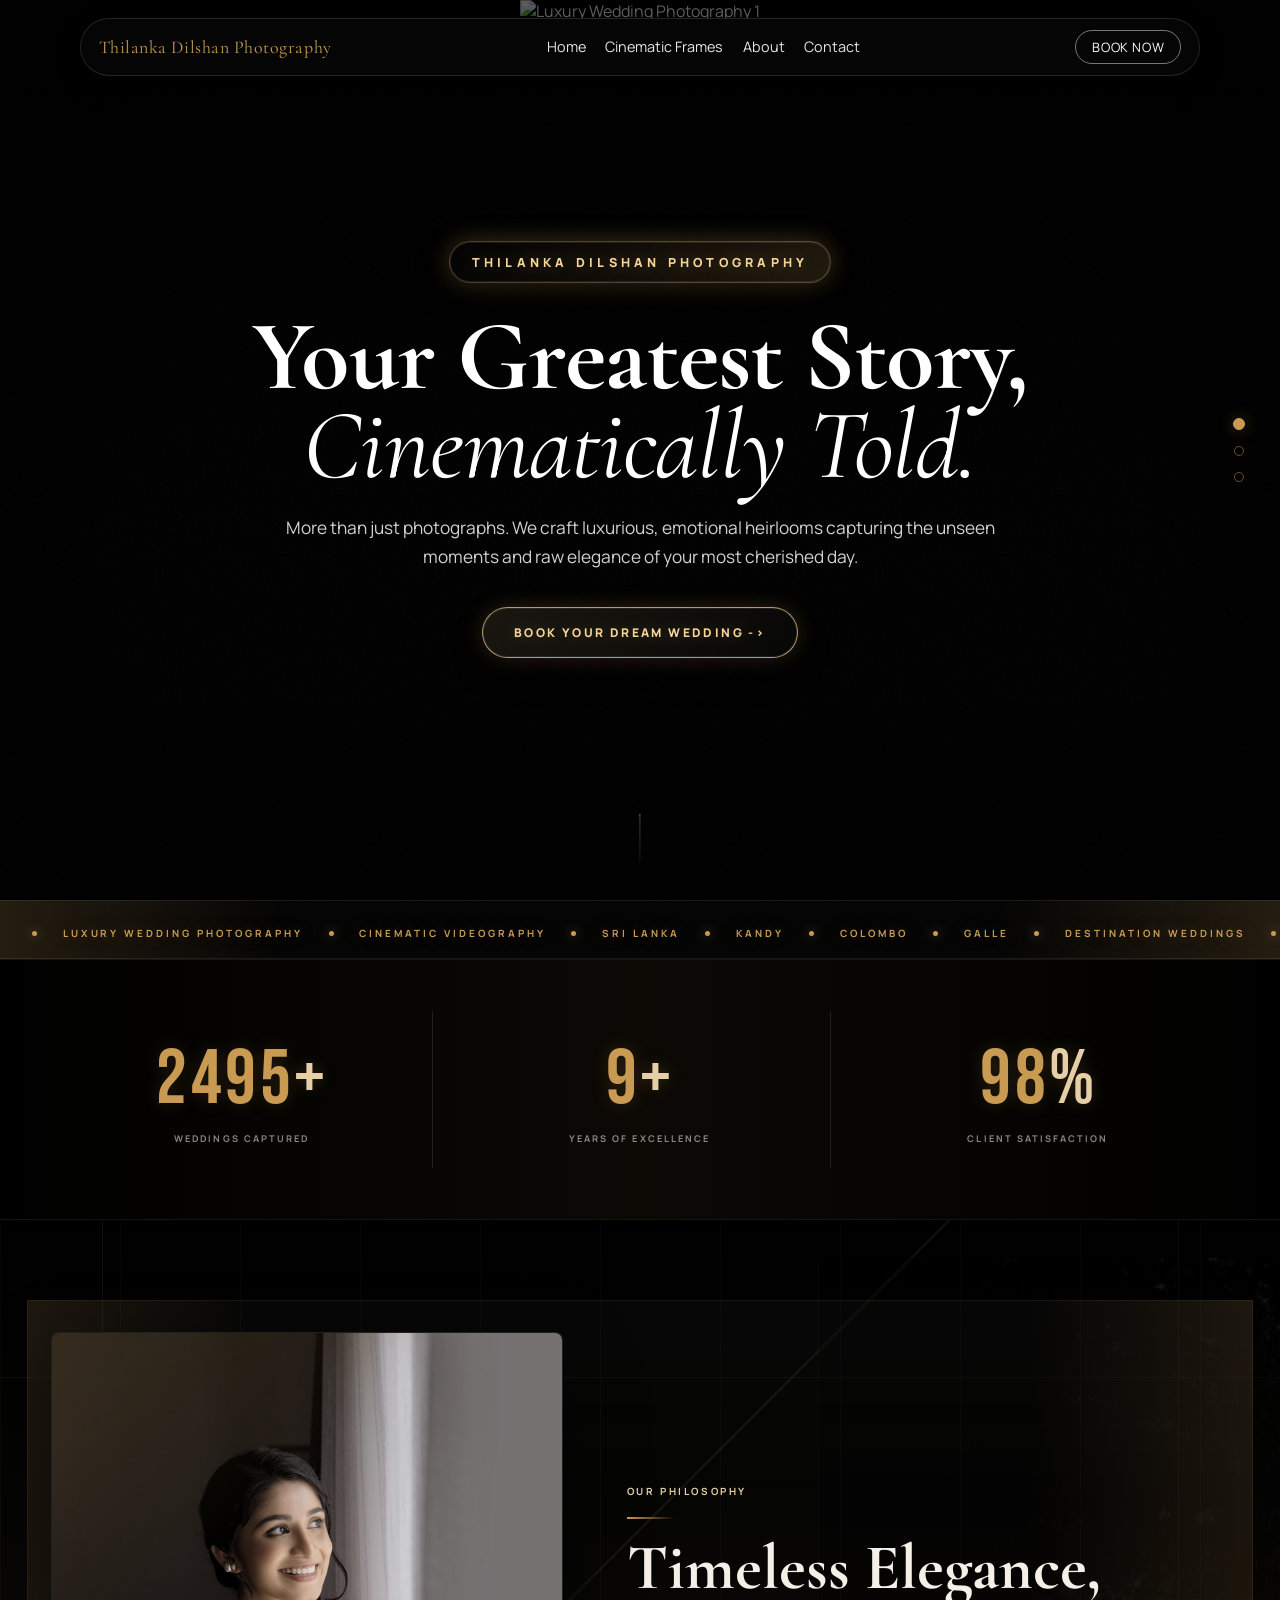
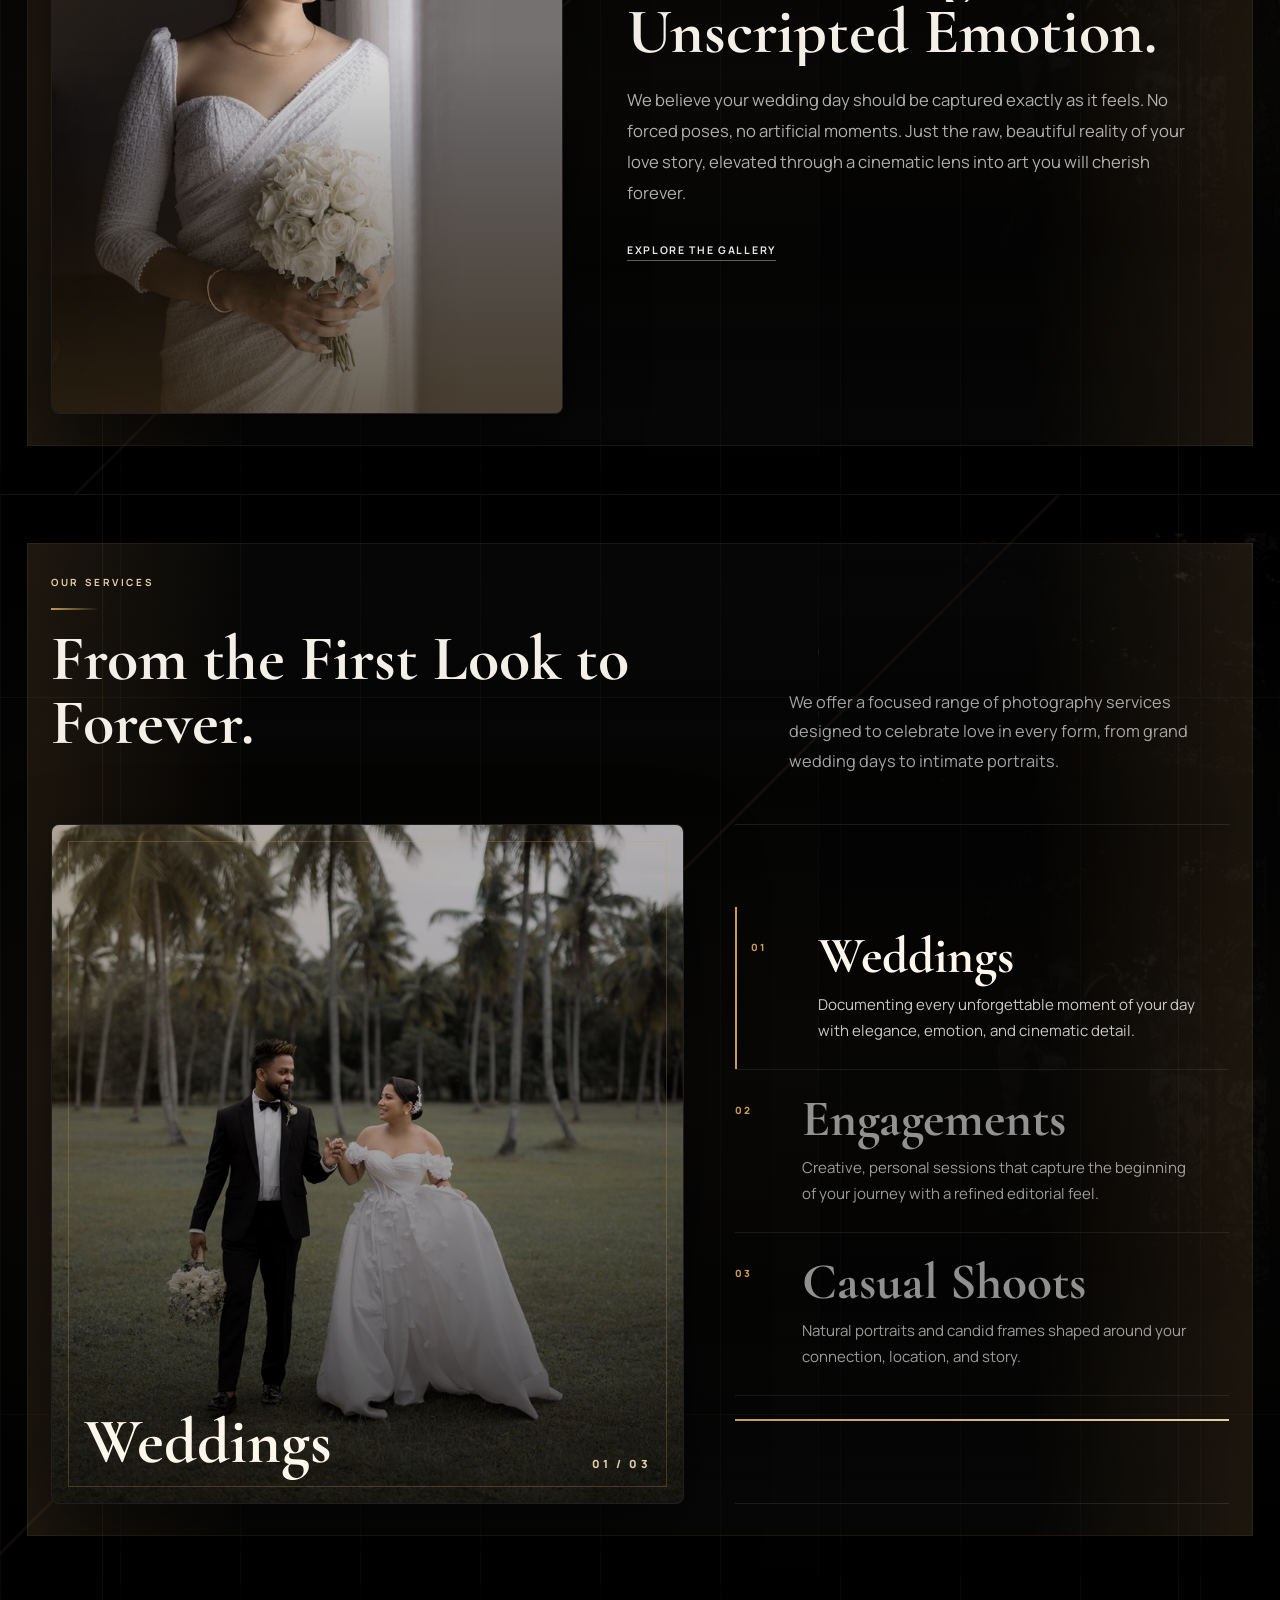
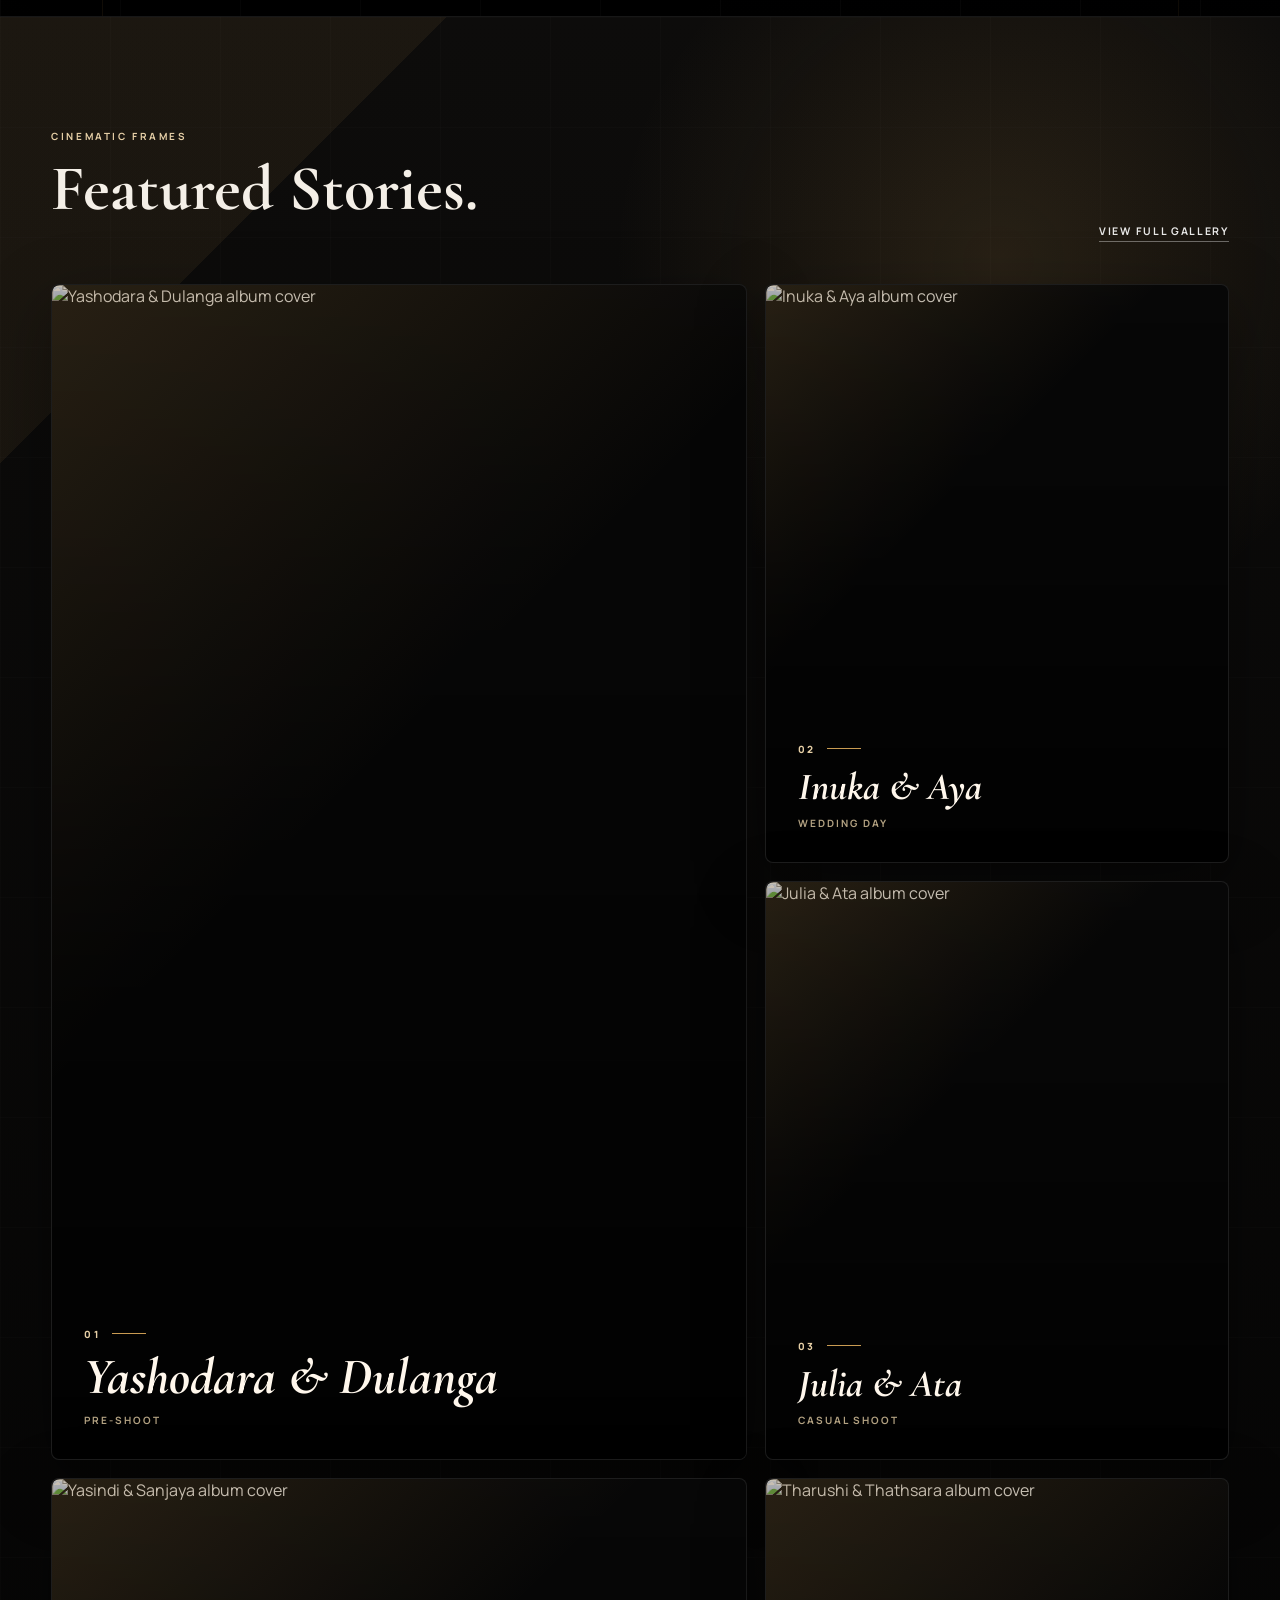
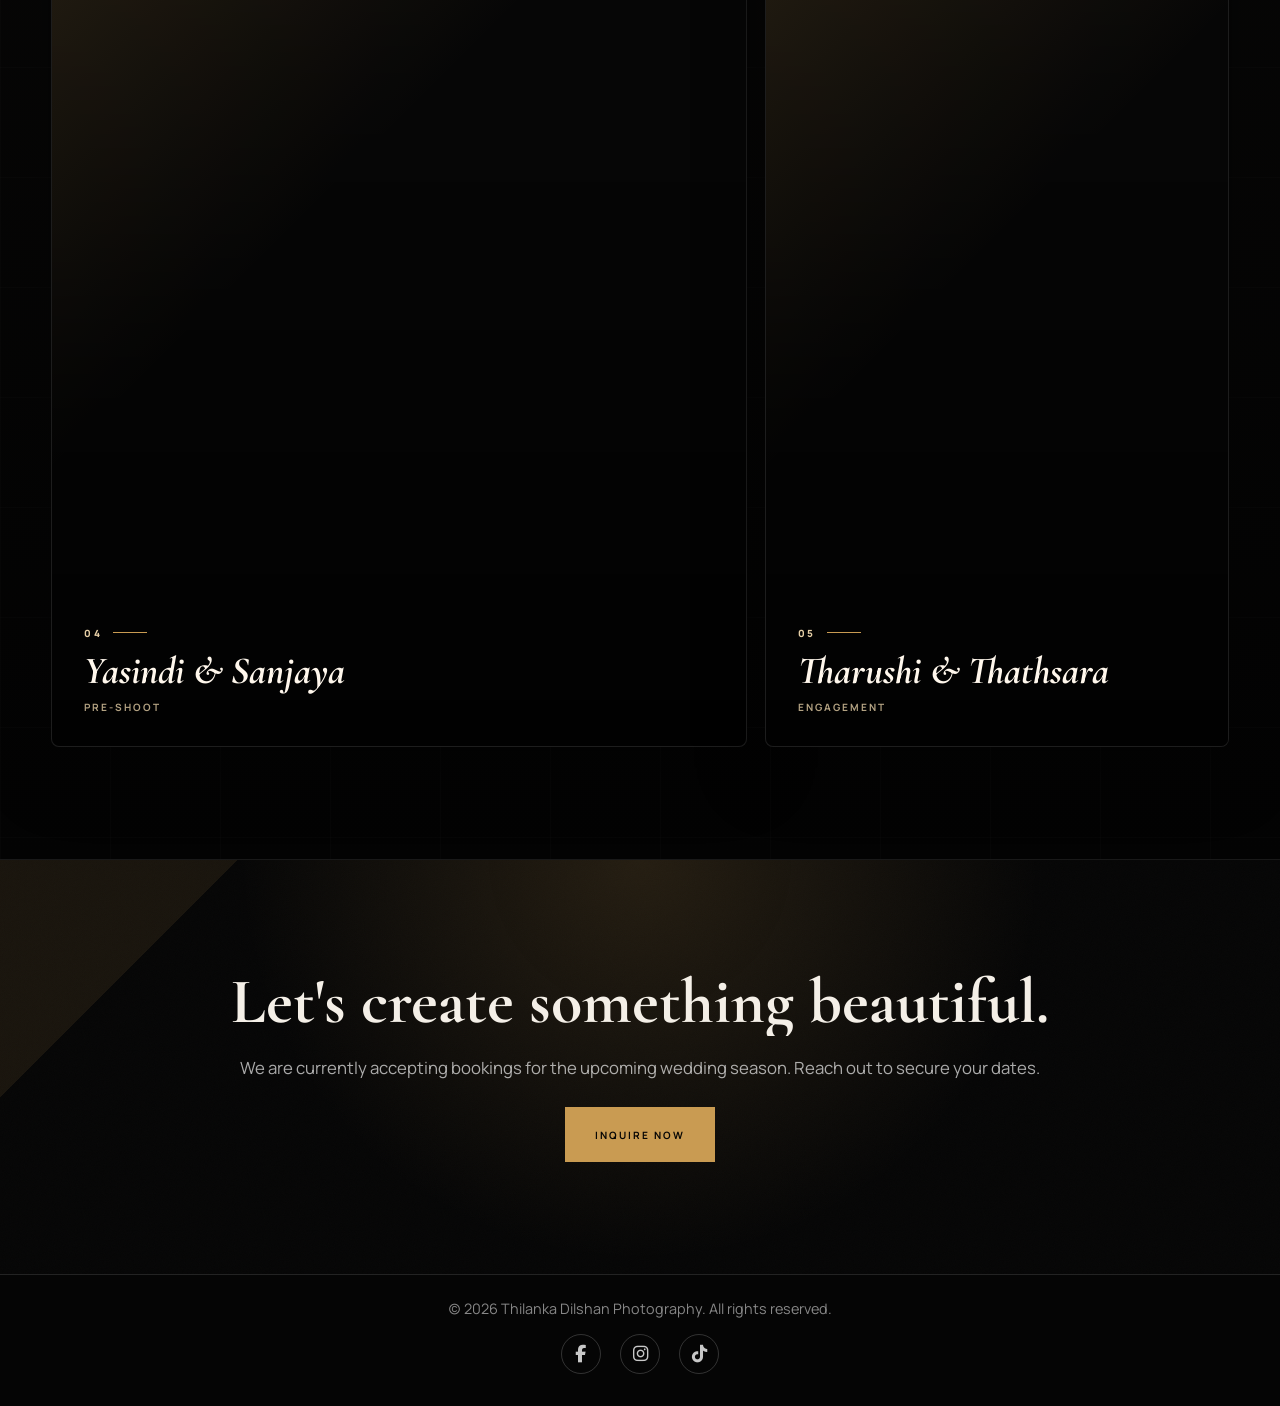
==== commit db3231fb: "Improve SEO and site security" ====
--- a/index.html
+++ b/index.html
@@ -3,9 +3,9 @@
 <head>
   <meta charset="UTF-8" />
   <meta name="viewport" content="width=device-width, initial-scale=1.0" />
-  <title>Thilanka Dilshan Photography | Best Wedding Photographer in Kurunegala, Sri Lanka</title>
-  <meta name="description" content="Thilanka Dilshan Photography is a professional wedding photographer in Kurunegala, Sri Lanka, specializing in cinematic wedding stories, pre-shoots and destination weddings." />
-  <meta name="keywords" content="Wedding Photographer Kurunegala, Wedding Photography Kurunegala, Best Wedding Photographer in Kurunegala, Cinematic Wedding Photographer Kurunegala, Professional Wedding Photographer Kurunegala, Pre Wedding Photography Kurunegala, Engagement Photography Kurunegala, Bridal Photography Kurunegala, Couple Photoshoot Kurunegala, Destination Wedding Photographer Kurunegala, Candid Wedding Photography Kurunegala, Luxury Wedding Photography Kurunegala, Sri Lanka Wedding Photographer, Best Wedding Photographer in Kurunegala Sri Lanka, Affordable Wedding Photography Packages in Kurunegala, Cinematic Wedding Photography in Kurunegala, Pre Wedding Shoot Locations in Kurunegala, Wedding Photographer Near Me in Kurunegala, Destination Wedding Photography in Sri Lanka" />
+  <title>Best Wedding Photography Kurunegala | Thilanka Dilshan</title>
+  <meta name="description" content="Thilanka Dilshan offers Kurunegala wedding photography with cinematic stories, pre-shoots, engagements and destination wedding coverage in Sri Lanka." />
+  <meta name="keywords" content="wedding photography kurunegala, best wedding photography kurunegala, wedding photographer kurunegala, best wedding photographer kurunegala, wedding photography in kurunegala, professional wedding photography kurunegala, cinematic wedding photography kurunegala, wedding photography packages kurunegala, pre wedding photography kurunegala, engagement photography kurunegala, bridal photography kurunegala, couple photoshoot kurunegala, candid wedding photography kurunegala, luxury wedding photography kurunegala, destination wedding photographer kurunegala, sri lanka wedding photographer, wedding photographer near me kurunegala" />
   <meta name="robots" content="index, follow, max-image-preview:large" />
   <meta name="author" content="Thilanka Dilshan Photography" />
   <meta name="theme-color" content="#050505" />
@@ -13,8 +13,8 @@
   <meta property="og:type" content="website" />
   <meta property="og:site_name" content="Thilanka Dilshan Photography" />
   <meta property="og:locale" content="en_LK" />
-  <meta property="og:title" content="Thilanka Dilshan Photography | Best Wedding Photographer in Kurunegala, Sri Lanka" />
-  <meta property="og:description" content="Thilanka Dilshan Photography is a professional wedding photographer in Kurunegala, Sri Lanka, specializing in cinematic wedding stories, pre-shoots and destination weddings." />
+  <meta property="og:title" content="Best Wedding Photography Kurunegala | Thilanka Dilshan" />
+  <meta property="og:description" content="Wedding photography in Kurunegala by Thilanka Dilshan Photography: cinematic wedding stories, pre-shoots, engagements and destination weddings." />
   <meta property="og:url" content="https://thilankadilshan.com/" />
   <meta property="og:image" content="https://res.cloudinary.com/dtj3huhd7/image/upload/v1782824590/hero1_qbp0p4.webp" />
   <meta property="og:image:type" content="image/webp" />
@@ -22,8 +22,8 @@
   <meta property="og:image:height" content="1280" />
   <meta property="og:image:alt" content="Luxury wedding photography by Thilanka Dilshan Photography" />
   <meta name="twitter:card" content="summary_large_image" />
-  <meta name="twitter:title" content="Thilanka Dilshan Photography | Best Wedding Photographer in Kurunegala, Sri Lanka" />
-  <meta name="twitter:description" content="Thilanka Dilshan Photography is a professional wedding photographer in Kurunegala, Sri Lanka, specializing in cinematic wedding stories, pre-shoots and destination weddings." />
+  <meta name="twitter:title" content="Best Wedding Photography Kurunegala | Thilanka Dilshan" />
+  <meta name="twitter:description" content="Wedding photography in Kurunegala by Thilanka Dilshan Photography: cinematic wedding stories, pre-shoots, engagements and destination weddings." />
   <meta name="twitter:image" content="https://res.cloudinary.com/dtj3huhd7/image/upload/v1782824590/hero1_qbp0p4.webp" />
   <meta name="twitter:image:alt" content="Luxury wedding photography by Thilanka Dilshan Photography" />
   <script type="application/ld+json">
@@ -34,7 +34,7 @@
     "name": "Thilanka Dilshan Photography",
     "url": "https://thilankadilshan.com/",
     "image": "https://res.cloudinary.com/dtj3huhd7/image/upload/v1782824590/hero1_qbp0p4.webp",
-    "description": "Professional wedding photographer in Kurunegala, Sri Lanka specializing in cinematic wedding stories, pre-shoots, engagement photography, bridal photography, candid wedding photography, and destination weddings.",
+    "description": "Professional wedding photography in Kurunegala, Sri Lanka specializing in cinematic wedding stories, pre-shoots, engagement photography, bridal photography, candid wedding photography, and destination weddings.",
     "telephone": "+94715287456",
     "email": "hello@thilankadilshan.com",
     "address": {
@@ -45,25 +45,24 @@
     "areaServed": ["Kurunegala", "Sri Lanka", "Colombo", "Kandy", "Galle"],
     "priceRange": "$$",
     "knowsAbout": [
-      "Wedding Photographer Kurunegala",
-      "Wedding Photography Kurunegala",
-      "Best Wedding Photographer in Kurunegala",
-      "Cinematic Wedding Photographer Kurunegala",
-      "Professional Wedding Photographer Kurunegala",
-      "Pre Wedding Photography Kurunegala",
-      "Engagement Photography Kurunegala",
-      "Bridal Photography Kurunegala",
-      "Couple Photoshoot Kurunegala",
-      "Destination Wedding Photographer Kurunegala",
-      "Candid Wedding Photography Kurunegala",
-      "Luxury Wedding Photography Kurunegala",
-      "Sri Lanka Wedding Photographer",
-      "Best Wedding Photographer in Kurunegala Sri Lanka",
-      "Affordable Wedding Photography Packages in Kurunegala",
-      "Cinematic Wedding Photography in Kurunegala",
-      "Pre Wedding Shoot Locations in Kurunegala",
-      "Wedding Photographer Near Me in Kurunegala",
-      "Destination Wedding Photography in Sri Lanka"
+      "wedding photography kurunegala",
+      "best wedding photography kurunegala",
+      "wedding photographer kurunegala",
+      "best wedding photographer kurunegala",
+      "wedding photography in kurunegala",
+      "professional wedding photography kurunegala",
+      "cinematic wedding photography kurunegala",
+      "wedding photography packages kurunegala",
+      "pre wedding photography kurunegala",
+      "engagement photography kurunegala",
+      "bridal photography kurunegala",
+      "couple photoshoot kurunegala",
+      "destination wedding photographer kurunegala",
+      "candid wedding photography kurunegala",
+      "luxury wedding photography kurunegala",
+      "sri lanka wedding photographer",
+      "wedding photographer near me kurunegala",
+      "destination wedding photography in sri lanka"
     ],
     "founder": {
       "@type": "Person",
@@ -2095,11 +2094,14 @@
 
       const copy = document.createElement('div');
       copy.className = 'story-copy';
-      copy.innerHTML = `
-        <span class="story-index">${String(index + 1).padStart(2, '0')}</span>
-        <h3>${album.title}</h3>
-        <p>${album.category || 'View Album'}</p>
-      `;
+      const storyIndex = document.createElement('span');
+      storyIndex.className = 'story-index';
+      storyIndex.textContent = String(index + 1).padStart(2, '0');
+      const storyTitle = document.createElement('h3');
+      storyTitle.textContent = album.title;
+      const storyCategory = document.createElement('p');
+      storyCategory.textContent = album.category || 'View Album';
+      copy.append(storyIndex, storyTitle, storyCategory);
 
       link.append(media, copy);
 
@@ -2414,7 +2416,10 @@
         words.forEach((w, i) => {
           const wrapper = document.createElement('span');
           wrapper.className = 'split-word';
-          wrapper.innerHTML = `<span class="word-inner">${w}</span>`;
+          const inner = document.createElement('span');
+          inner.className = 'word-inner';
+          inner.textContent = w;
+          wrapper.appendChild(inner);
           frag.appendChild(wrapper);
           if (i < words.length - 1) frag.appendChild(document.createTextNode(' '));
         });
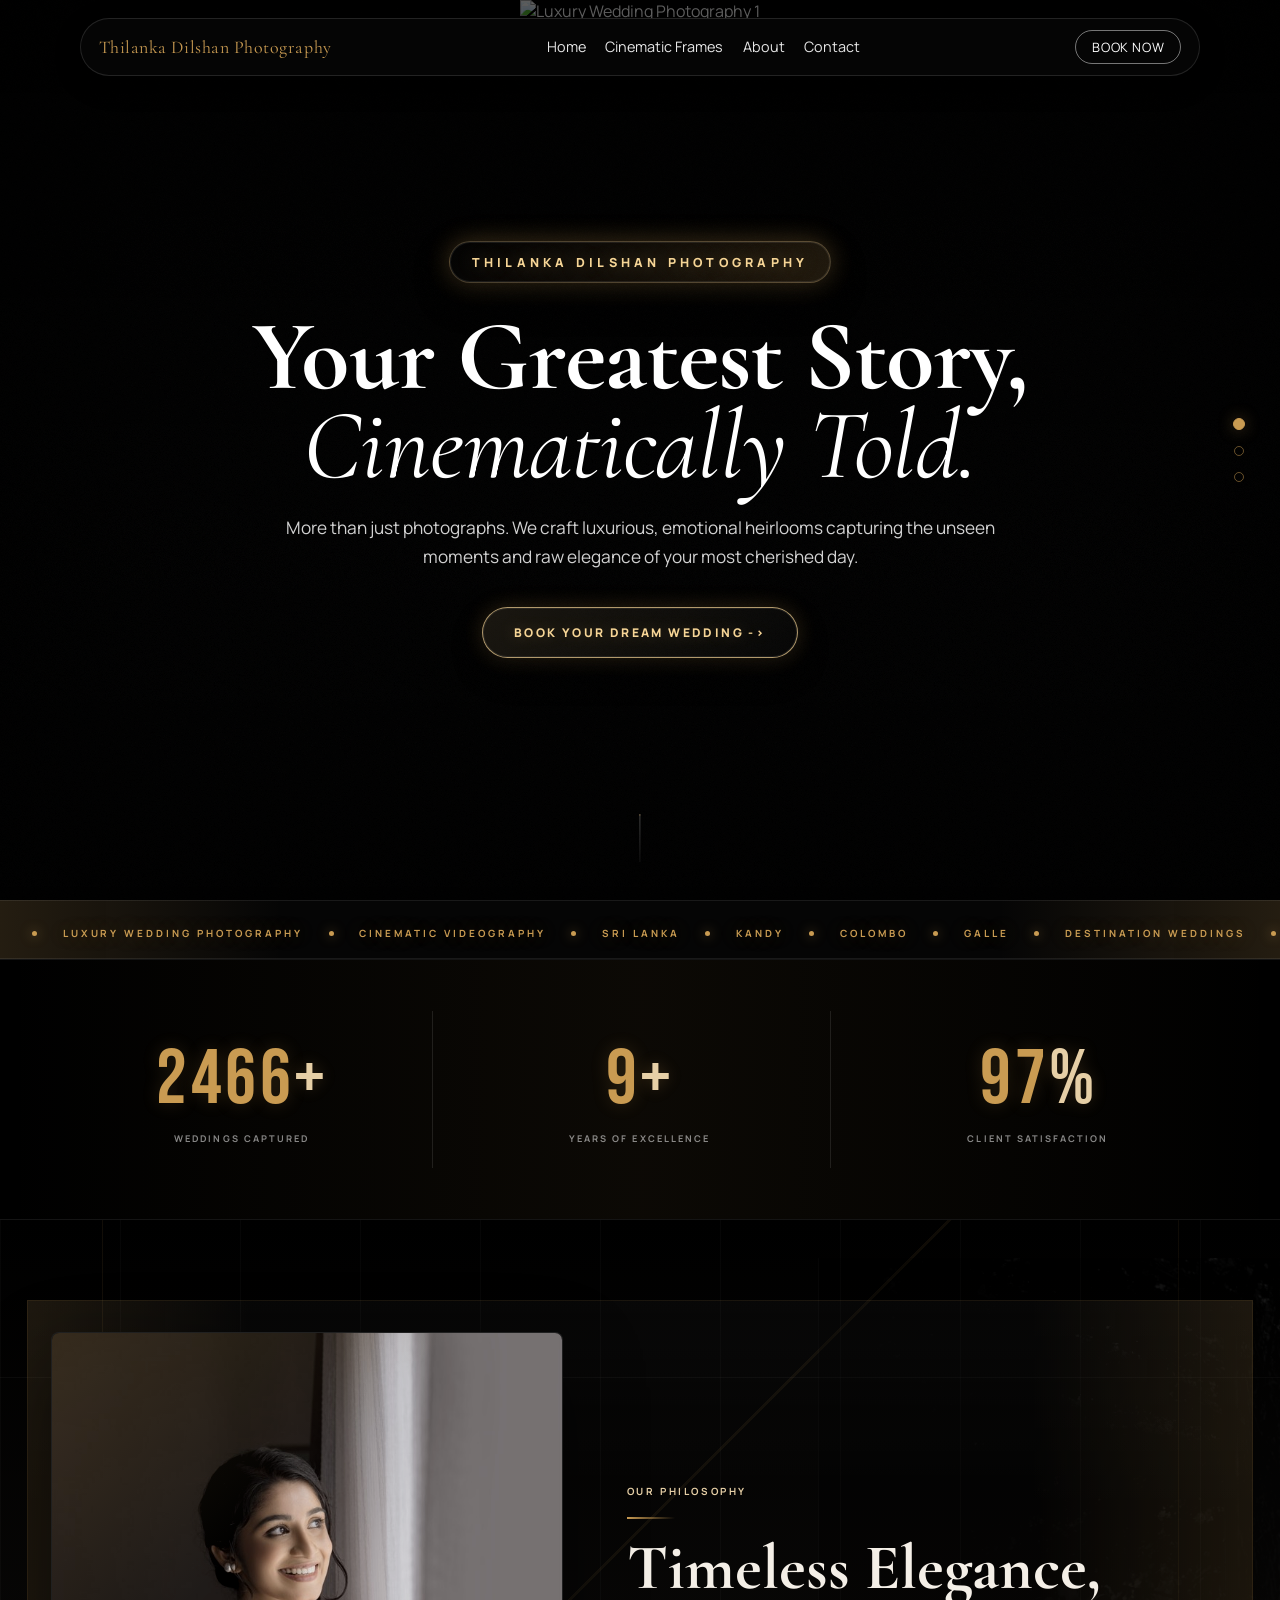
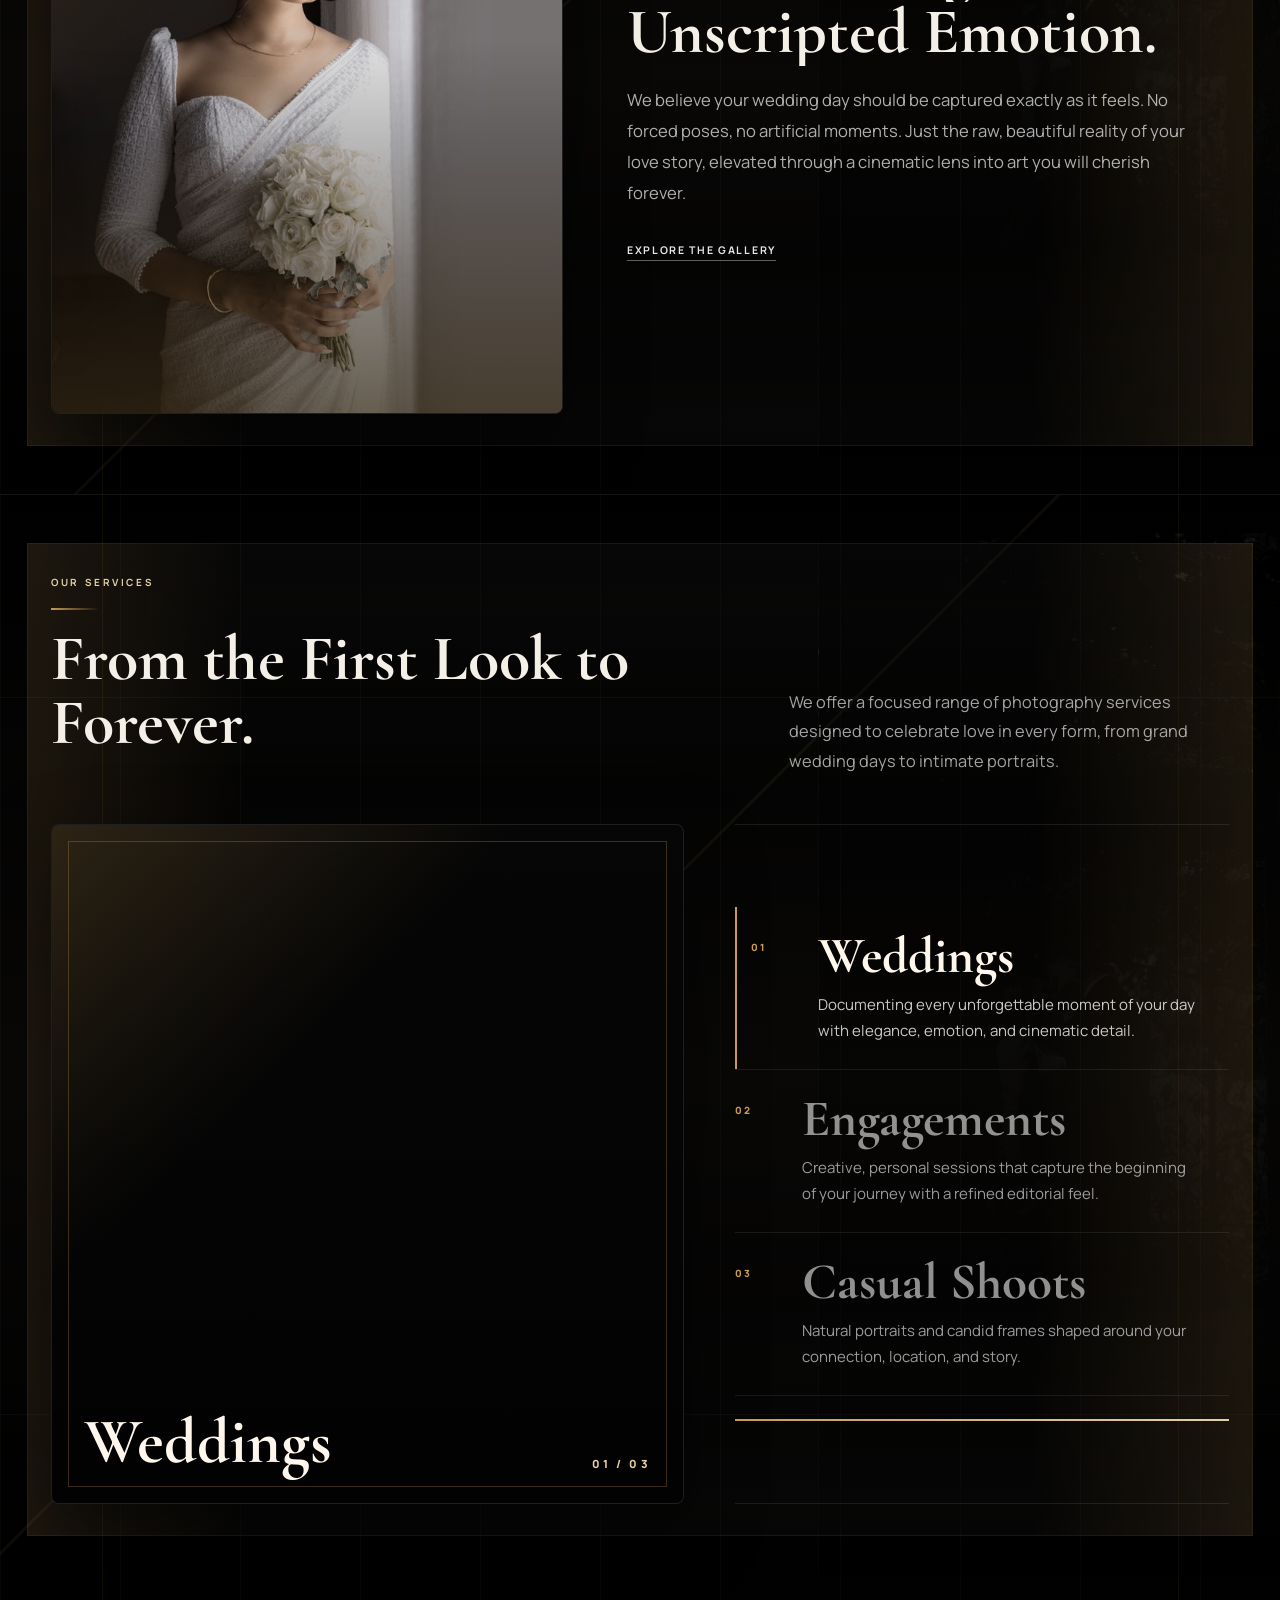
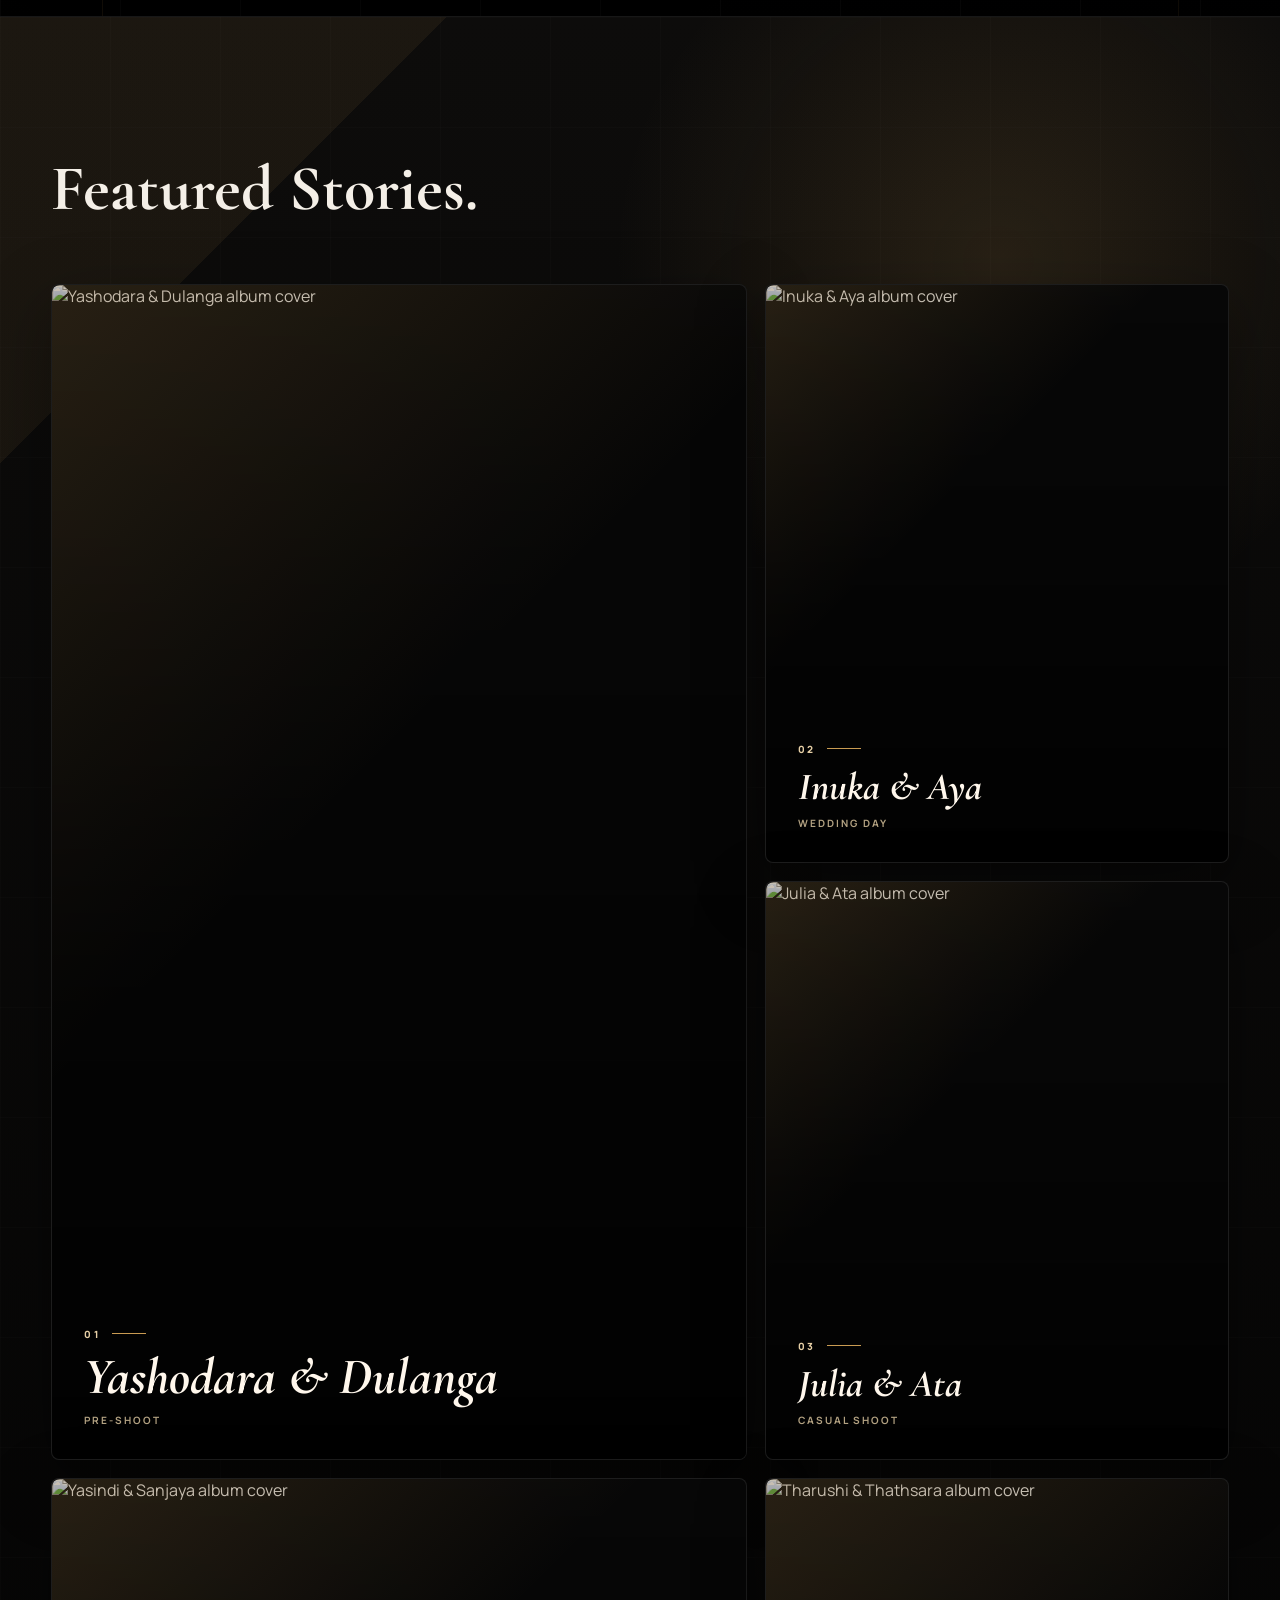
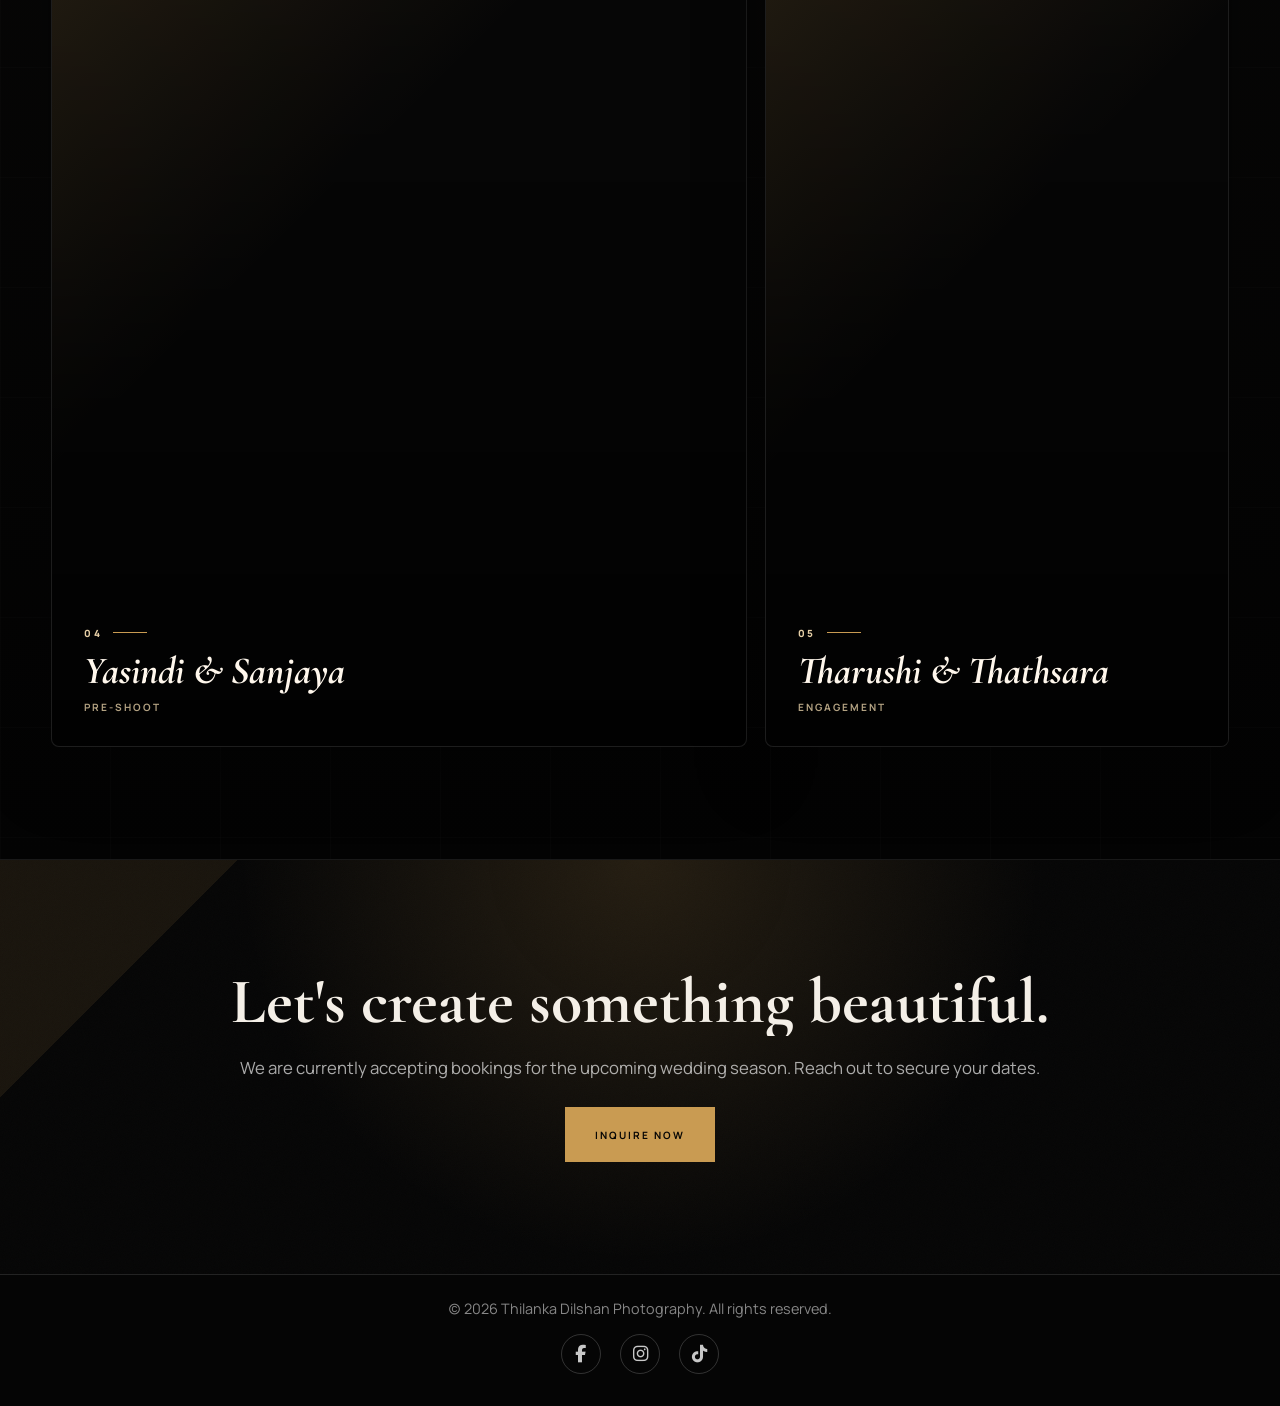
==== commit 802c46c7: "Update site URLs to live domain" ====
--- a/index.html
+++ b/index.html
@@ -9,13 +9,13 @@
   <meta name="robots" content="index, follow, max-image-preview:large" />
   <meta name="author" content="Thilanka Dilshan Photography" />
   <meta name="theme-color" content="#050505" />
-  <link rel="canonical" href="https://thilankadilshan.com/" />
+  <link rel="canonical" href="https://thilankadilshanphotography.lk/" />
   <meta property="og:type" content="website" />
   <meta property="og:site_name" content="Thilanka Dilshan Photography" />
   <meta property="og:locale" content="en_LK" />
   <meta property="og:title" content="Best Wedding Photography Kurunegala | Thilanka Dilshan" />
   <meta property="og:description" content="Wedding photography in Kurunegala by Thilanka Dilshan Photography: cinematic wedding stories, pre-shoots, engagements and destination weddings." />
-  <meta property="og:url" content="https://thilankadilshan.com/" />
+  <meta property="og:url" content="https://thilankadilshanphotography.lk/" />
   <meta property="og:image" content="https://res.cloudinary.com/dtj3huhd7/image/upload/v1782824590/hero1_qbp0p4.webp" />
   <meta property="og:image:type" content="image/webp" />
   <meta property="og:image:width" content="1920" />
@@ -30,9 +30,9 @@
   {
     "@context": "https://schema.org",
     "@type": "LocalBusiness",
-    "@id": "https://thilankadilshan.com/#business",
+    "@id": "https://thilankadilshanphotography.lk/#business",
     "name": "Thilanka Dilshan Photography",
-    "url": "https://thilankadilshan.com/",
+    "url": "https://thilankadilshanphotography.lk/",
     "image": "https://res.cloudinary.com/dtj3huhd7/image/upload/v1782824590/hero1_qbp0p4.webp",
     "description": "Professional wedding photography in Kurunegala, Sri Lanka specializing in cinematic wedding stories, pre-shoots, engagement photography, bridal photography, candid wedding photography, and destination weddings.",
     "telephone": "+94715287456",
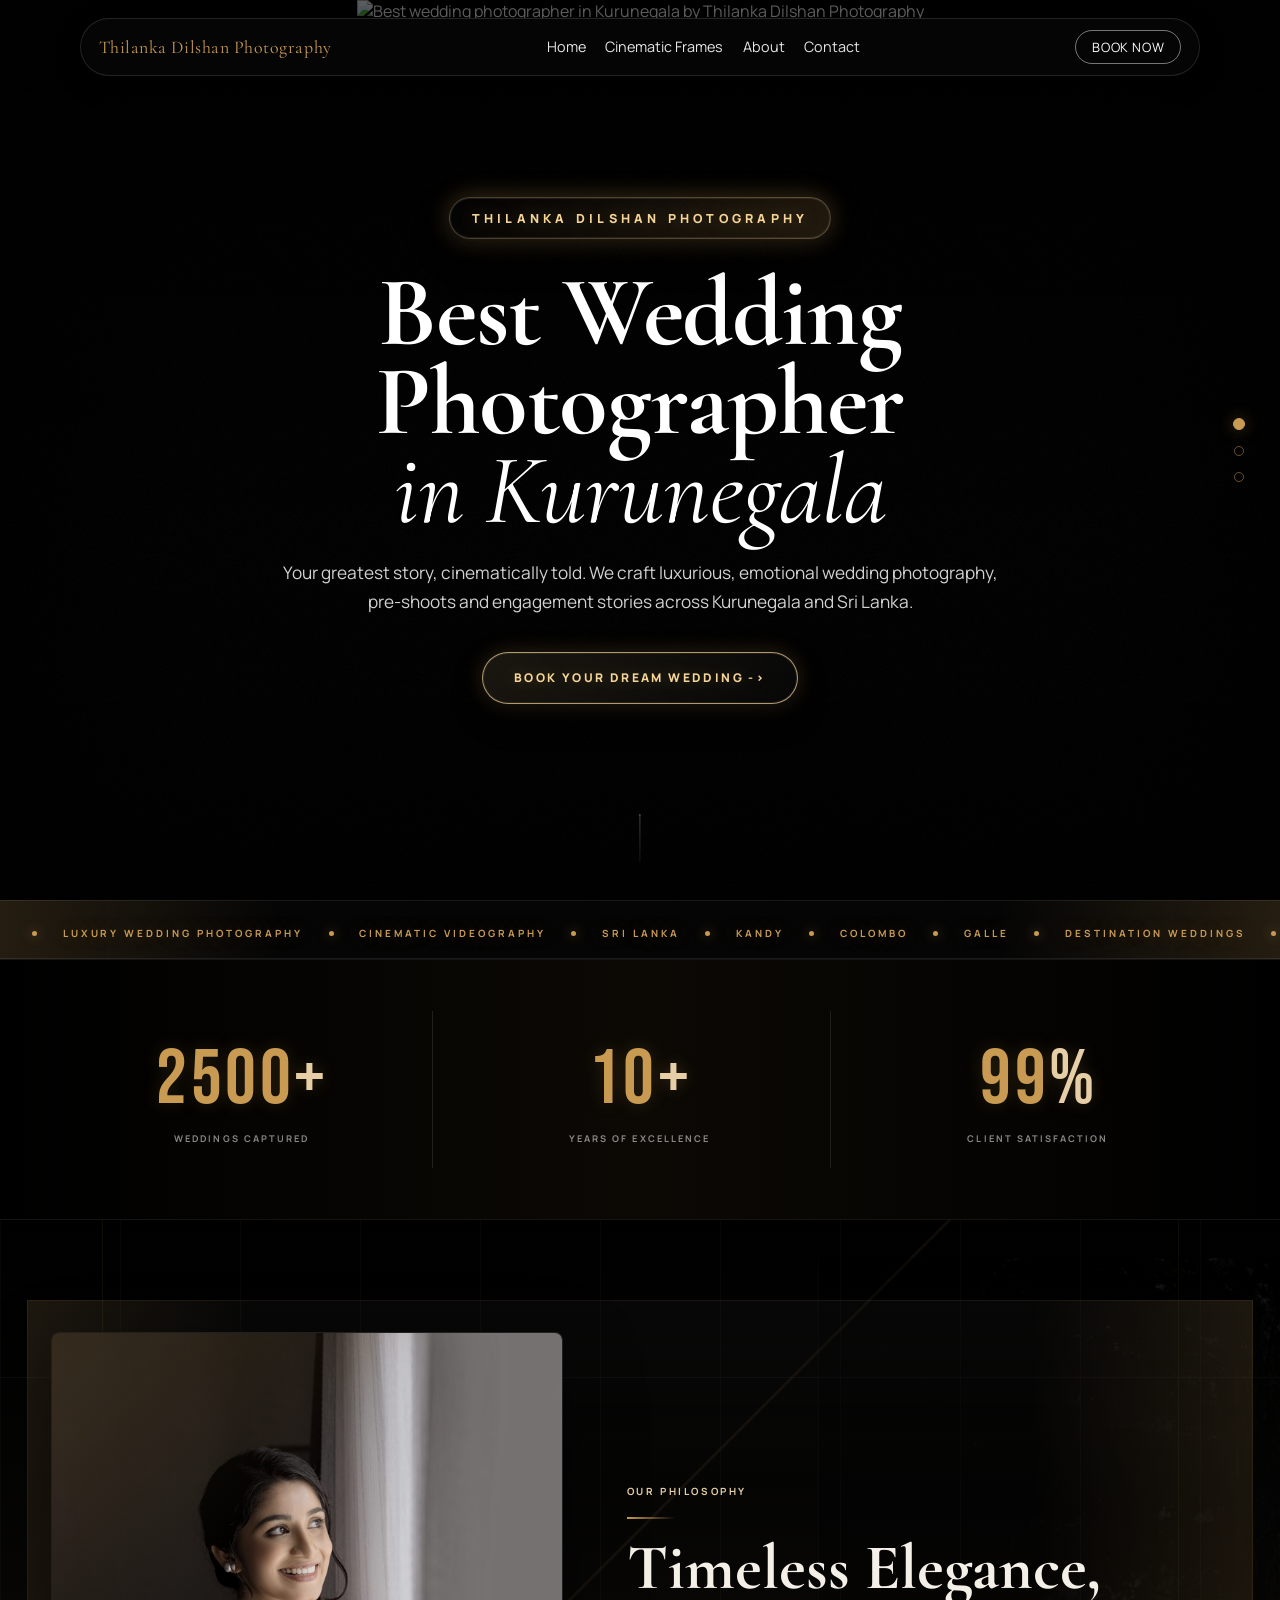
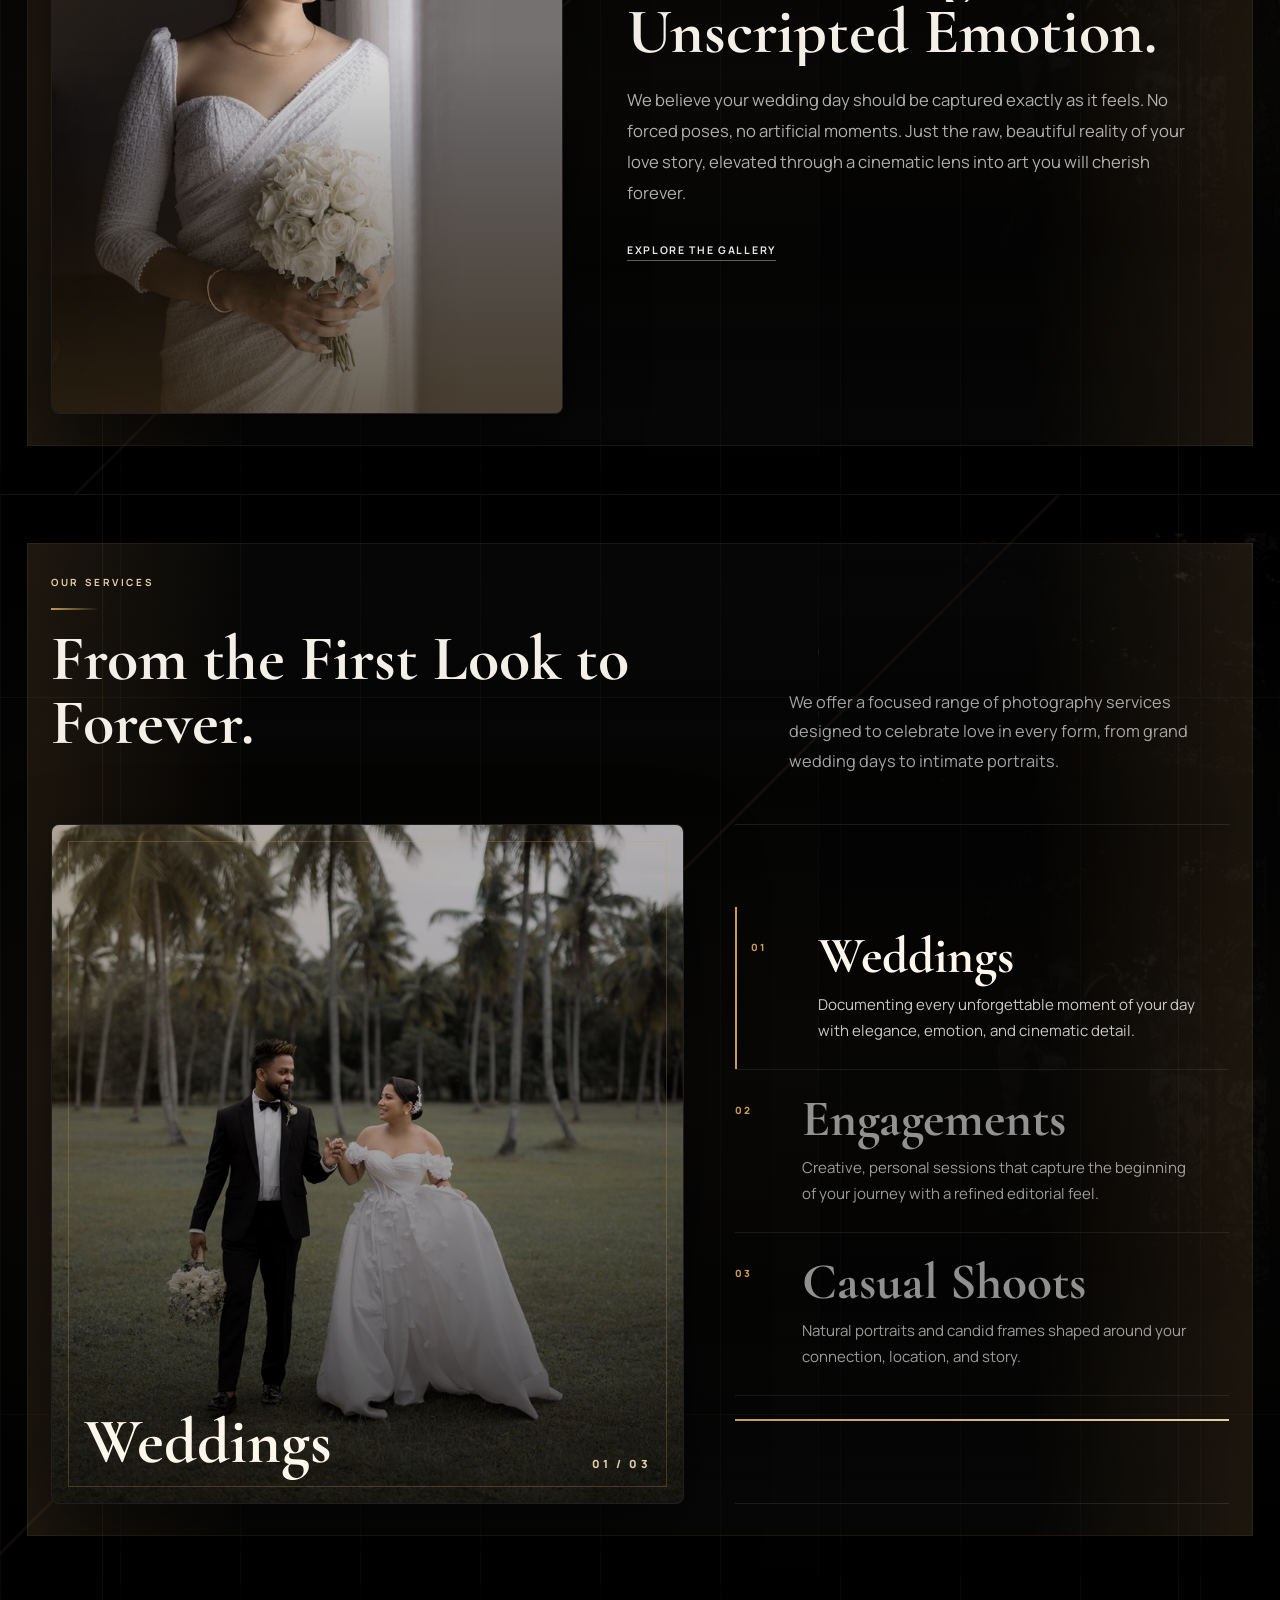
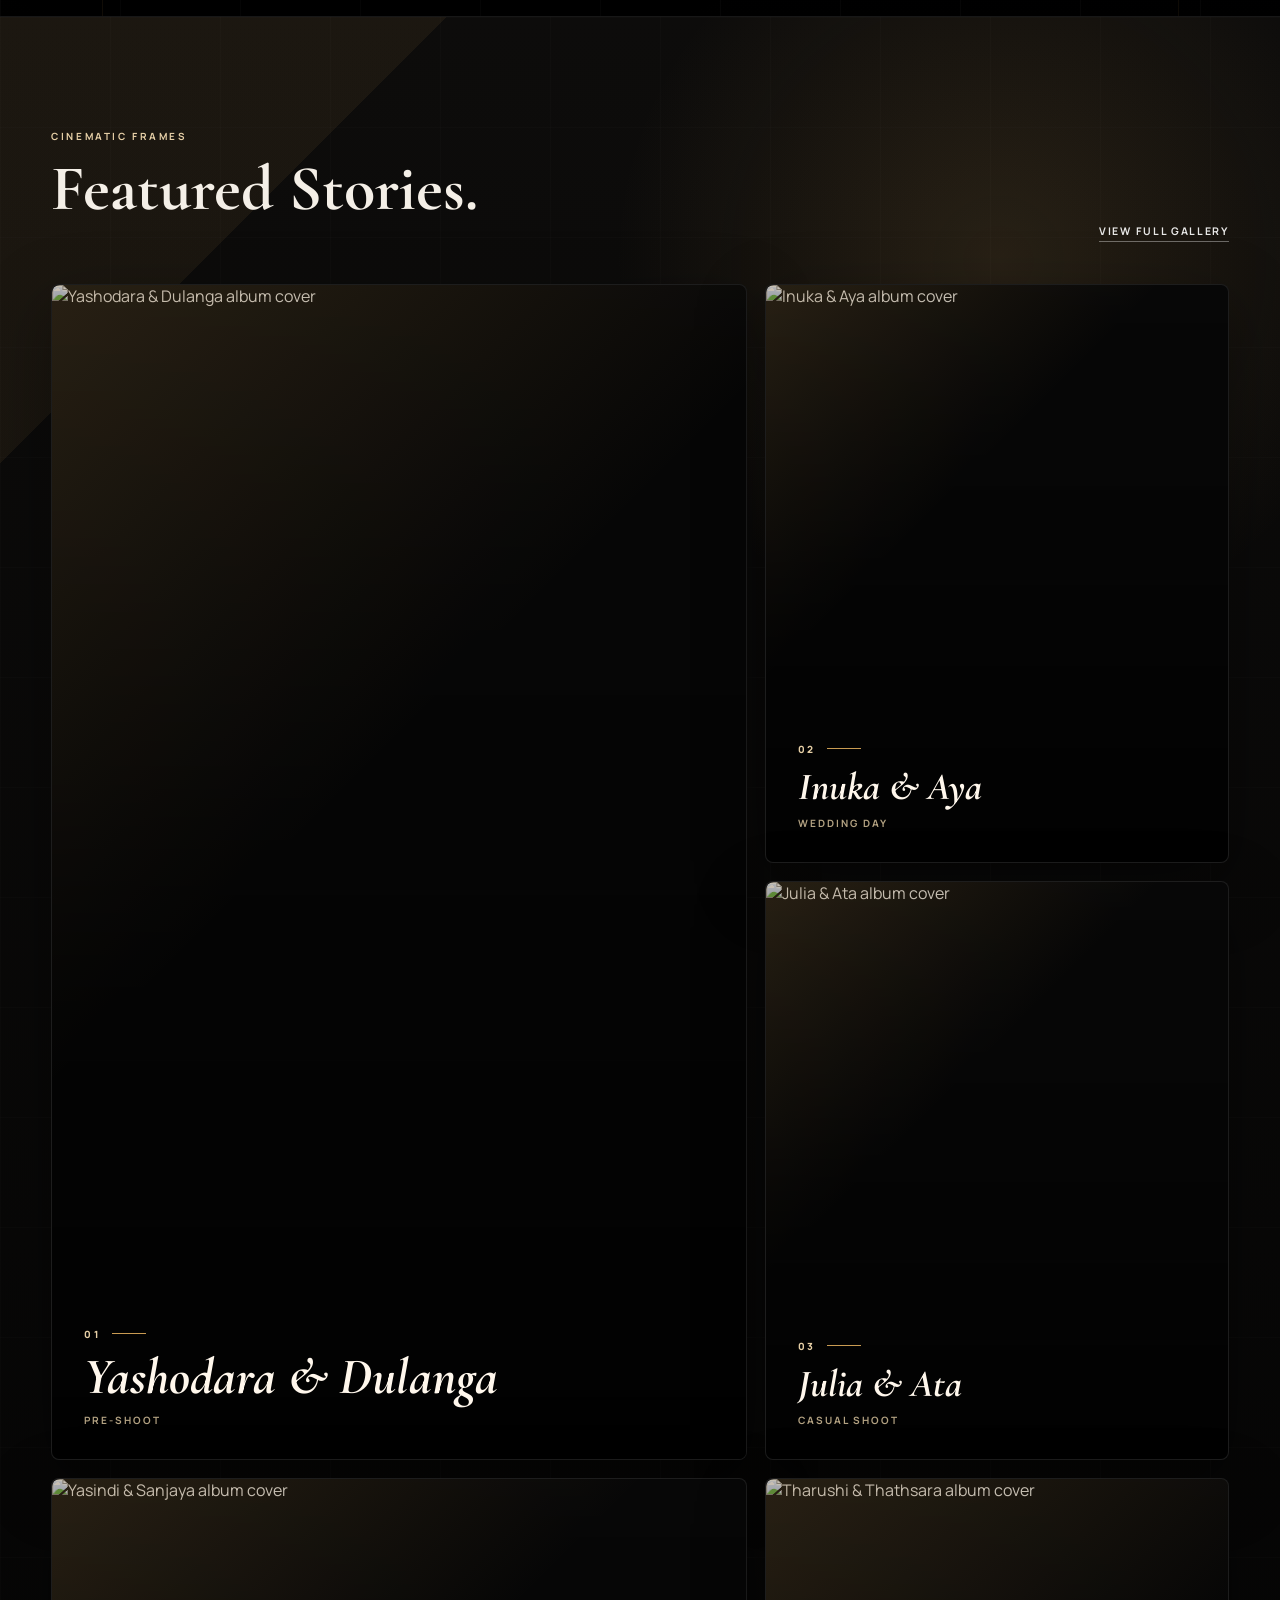
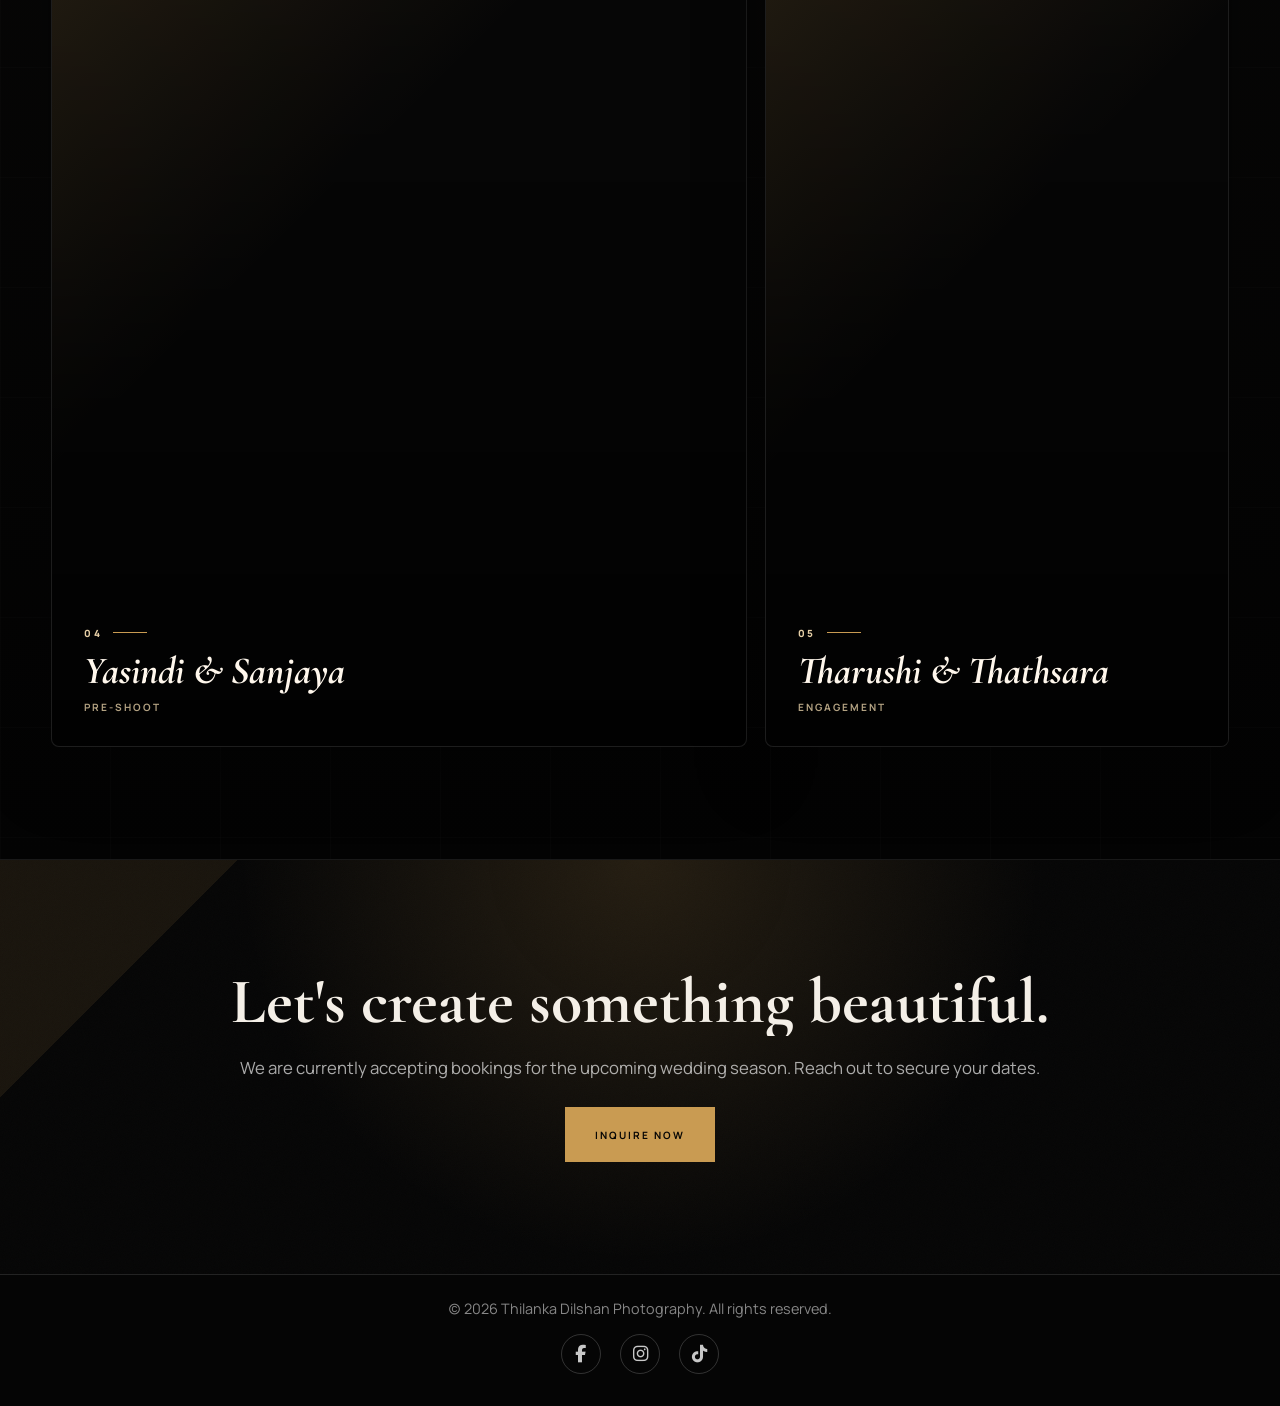
==== commit 2f4e55d1: "Improve Kurunegala SEO metadata" ====
--- a/index.html
+++ b/index.html
@@ -3,29 +3,34 @@
 <head>
   <meta charset="UTF-8" />
   <meta name="viewport" content="width=device-width, initial-scale=1.0" />
-  <title>Best Wedding Photography Kurunegala | Thilanka Dilshan</title>
-  <meta name="description" content="Thilanka Dilshan offers Kurunegala wedding photography with cinematic stories, pre-shoots, engagements and destination wedding coverage in Sri Lanka." />
-  <meta name="keywords" content="wedding photography kurunegala, best wedding photography kurunegala, wedding photographer kurunegala, best wedding photographer kurunegala, wedding photography in kurunegala, professional wedding photography kurunegala, cinematic wedding photography kurunegala, wedding photography packages kurunegala, pre wedding photography kurunegala, engagement photography kurunegala, bridal photography kurunegala, couple photoshoot kurunegala, candid wedding photography kurunegala, luxury wedding photography kurunegala, destination wedding photographer kurunegala, sri lanka wedding photographer, wedding photographer near me kurunegala" />
+  <title>Best Wedding Photographer in Kurunegala | Thilanka Dilshan Photography</title>
+  <meta name="description" content="Thilanka Dilshan Photography offers professional wedding photography, pre-shoots, engagement shoots and cinematic wedding stories in Kurunegala, Sri Lanka. Book your special day today." />
+  <meta name="keywords" content="Wedding Photographer Kurunegala, Best Wedding Photographer in Kurunegala, Wedding Photography Kurunegala, Kurunegala Wedding Photography, Pre Shoot Photographer Kurunegala, Engagement Photography Kurunegala, Cinematic Wedding Photographer Sri Lanka, Wedding Photographer Sri Lanka, Luxury Wedding Photography Kurunegala" />
   <meta name="robots" content="index, follow, max-image-preview:large" />
   <meta name="author" content="Thilanka Dilshan Photography" />
+  <meta name="geo.placename" content="Kurunegala, Sri Lanka" />
+  <meta name="geo.region" content="LK" />
+  <meta name="coverage" content="Kurunegala, Sri Lanka" />
   <meta name="theme-color" content="#050505" />
   <link rel="canonical" href="https://thilankadilshanphotography.lk/" />
+  <link rel="alternate" hreflang="en-lk" href="https://thilankadilshanphotography.lk/" />
+  <link rel="alternate" hreflang="x-default" href="https://thilankadilshanphotography.lk/" />
   <meta property="og:type" content="website" />
   <meta property="og:site_name" content="Thilanka Dilshan Photography" />
   <meta property="og:locale" content="en_LK" />
-  <meta property="og:title" content="Best Wedding Photography Kurunegala | Thilanka Dilshan" />
-  <meta property="og:description" content="Wedding photography in Kurunegala by Thilanka Dilshan Photography: cinematic wedding stories, pre-shoots, engagements and destination weddings." />
+  <meta property="og:title" content="Best Wedding Photographer in Kurunegala | Thilanka Dilshan Photography" />
+  <meta property="og:description" content="Thilanka Dilshan Photography offers professional wedding photography, pre-shoots, engagement shoots and cinematic wedding stories in Kurunegala, Sri Lanka. Book your special day today." />
   <meta property="og:url" content="https://thilankadilshanphotography.lk/" />
   <meta property="og:image" content="https://res.cloudinary.com/dtj3huhd7/image/upload/v1782824590/hero1_qbp0p4.webp" />
   <meta property="og:image:type" content="image/webp" />
   <meta property="og:image:width" content="1920" />
   <meta property="og:image:height" content="1280" />
-  <meta property="og:image:alt" content="Luxury wedding photography by Thilanka Dilshan Photography" />
+  <meta property="og:image:alt" content="Best wedding photographer in Kurunegala by Thilanka Dilshan Photography" />
   <meta name="twitter:card" content="summary_large_image" />
-  <meta name="twitter:title" content="Best Wedding Photography Kurunegala | Thilanka Dilshan" />
-  <meta name="twitter:description" content="Wedding photography in Kurunegala by Thilanka Dilshan Photography: cinematic wedding stories, pre-shoots, engagements and destination weddings." />
+  <meta name="twitter:title" content="Best Wedding Photographer in Kurunegala | Thilanka Dilshan Photography" />
+  <meta name="twitter:description" content="Thilanka Dilshan Photography offers professional wedding photography, pre-shoots, engagement shoots and cinematic wedding stories in Kurunegala, Sri Lanka. Book your special day today." />
   <meta name="twitter:image" content="https://res.cloudinary.com/dtj3huhd7/image/upload/v1782824590/hero1_qbp0p4.webp" />
-  <meta name="twitter:image:alt" content="Luxury wedding photography by Thilanka Dilshan Photography" />
+  <meta name="twitter:image:alt" content="Best wedding photographer in Kurunegala by Thilanka Dilshan Photography" />
   <script type="application/ld+json">
   {
     "@context": "https://schema.org",
@@ -34,17 +39,53 @@
     "name": "Thilanka Dilshan Photography",
     "url": "https://thilankadilshanphotography.lk/",
     "image": "https://res.cloudinary.com/dtj3huhd7/image/upload/v1782824590/hero1_qbp0p4.webp",
-    "description": "Professional wedding photography in Kurunegala, Sri Lanka specializing in cinematic wedding stories, pre-shoots, engagement photography, bridal photography, candid wedding photography, and destination weddings.",
-    "telephone": "+94715287456",
-    "email": "hello@thilankadilshan.com",
+    "description": "Thilanka Dilshan Photography offers professional wedding photography, pre-shoots, engagement shoots and cinematic wedding stories in Kurunegala, Sri Lanka.",
+    "telephone": ["+94715649738", "+94711177776", "+94706176177"],
+    "email": "thilankadilshanphotography@gmail.com",
     "address": {
       "@type": "PostalAddress",
       "addressLocality": "Kurunegala",
       "addressCountry": "LK"
     },
-    "areaServed": ["Kurunegala", "Sri Lanka", "Colombo", "Kandy", "Galle"],
+    "areaServed": [
+      { "@type": "City", "name": "Kurunegala" },
+      { "@type": "AdministrativeArea", "name": "North Western Province" },
+      { "@type": "Country", "name": "Sri Lanka" },
+      { "@type": "City", "name": "Colombo" },
+      { "@type": "City", "name": "Kandy" },
+      { "@type": "City", "name": "Galle" }
+    ],
     "priceRange": "$$",
+    "sameAs": [
+      "https://www.facebook.com/ThilankaDilshanOfficialPhotography",
+      "https://www.tiktok.com/@thilankadilshanphotogra"
+    ],
+    "contactPoint": [
+      {
+        "@type": "ContactPoint",
+        "telephone": "+94715649738",
+        "contactType": "booking",
+        "areaServed": "LK",
+        "availableLanguage": ["English", "Sinhala"]
+      },
+      {
+        "@type": "ContactPoint",
+        "telephone": "+94706176177",
+        "contactType": "customer service",
+        "areaServed": "LK",
+        "availableLanguage": ["English", "Sinhala"]
+      }
+    ],
     "knowsAbout": [
+      "Wedding Photographer Kurunegala",
+      "Best Wedding Photographer in Kurunegala",
+      "Wedding Photography Kurunegala",
+      "Kurunegala Wedding Photography",
+      "Pre Shoot Photographer Kurunegala",
+      "Engagement Photography Kurunegala",
+      "Cinematic Wedding Photographer Sri Lanka",
+      "Wedding Photographer Sri Lanka",
+      "Luxury Wedding Photography Kurunegala",
       "wedding photography kurunegala",
       "best wedding photography kurunegala",
       "wedding photographer kurunegala",
@@ -76,6 +117,53 @@
     ]
   }
   </script>
+  <script type="application/ld+json">
+  {
+    "@context": "https://schema.org",
+    "@graph": [
+      {
+        "@type": "WebSite",
+        "@id": "https://thilankadilshanphotography.lk/#website",
+        "url": "https://thilankadilshanphotography.lk/",
+        "name": "Thilanka Dilshan Photography",
+        "inLanguage": "en-LK",
+        "publisher": {
+          "@id": "https://thilankadilshanphotography.lk/#business"
+        }
+      },
+      {
+        "@type": "WebPage",
+        "@id": "https://thilankadilshanphotography.lk/#webpage",
+        "url": "https://thilankadilshanphotography.lk/",
+        "name": "Best Wedding Photographer in Kurunegala | Thilanka Dilshan Photography",
+        "description": "Thilanka Dilshan Photography offers professional wedding photography, pre-shoots, engagement shoots and cinematic wedding stories in Kurunegala, Sri Lanka. Book your special day today.",
+        "inLanguage": "en-LK",
+        "isPartOf": {
+          "@id": "https://thilankadilshanphotography.lk/#website"
+        },
+        "about": {
+          "@id": "https://thilankadilshanphotography.lk/#business"
+        },
+        "primaryImageOfPage": {
+          "@type": "ImageObject",
+          "url": "https://res.cloudinary.com/dtj3huhd7/image/upload/v1782824590/hero1_qbp0p4.webp"
+        }
+      },
+      {
+        "@type": "BreadcrumbList",
+        "@id": "https://thilankadilshanphotography.lk/#breadcrumb",
+        "itemListElement": [
+          {
+            "@type": "ListItem",
+            "position": 1,
+            "name": "Home",
+            "item": "https://thilankadilshanphotography.lk/"
+          }
+        ]
+      }
+    ]
+  }
+  </script>
 
   <link rel="preconnect" href="https://fonts.googleapis.com" />
   <link rel="preconnect" href="https://fonts.gstatic.com" crossorigin />
@@ -1826,9 +1914,9 @@
 
   <main id="home">
     <section class="hero">
-      <div class="hero-slide active"><img src="https://res.cloudinary.com/dtj3huhd7/image/upload/f_auto,q_auto:best,w_1920/v1782824590/hero1_qbp0p4.webp" srcset="https://res.cloudinary.com/dtj3huhd7/image/upload/f_auto,q_auto:good,w_960/v1782824590/hero1_qbp0p4.webp 960w, https://res.cloudinary.com/dtj3huhd7/image/upload/f_auto,q_auto:best,w_1920/v1782824590/hero1_qbp0p4.webp 1920w" sizes="100vw" alt="Luxury Wedding Photography 1" fetchpriority="high" decoding="async" /></div>
-      <div class="hero-slide"><img src="https://res.cloudinary.com/dtj3huhd7/image/upload/f_auto,q_auto:best,w_1920/v1782826327/Aaaa_aazu9t.jpg" srcset="https://res.cloudinary.com/dtj3huhd7/image/upload/f_auto,q_auto:good,w_960/v1782826327/Aaaa_aazu9t.jpg 960w, https://res.cloudinary.com/dtj3huhd7/image/upload/f_auto,q_auto:best,w_1920/v1782826327/Aaaa_aazu9t.jpg 1920w" sizes="100vw" alt="Luxury Wedding Photography 2" loading="lazy" decoding="async" /></div>
-      <div class="hero-slide"><img src="https://res.cloudinary.com/dtj3huhd7/image/upload/f_auto,q_auto:best,w_1920/v1782824900/hero3_noovjh.webp" srcset="https://res.cloudinary.com/dtj3huhd7/image/upload/f_auto,q_auto:good,w_960/v1782824900/hero3_noovjh.webp 960w, https://res.cloudinary.com/dtj3huhd7/image/upload/f_auto,q_auto:best,w_1920/v1782824900/hero3_noovjh.webp 1920w" sizes="100vw" alt="Luxury Wedding Photography 3" loading="lazy" decoding="async" /></div>
+      <div class="hero-slide active"><img src="https://res.cloudinary.com/dtj3huhd7/image/upload/f_auto,q_auto:best,w_1920/v1782824590/hero1_qbp0p4.webp" srcset="https://res.cloudinary.com/dtj3huhd7/image/upload/f_auto,q_auto:good,w_960/v1782824590/hero1_qbp0p4.webp 960w, https://res.cloudinary.com/dtj3huhd7/image/upload/f_auto,q_auto:best,w_1920/v1782824590/hero1_qbp0p4.webp 1920w" sizes="100vw" alt="Best wedding photographer in Kurunegala by Thilanka Dilshan Photography" fetchpriority="high" decoding="async" /></div>
+      <div class="hero-slide"><img src="https://res.cloudinary.com/dtj3huhd7/image/upload/f_auto,q_auto:best,w_1920/v1782826327/Aaaa_aazu9t.jpg" srcset="https://res.cloudinary.com/dtj3huhd7/image/upload/f_auto,q_auto:good,w_960/v1782826327/Aaaa_aazu9t.jpg 960w, https://res.cloudinary.com/dtj3huhd7/image/upload/f_auto,q_auto:best,w_1920/v1782826327/Aaaa_aazu9t.jpg 1920w" sizes="100vw" alt="Kurunegala wedding photography by Thilanka Dilshan Photography" loading="lazy" decoding="async" /></div>
+      <div class="hero-slide"><img src="https://res.cloudinary.com/dtj3huhd7/image/upload/f_auto,q_auto:best,w_1920/v1782824900/hero3_noovjh.webp" srcset="https://res.cloudinary.com/dtj3huhd7/image/upload/f_auto,q_auto:good,w_960/v1782824900/hero3_noovjh.webp 960w, https://res.cloudinary.com/dtj3huhd7/image/upload/f_auto,q_auto:best,w_1920/v1782824900/hero3_noovjh.webp 1920w" sizes="100vw" alt="Cinematic wedding photographer Sri Lanka and Kurunegala" loading="lazy" decoding="async" /></div>
 
       <!-- Floating Particles -->
       <div class="hero-particles" id="heroParticles" aria-hidden="true"></div>
@@ -1843,12 +1931,12 @@
       <div class="hero-content">
         <span class="hero-tag">Thilanka Dilshan Photography</span>
         <h1>
-          Your Greatest Story,<br />
-          <span>Cinematically Told.</span>
+          Best Wedding Photographer<br />
+          <span>in Kurunegala</span>
         </h1>
         <p>
-          More than just photographs. We craft luxurious, emotional heirlooms capturing the unseen moments
-          and raw elegance of your most cherished day.
+          Your greatest story, cinematically told. We craft luxurious, emotional wedding photography,
+          pre-shoots and engagement stories across Kurunegala and Sri Lanka.
         </p>
         <a class="hero-cta magnetic-btn" href="booking.html" id="heroCta">Book Your Dream Wedding -></a>
       </div>
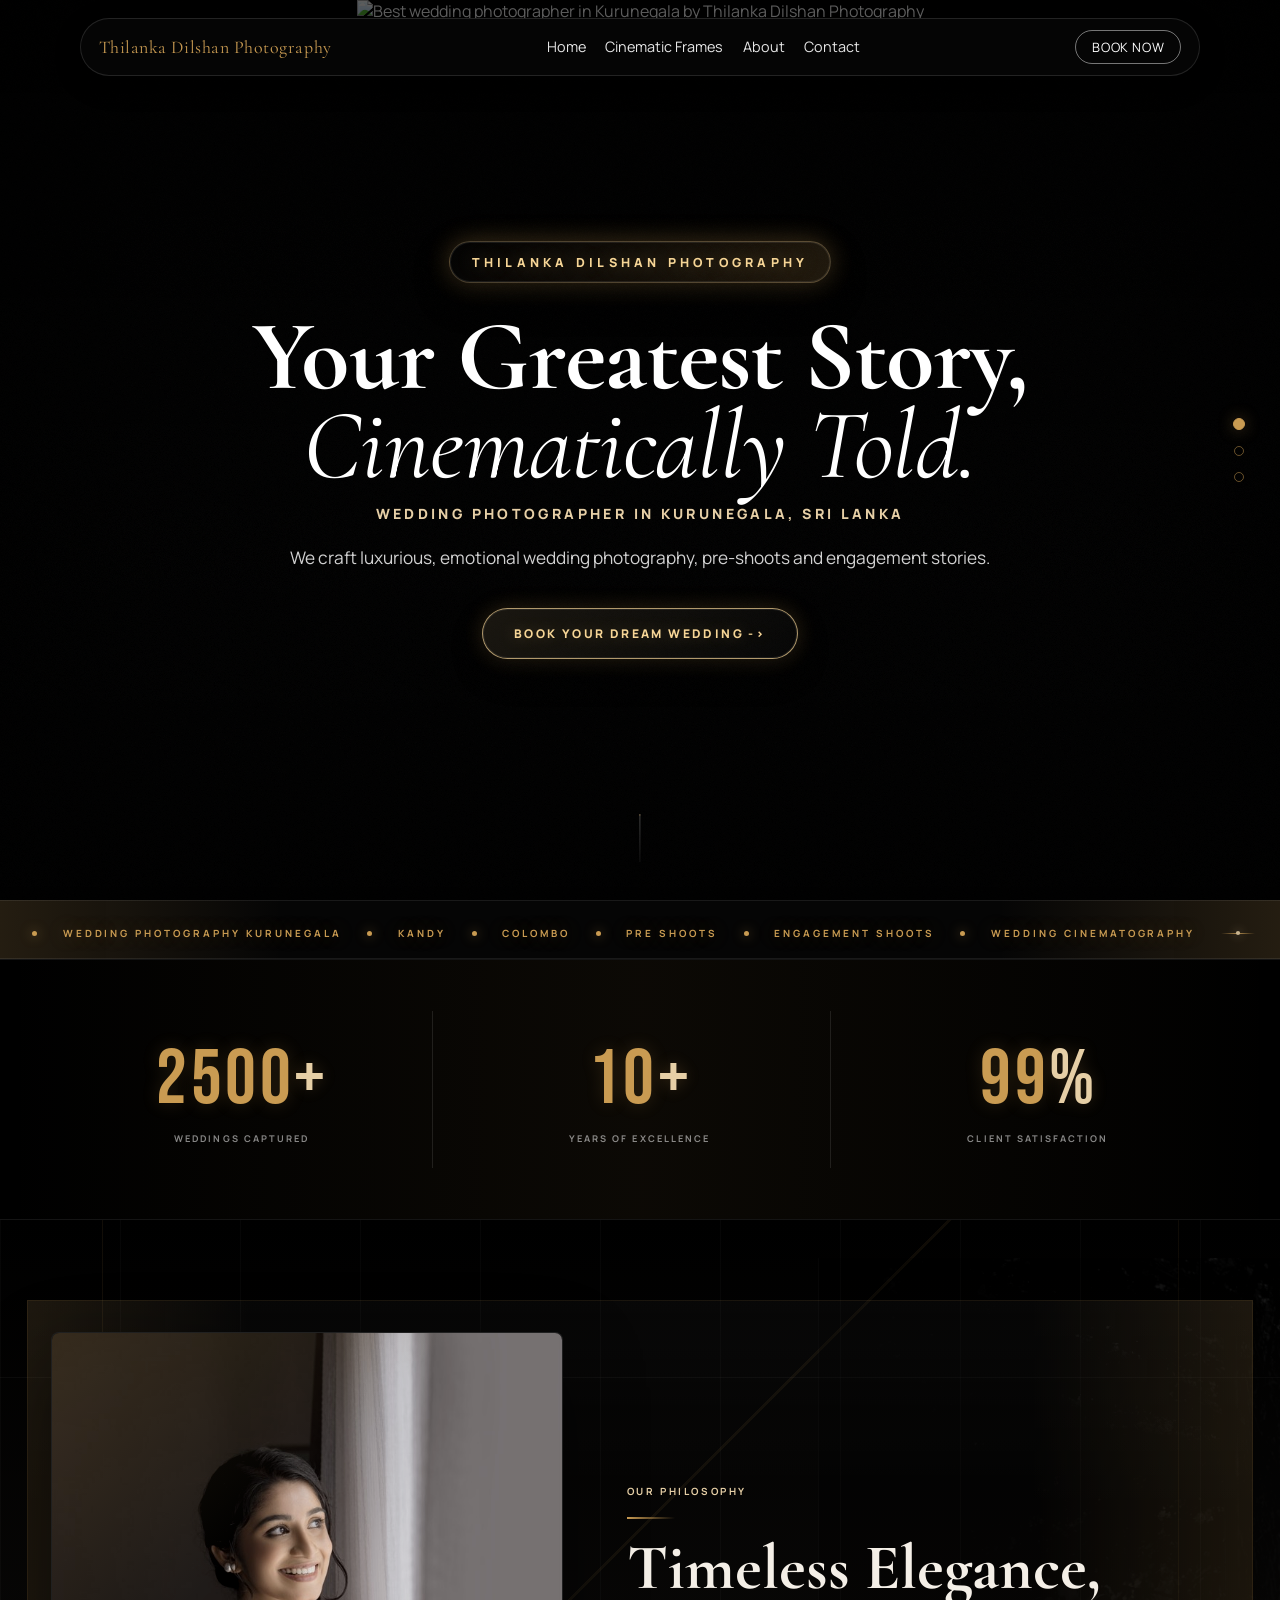
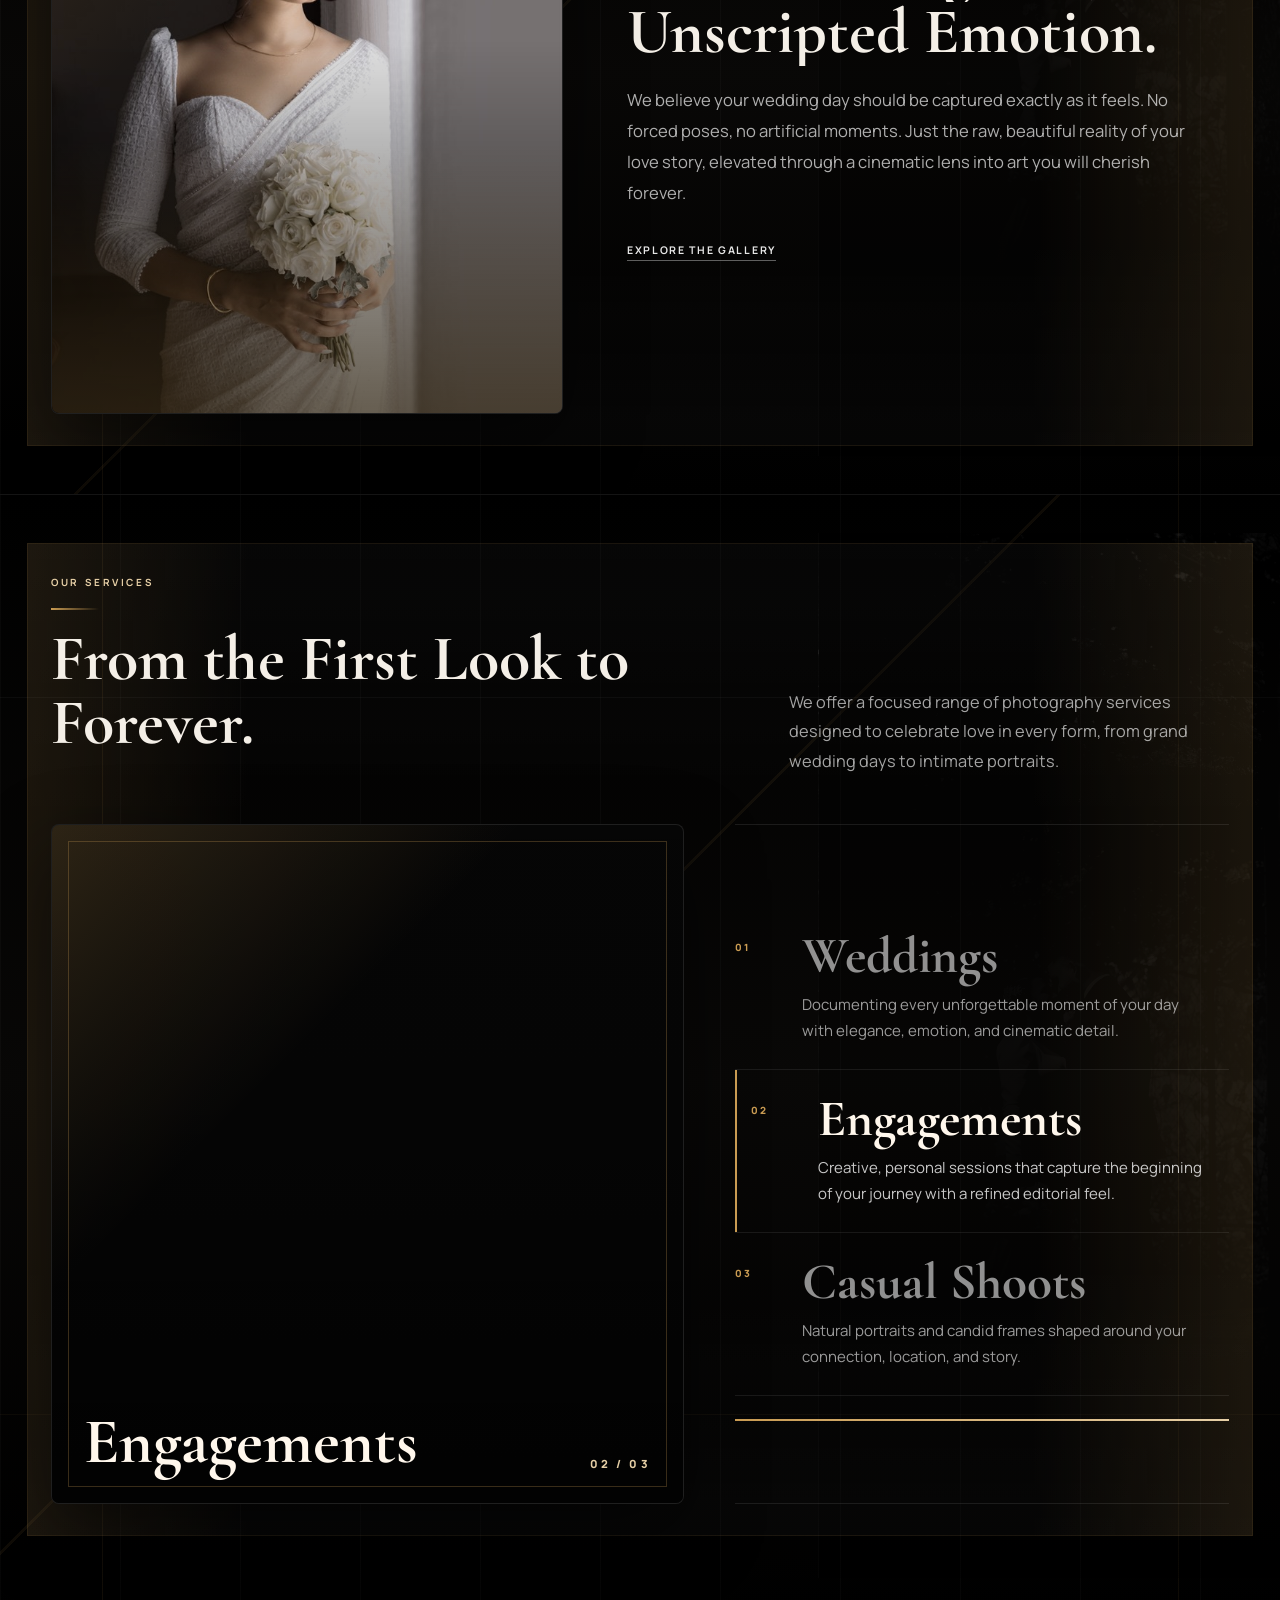
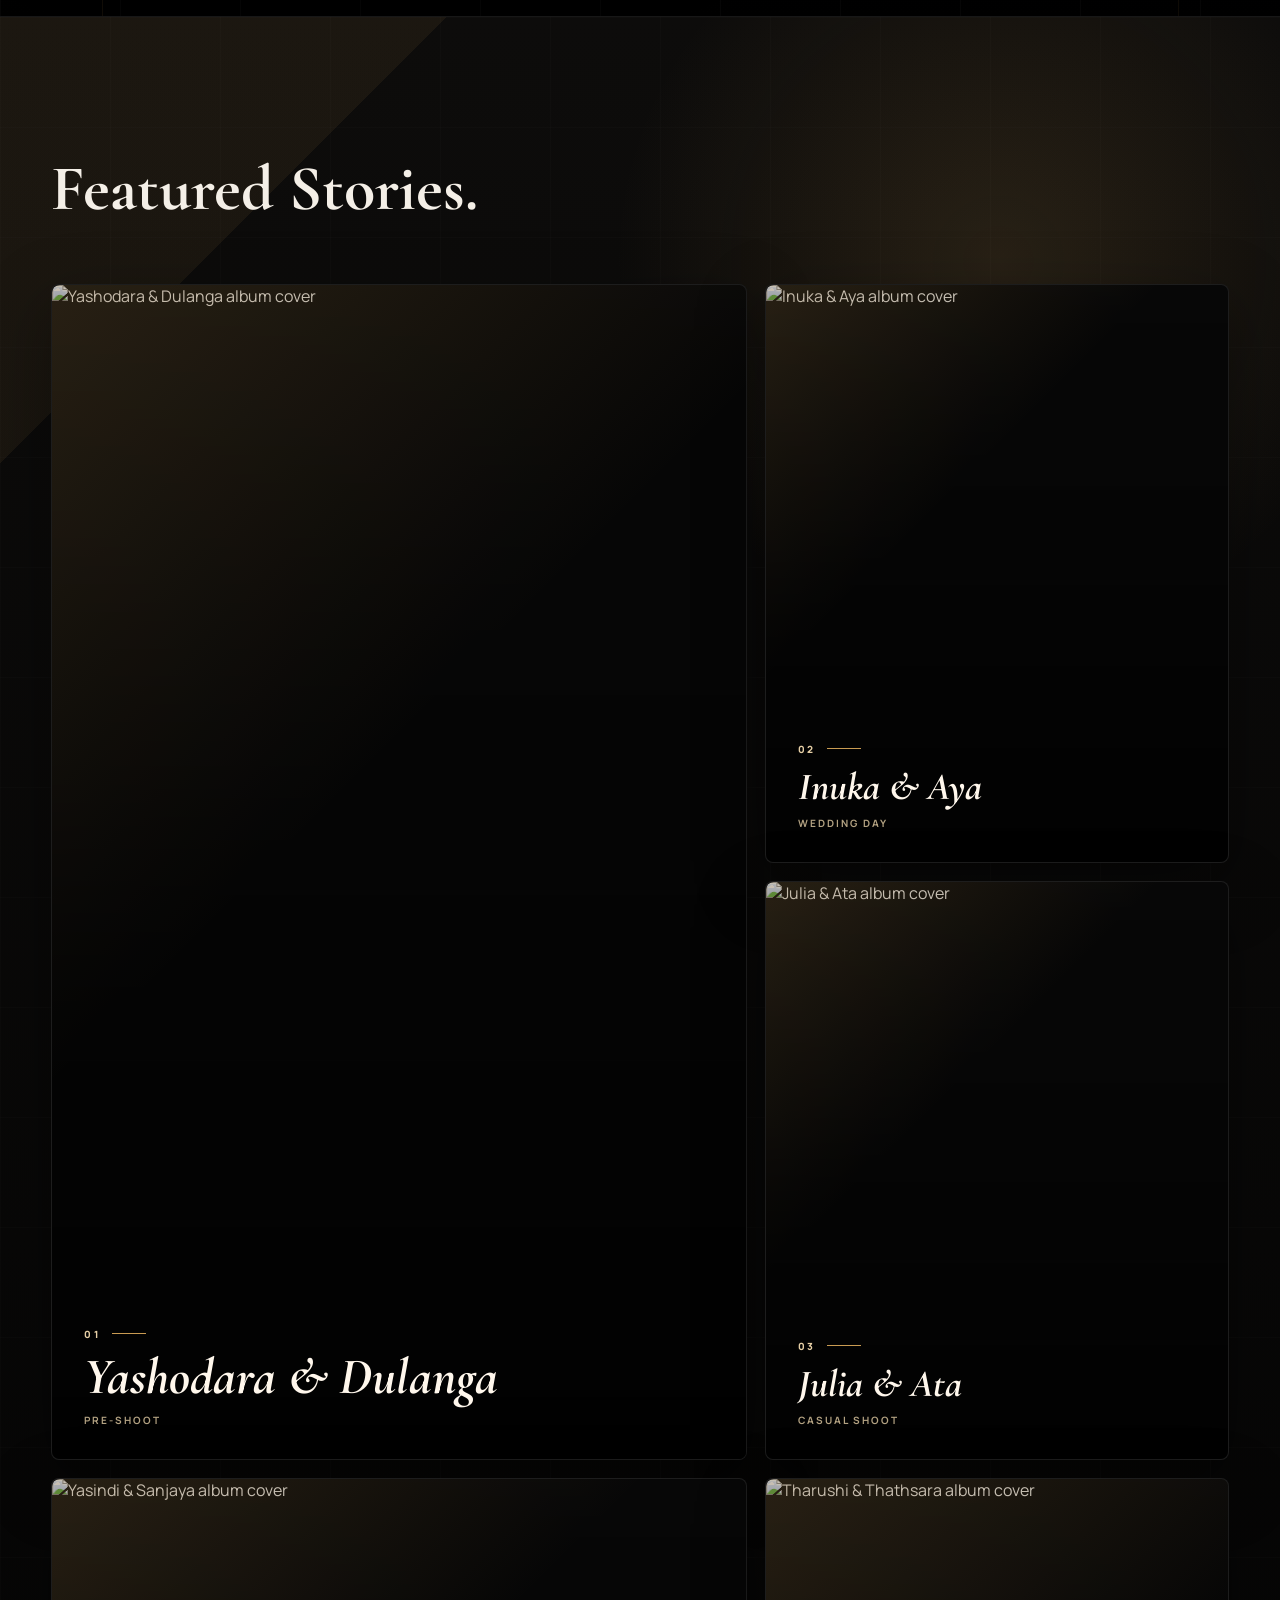
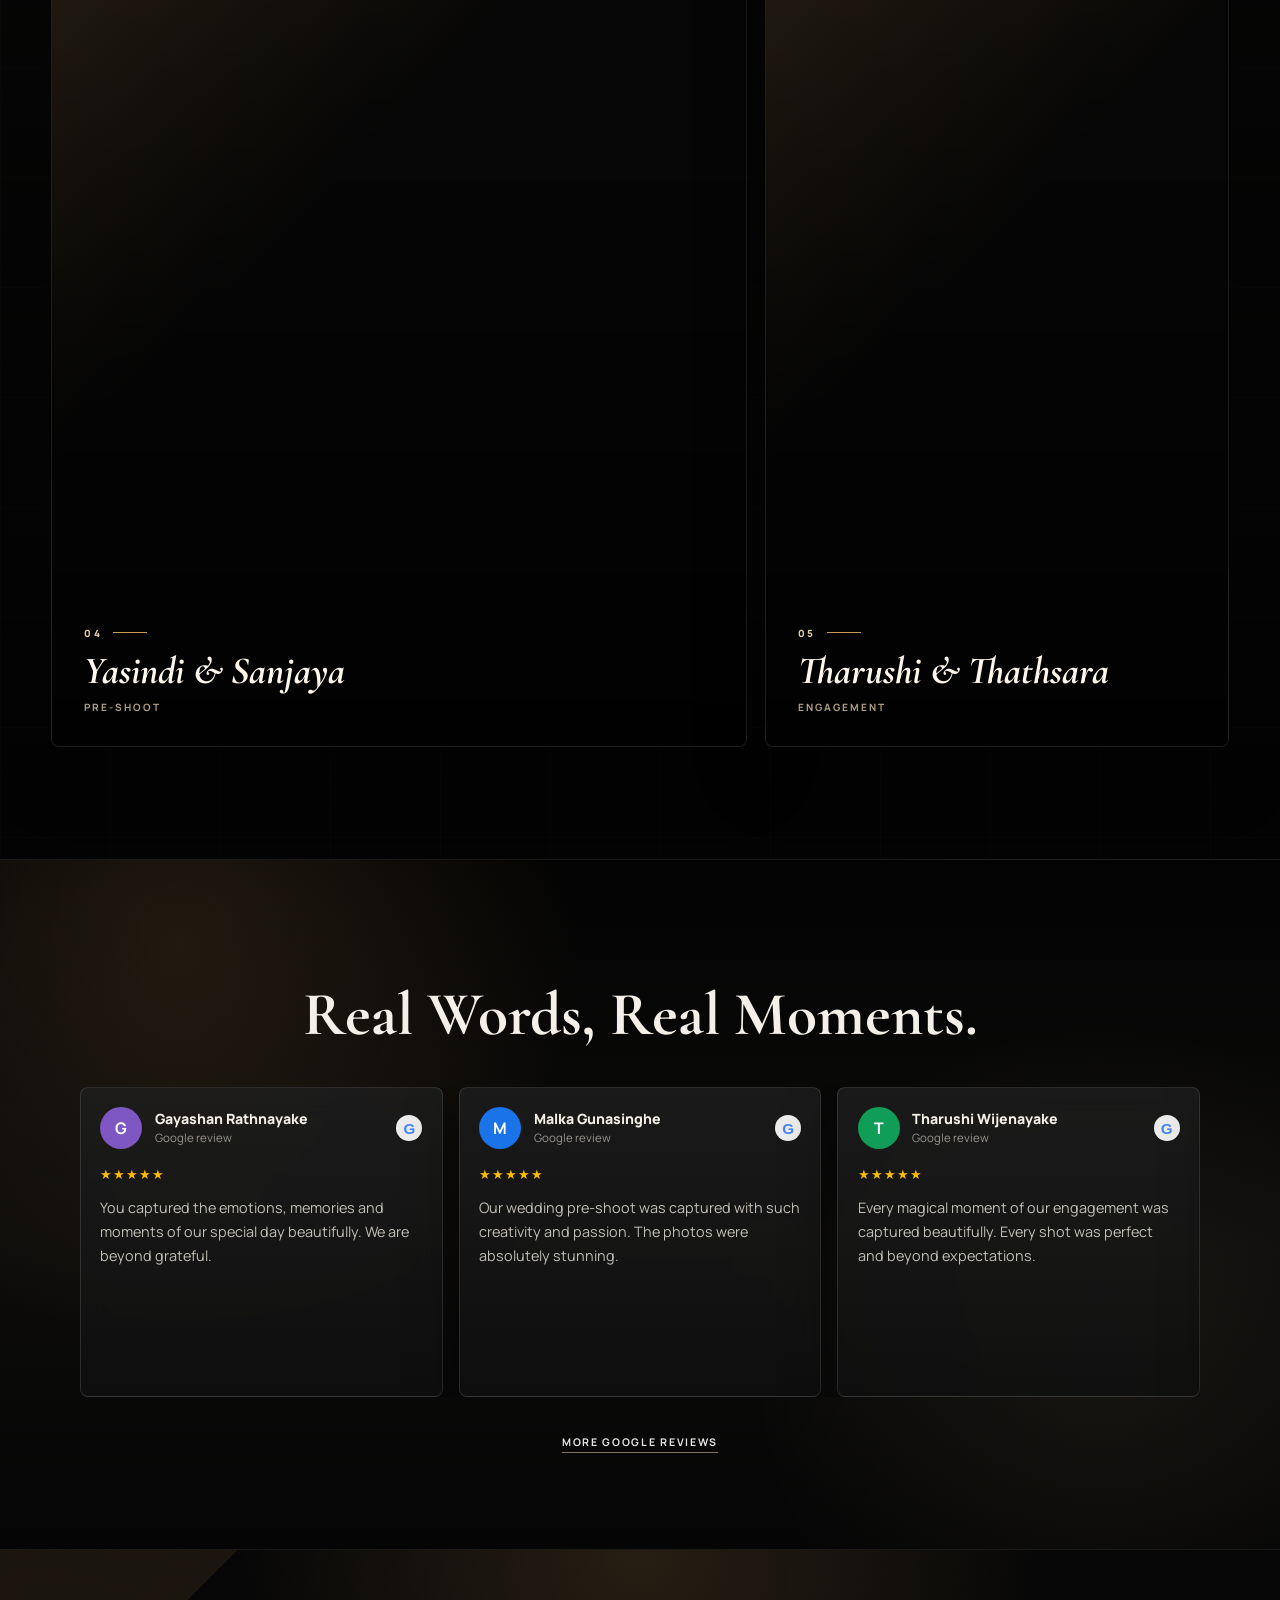
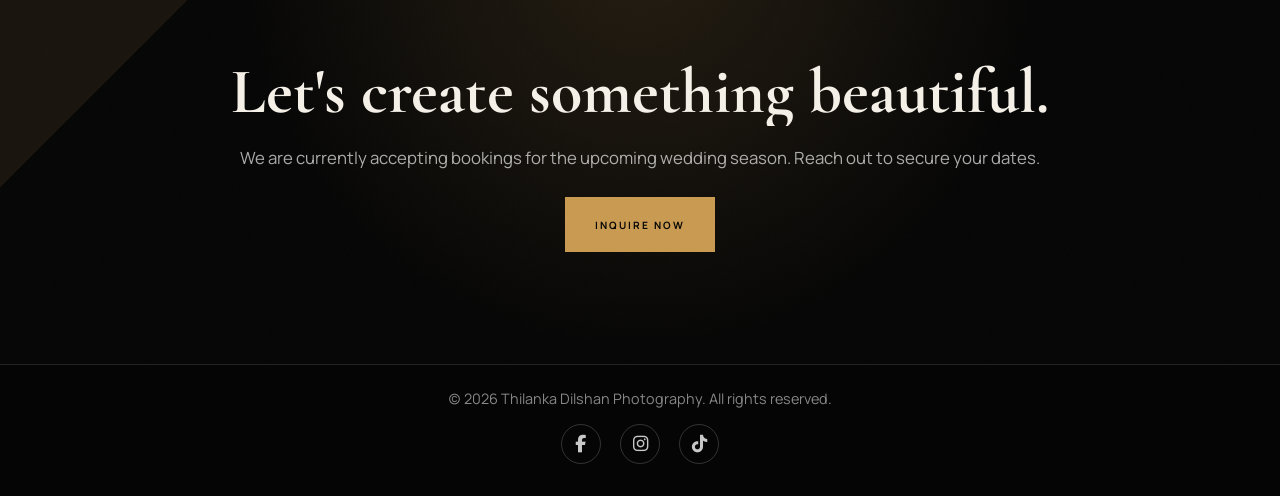
==== commit 7abdc5a9: "Refine homepage SEO and reviews" ====
--- a/index.html
+++ b/index.html
@@ -4,8 +4,8 @@
   <meta charset="UTF-8" />
   <meta name="viewport" content="width=device-width, initial-scale=1.0" />
   <title>Best Wedding Photographer in Kurunegala | Thilanka Dilshan Photography</title>
-  <meta name="description" content="Thilanka Dilshan Photography offers professional wedding photography, pre-shoots, engagement shoots and cinematic wedding stories in Kurunegala, Sri Lanka. Book your special day today." />
-  <meta name="keywords" content="Wedding Photographer Kurunegala, Best Wedding Photographer in Kurunegala, Wedding Photography Kurunegala, Kurunegala Wedding Photography, Pre Shoot Photographer Kurunegala, Engagement Photography Kurunegala, Cinematic Wedding Photographer Sri Lanka, Wedding Photographer Sri Lanka, Luxury Wedding Photography Kurunegala" />
+  <meta name="description" content="Thilanka Dilshan Photography offers professional wedding photography, pre-shoots, engagement shoots and cinematic wedding stories in Kurunegala, Kandy and Colombo, Sri Lanka. Book your special day today." />
+  <meta name="keywords" content="wedding photographers in sri lanka, wedding photographers, wedding photography, wedding photography kurunegala, Wedding photography kurunegala prices, Best wedding photography kurunegala prices, Wedding Photography Kurunegala, Best Wedding Photographer Kurunegala, Professional Wedding Photographer Kurunegala, Pre Shoot Photographer Kurunegala, Engagement Photography Kurunegala, Wedding Cinematography Kurunegala, Wedding Photography and Videography Kurunegala, Wedding Photographer Kandy, Wedding Photography Kandy, Wedding Photographer Colombo, Wedding Photography Colombo, Cinematic Wedding Photographer Sri Lanka, Wedding Photographer Sri Lanka, Luxury Wedding Photography Kurunegala" />
   <meta name="robots" content="index, follow, max-image-preview:large" />
   <meta name="author" content="Thilanka Dilshan Photography" />
   <meta name="geo.placename" content="Kurunegala, Sri Lanka" />
@@ -19,7 +19,7 @@
   <meta property="og:site_name" content="Thilanka Dilshan Photography" />
   <meta property="og:locale" content="en_LK" />
   <meta property="og:title" content="Best Wedding Photographer in Kurunegala | Thilanka Dilshan Photography" />
-  <meta property="og:description" content="Thilanka Dilshan Photography offers professional wedding photography, pre-shoots, engagement shoots and cinematic wedding stories in Kurunegala, Sri Lanka. Book your special day today." />
+  <meta property="og:description" content="Thilanka Dilshan Photography offers professional wedding photography, pre-shoots, engagement shoots and cinematic wedding stories in Kurunegala, Kandy and Colombo, Sri Lanka. Book your special day today." />
   <meta property="og:url" content="https://thilankadilshanphotography.lk/" />
   <meta property="og:image" content="https://res.cloudinary.com/dtj3huhd7/image/upload/v1782824590/hero1_qbp0p4.webp" />
   <meta property="og:image:type" content="image/webp" />
@@ -28,7 +28,7 @@
   <meta property="og:image:alt" content="Best wedding photographer in Kurunegala by Thilanka Dilshan Photography" />
   <meta name="twitter:card" content="summary_large_image" />
   <meta name="twitter:title" content="Best Wedding Photographer in Kurunegala | Thilanka Dilshan Photography" />
-  <meta name="twitter:description" content="Thilanka Dilshan Photography offers professional wedding photography, pre-shoots, engagement shoots and cinematic wedding stories in Kurunegala, Sri Lanka. Book your special day today." />
+  <meta name="twitter:description" content="Thilanka Dilshan Photography offers professional wedding photography, pre-shoots, engagement shoots and cinematic wedding stories in Kurunegala, Kandy and Colombo, Sri Lanka. Book your special day today." />
   <meta name="twitter:image" content="https://res.cloudinary.com/dtj3huhd7/image/upload/v1782824590/hero1_qbp0p4.webp" />
   <meta name="twitter:image:alt" content="Best wedding photographer in Kurunegala by Thilanka Dilshan Photography" />
   <script type="application/ld+json">
@@ -39,7 +39,7 @@
     "name": "Thilanka Dilshan Photography",
     "url": "https://thilankadilshanphotography.lk/",
     "image": "https://res.cloudinary.com/dtj3huhd7/image/upload/v1782824590/hero1_qbp0p4.webp",
-    "description": "Thilanka Dilshan Photography offers professional wedding photography, pre-shoots, engagement shoots and cinematic wedding stories in Kurunegala, Sri Lanka.",
+    "description": "Thilanka Dilshan Photography offers professional wedding photography, pre-shoots, engagement shoots and cinematic wedding stories in Kurunegala, Kandy and Colombo, Sri Lanka.",
     "telephone": ["+94715649738", "+94711177776", "+94706176177"],
     "email": "thilankadilshanphotography@gmail.com",
     "address": {
@@ -77,12 +77,31 @@
       }
     ],
     "knowsAbout": [
+      "wedding photographers in sri lanka",
+      "wedding photographers",
+      "wedding photography",
+      "wedding photography kurunegala",
+      "Wedding photography kurunegala prices",
+      "Best wedding photography kurunegala prices",
+      "Wedding Photography Kurunegala",
       "Wedding Photographer Kurunegala",
-      "Best Wedding Photographer in Kurunegala",
-      "Wedding Photography Kurunegala",
+      "Best Wedding Photographer Kurunegala",
       "Kurunegala Wedding Photography",
+      "Professional Wedding Photographer Kurunegala",
       "Pre Shoot Photographer Kurunegala",
       "Engagement Photography Kurunegala",
+      "Wedding Cinematography Kurunegala",
+      "Wedding Photography and Videography Kurunegala",
+      "Wedding Photographer Kandy",
+      "Wedding Photography Kandy",
+      "Best Wedding Photographer Kandy",
+      "Pre Shoot Photographer Kandy",
+      "Engagement Photography Kandy",
+      "Wedding Photographer Colombo",
+      "Wedding Photography Colombo",
+      "Best Wedding Photographer Colombo",
+      "Pre Shoot Photographer Colombo",
+      "Engagement Photography Colombo",
       "Cinematic Wedding Photographer Sri Lanka",
       "Wedding Photographer Sri Lanka",
       "Luxury Wedding Photography Kurunegala",
@@ -136,7 +155,7 @@
         "@id": "https://thilankadilshanphotography.lk/#webpage",
         "url": "https://thilankadilshanphotography.lk/",
         "name": "Best Wedding Photographer in Kurunegala | Thilanka Dilshan Photography",
-        "description": "Thilanka Dilshan Photography offers professional wedding photography, pre-shoots, engagement shoots and cinematic wedding stories in Kurunegala, Sri Lanka. Book your special day today.",
+        "description": "Thilanka Dilshan Photography offers professional wedding photography, pre-shoots, engagement shoots and cinematic wedding stories in Kurunegala, Kandy and Colombo, Sri Lanka. Book your special day today.",
         "inLanguage": "en-LK",
         "isPartOf": {
           "@id": "https://thilankadilshanphotography.lk/#website"
@@ -839,6 +858,15 @@
       color: #fff;
     }
 
+    .hero-seo-line {
+      margin: -0.55rem auto 1.25rem;
+      color: var(--gold-soft);
+      font-size: clamp(0.72rem, 1.2vw, 0.88rem);
+      font-weight: 800;
+      letter-spacing: 0.24em;
+      text-transform: uppercase;
+    }
+
     .hero p {
       max-width: 720px;
       margin: 0 auto 2.2rem;
@@ -1512,22 +1540,153 @@
     }
 
     .testimonial {
-      padding: 7rem 1rem;
-      background: #1a1a1a;
+      position: relative;
+      padding: 6rem 1rem;
+      background:
+        radial-gradient(circle at 14% 12%, rgba(201,155,82,0.14), transparent 25rem),
+        radial-gradient(circle at 86% 74%, rgba(230,207,166,0.06), transparent 22rem),
+        linear-gradient(180deg, #030303 0%, #0d0c0b 56%, #050505 100%);
       color: #fff;
       text-align: center;
+      overflow: hidden;
+      border-top: 1px solid rgba(255,255,255,0.08);
     }
 
     .testimonial .label { color: #d69a53; }
 
+    .testimonial .container {
+      position: relative;
+      z-index: 1;
+      width: min(1120px, 92vw);
+      margin: 0 auto;
+    }
+
+    .testimonial h2 {
+      font-family: "Cormorant Garamond", serif;
+      font-size: clamp(2.1rem, 4.8vw, 4.2rem);
+      line-height: 0.96;
+      color: #f4efe7;
+      margin-bottom: 1.4rem;
+    }
+
+    .testimonial h2 span {
+      color: var(--gold-soft);
+      font-style: italic;
+      font-weight: 400;
+    }
+
+    .google-review-panel {
+      padding: 0;
+    }
+
+    .google-stars {
+      color: #fbbc04;
+      letter-spacing: 0.08em;
+      font-size: 0.82rem;
+      margin-bottom: 0.8rem;
+    }
+
+    .review-window {
+      overflow: hidden;
+      margin-top: 2.4rem;
+    }
+
+    .review-track {
+      display: flex;
+      gap: 0;
+      animation: reviewCarousel 48s linear infinite;
+    }
+
+    .review-card {
+      flex: 0 0 calc((100% - 2rem) / 3);
+      min-height: 310px;
+      display: flex;
+      flex-direction: column;
+      justify-content: flex-start;
+      text-align: left;
+      border: 1px solid rgba(255,255,255,0.12);
+      border-radius: 8px;
+      background:
+        linear-gradient(180deg, rgba(255,255,255,0.075), rgba(255,255,255,0.028)),
+        rgba(8,8,8,0.82);
+      color: #f4efe7;
+      padding: clamp(1rem, 2.2vw, 1.2rem);
+      box-shadow: 0 18px 54px rgba(0,0,0,0.36);
+      backdrop-filter: blur(16px);
+      margin-right: 1rem;
+    }
+
+    .review-clone {
+      display: flex;
+    }
+
+    .review-header {
+      display: grid;
+      grid-template-columns: 42px minmax(0, 1fr) auto;
+      gap: 0.8rem;
+      align-items: center;
+      margin-bottom: 1rem;
+    }
+
+    .review-avatar {
+      width: 42px;
+      height: 42px;
+      border-radius: 50%;
+      display: inline-flex;
+      align-items: center;
+      justify-content: center;
+      background: #7e57c2;
+      color: #fff;
+      font: 700 1rem "Manrope", sans-serif;
+      text-transform: uppercase;
+    }
+
+    .review-card:nth-child(2) .review-avatar { background: #1a73e8; }
+    .review-card:nth-child(3) .review-avatar { background: #0f9d58; }
+    .review-card:nth-child(4) .review-avatar { background: #d93025; }
+    .review-card:nth-child(5) .review-avatar { background: #f29900; }
+    .review-card:nth-child(6) .review-avatar { background: #8e24aa; }
+
+    .review-name {
+      margin: 0;
+      color: #f4efe7;
+      font-size: 0.88rem;
+      font-weight: 800;
+      line-height: 1.25;
+    }
+
+    .review-name a {
+      color: inherit;
+      text-decoration: none;
+    }
+
+    .review-source {
+      margin: 0.16rem 0 0;
+      color: rgba(244,239,231,0.58);
+      font-size: 0.72rem;
+      line-height: 1.35;
+    }
+
+    .google-mark {
+      display: inline-flex;
+      align-items: center;
+      justify-content: center;
+      width: 26px;
+      height: 26px;
+      border-radius: 50%;
+      border: 1px solid rgba(255,255,255,0.18);
+      color: #4285f4;
+      font: 800 0.95rem Arial, sans-serif;
+      background: rgba(255,255,255,0.92);
+    }
+
     .testimonial blockquote {
-      max-width: 980px;
-      margin: 0 auto 1.7rem;
-      font-family: "Cormorant Garamond", serif;
-      font-size: clamp(2rem, 4.3vw, 3.7rem);
-      line-height: 1.15;
-      font-style: italic;
-      color: #c7c7c7;
+      margin: 0 0 1.5rem;
+      font-family: "Manrope", "Segoe UI", sans-serif;
+      font-size: 0.9rem;
+      line-height: 1.68;
+      font-style: normal;
+      color: rgba(244,239,231,0.78);
     }
 
     .testimonial .author {
@@ -1536,6 +1695,27 @@
       font-size: 0.76rem;
       font-weight: 700;
       color: rgba(255,255,255,0.84);
+    }
+
+    .testimonial .author a {
+      color: inherit;
+      border-bottom: 1px solid rgba(230,207,166,0.42);
+      padding-bottom: 0.16rem;
+    }
+
+    .testimonial-actions {
+      margin-top: 2.4rem;
+      display: flex;
+      justify-content: center;
+    }
+
+    .testimonial-actions .view-link {
+      border-color: rgba(230,207,166,0.54);
+    }
+
+    @keyframes reviewCarousel {
+      0% { transform: translateX(0); }
+      100% { transform: translateX(calc(-516% - 5.4rem)); }
     }
 
     .connect {
@@ -1659,6 +1839,7 @@
       .story,
       .story:first-child { grid-row: auto; }
       .story-media { aspect-ratio: 16/11; }
+      .review-card { flex-basis: calc((100% - 1rem) / 2); }
     }
 
     @media (max-width: 620px) {
@@ -1710,6 +1891,14 @@
         line-height: 1;
         margin-bottom: 1rem;
         letter-spacing: -0.02em;
+      }
+
+      .hero-seo-line {
+        max-width: 92vw;
+        margin: -0.35rem auto 1rem;
+        font-size: 0.62rem;
+        letter-spacing: 0.16em;
+        line-height: 1.5;
       }
 
       .hero p {
@@ -1783,6 +1972,55 @@
       .story-media { aspect-ratio: 4/5; }
 
       .stories { grid-template-columns: 1fr; }
+      .testimonial h2 { margin-bottom: 1.1rem; }
+      .review-window {
+        overflow: hidden;
+        width: 100%;
+        margin-top: 1.3rem;
+      }
+      .review-track {
+        animation: reviewCarousel 40s linear infinite;
+      }
+      .review-card {
+        flex: 0 0 86%;
+        min-height: 230px;
+        padding: 1rem;
+        margin-right: 0.9rem;
+      }
+      .review-clone {
+        display: flex;
+      }
+      .review-track:hover { animation-play-state: paused; }
+      .review-header {
+        grid-template-columns: 36px minmax(0, 1fr) 24px;
+        gap: 0.7rem;
+        margin-bottom: 0.8rem;
+      }
+      .review-avatar {
+        width: 36px;
+        height: 36px;
+        font-size: 0.88rem;
+      }
+      .review-name { font-size: 0.78rem; }
+      .review-source { font-size: 0.66rem; }
+      .google-mark {
+        width: 24px;
+        height: 24px;
+        font-size: 0.82rem;
+      }
+      .google-stars {
+        font-size: 0.68rem;
+        margin-bottom: 0.65rem;
+      }
+      .testimonial blockquote {
+        font-size: 0.86rem;
+        line-height: 1.58;
+        margin-bottom: 0;
+      }
+    }
+
+    @media (prefers-reduced-motion: reduce) {
+      .review-track { animation: none; }
     }
 
     /* ── EXTRA SMALL MOBILE (Below 480px) ─────────── */
@@ -1811,6 +2049,16 @@
         font-size: 0.85rem;
         margin-bottom: 1.4rem;
         line-height: 1.5;
+      }
+
+      .review-card {
+        min-height: 220px;
+        padding: 0.9rem;
+      }
+
+      .testimonial blockquote {
+        font-size: 0.82rem;
+        line-height: 1.55;
       }
 
       .hero-cta {
@@ -1931,12 +2179,13 @@
       <div class="hero-content">
         <span class="hero-tag">Thilanka Dilshan Photography</span>
         <h1>
-          Best Wedding Photographer<br />
-          <span>in Kurunegala</span>
+          Your Greatest Story,<br />
+          <span>Cinematically Told.</span>
         </h1>
+        <div class="hero-seo-line">Wedding Photographer in Kurunegala, Sri Lanka</div>
         <p>
-          Your greatest story, cinematically told. We craft luxurious, emotional wedding photography,
-          pre-shoots and engagement stories across Kurunegala and Sri Lanka.
+          We craft luxurious, emotional wedding photography,
+          pre-shoots and engagement stories.
         </p>
         <a class="hero-cta magnetic-btn" href="booking.html" id="heroCta">Book Your Dream Wedding -></a>
       </div>
@@ -1946,8 +2195,8 @@
     <!-- Marquee Strip -->
     <div class="marquee-section" aria-hidden="true">
       <div class="marquee-track" id="marqueeTrack">
-        <span class="marquee-item"><span class="dot"></span> Luxury Wedding Photography <span class="dot"></span> Cinematic Videography <span class="dot"></span> Sri Lanka <span class="dot"></span> Kandy <span class="dot"></span> Colombo <span class="dot"></span> Galle <span class="dot"></span> Destination Weddings <span class="dot"></span> Fine Art Portraits <span class="marquee-pulse"></span></span>
-        <span class="marquee-item"><span class="dot"></span> Luxury Wedding Photography <span class="dot"></span> Cinematic Videography <span class="dot"></span> Sri Lanka <span class="dot"></span> Kandy <span class="dot"></span> Colombo <span class="dot"></span> Galle <span class="dot"></span> Destination Weddings <span class="dot"></span> Fine Art Portraits <span class="marquee-pulse"></span></span>
+        <span class="marquee-item"><span class="dot"></span> Wedding Photography Kurunegala <span class="dot"></span> Kandy <span class="dot"></span> Colombo <span class="dot"></span> Pre Shoots <span class="dot"></span> Engagement Shoots <span class="dot"></span> Wedding Cinematography <span class="marquee-pulse"></span></span>
+        <span class="marquee-item"><span class="dot"></span> Wedding Photography Kurunegala <span class="dot"></span> Kandy <span class="dot"></span> Colombo <span class="dot"></span> Pre Shoots <span class="dot"></span> Engagement Shoots <span class="dot"></span> Wedding Cinematography <span class="marquee-pulse"></span></span>
       </div>
     </div>
 
@@ -2051,6 +2300,202 @@
         </div>
 
         <div class="stories" id="featuredStories" data-stagger aria-live="polite"></div>
+      </div>
+    </section>
+
+    <section class="testimonial" id="google-reviews" data-section-reveal data-reveal-delay="0.1">
+      <div class="container">
+        <span class="label anim-label">Google Reviews</span>
+        <div class="google-review-panel reveal delay-1">
+          <h2 class="split-heading" data-line-anim>Real Words, <span>Real Moments.</span></h2>
+          <div class="review-window">
+            <div class="review-track" aria-label="Google review carousel">
+              <article class="review-card">
+                <div class="review-header">
+                  <span class="review-avatar" aria-hidden="true">G</span>
+                  <div>
+                    <p class="review-name">
+                      <a href="https://www.google.com/maps/contrib/101489622516141637136/reviews?hl=en-GB" target="_blank" rel="noopener noreferrer">Gayashan Rathnayake</a>
+                    </p>
+                    <p class="review-source">Google review</p>
+                  </div>
+                  <span class="google-mark" aria-hidden="true">G</span>
+                </div>
+                <div class="google-stars" aria-label="Five star Google review">&#9733;&#9733;&#9733;&#9733;&#9733;</div>
+                <blockquote>
+                  You captured the emotions, memories and moments of our special day beautifully. We are beyond grateful.
+                </blockquote>
+              </article>
+              <article class="review-card">
+                <div class="review-header">
+                  <span class="review-avatar" aria-hidden="true">M</span>
+                  <div>
+                    <p class="review-name">
+                      <a href="https://www.google.com/maps/contrib/113689253329603931424/reviews?hl=en-GB" target="_blank" rel="noopener noreferrer">Malka Gunasinghe</a>
+                    </p>
+                    <p class="review-source">Google review</p>
+                  </div>
+                  <span class="google-mark" aria-hidden="true">G</span>
+                </div>
+                <div class="google-stars" aria-label="Five star Google review">&#9733;&#9733;&#9733;&#9733;&#9733;</div>
+                <blockquote>
+                  Our wedding pre-shoot was captured with such creativity and passion. The photos were absolutely stunning.
+                </blockquote>
+              </article>
+              <article class="review-card">
+                <div class="review-header">
+                  <span class="review-avatar" aria-hidden="true">T</span>
+                  <div>
+                    <p class="review-name">
+                      <a href="https://www.google.com/maps/contrib/117332673542881665632/reviews?hl=en-GB" target="_blank" rel="noopener noreferrer">Tharushi Wijenayake</a>
+                    </p>
+                    <p class="review-source">Google review</p>
+                  </div>
+                  <span class="google-mark" aria-hidden="true">G</span>
+                </div>
+                <div class="google-stars" aria-label="Five star Google review">&#9733;&#9733;&#9733;&#9733;&#9733;</div>
+                <blockquote>
+                  Every magical moment of our engagement was captured beautifully. Every shot was perfect and beyond expectations.
+                </blockquote>
+              </article>
+              <article class="review-card">
+                <div class="review-header">
+                  <span class="review-avatar" aria-hidden="true">V</span>
+                  <div>
+                    <p class="review-name">
+                      <a href="https://www.google.com/maps/contrib/112900889837987130839/reviews?hl=en-GB" target="_blank" rel="noopener noreferrer">vidurangi bhagya</a>
+                    </p>
+                    <p class="review-source">Google review</p>
+                  </div>
+                  <span class="google-mark" aria-hidden="true">G</span>
+                </div>
+                <div class="google-stars" aria-label="Five star Google review">&#9733;&#9733;&#9733;&#9733;&#9733;</div>
+                <blockquote>
+                  They captured every special moment so beautifully and naturally. Calm, professional and easy to work with.
+                </blockquote>
+              </article>
+              <article class="review-card">
+                <div class="review-header">
+                  <span class="review-avatar" aria-hidden="true">C</span>
+                  <div>
+                    <p class="review-name">
+                      <a href="https://www.google.com/maps/contrib/101271569730386108313/reviews?hl=en-GB" target="_blank" rel="noopener noreferrer">Chamathka Nissanka</a>
+                    </p>
+                    <p class="review-source">Google review</p>
+                  </div>
+                  <span class="google-mark" aria-hidden="true">G</span>
+                </div>
+                <div class="google-stars" aria-label="Five star Google review">&#9733;&#9733;&#9733;&#9733;&#9733;</div>
+                <blockquote>
+                  From pre-shoot chat to final edits, they brought our vision to life and captured every emotion beautifully.
+                </blockquote>
+              </article>
+              <article class="review-card">
+                <div class="review-header">
+                  <span class="review-avatar" aria-hidden="true">D</span>
+                  <div>
+                    <p class="review-name">
+                      <a href="https://www.google.com/maps/contrib/101505120174429266422/reviews?hl=en-GB" target="_blank" rel="noopener noreferrer">dewmini jayasundara</a>
+                    </p>
+                    <p class="review-source">Google review</p>
+                  </div>
+                  <span class="google-mark" aria-hidden="true">G</span>
+                </div>
+                <div class="google-stars" aria-label="Five star Google review">&#9733;&#9733;&#9733;&#9733;&#9733;</div>
+                <blockquote>
+                  Qualified professionals for wedding and function photography. Friendly, calm, great communication and highly recommended.
+                </blockquote>
+              </article>
+              <article class="review-card review-clone" aria-hidden="true">
+                <div class="review-header">
+                  <span class="review-avatar" aria-hidden="true">G</span>
+                  <div>
+                    <p class="review-name">Gayashan Rathnayake</p>
+                    <p class="review-source">Google review</p>
+                  </div>
+                  <span class="google-mark" aria-hidden="true">G</span>
+                </div>
+                <div class="google-stars" aria-label="Five star Google review">&#9733;&#9733;&#9733;&#9733;&#9733;</div>
+                <blockquote>
+                  You captured the emotions, memories and moments of our special day beautifully. We are beyond grateful.
+                </blockquote>
+              </article>
+              <article class="review-card review-clone" aria-hidden="true">
+                <div class="review-header">
+                  <span class="review-avatar" aria-hidden="true">M</span>
+                  <div>
+                    <p class="review-name">Malka Gunasinghe</p>
+                    <p class="review-source">Google review</p>
+                  </div>
+                  <span class="google-mark" aria-hidden="true">G</span>
+                </div>
+                <div class="google-stars" aria-label="Five star Google review">&#9733;&#9733;&#9733;&#9733;&#9733;</div>
+                <blockquote>
+                  Our wedding pre-shoot was captured with such creativity and passion. The photos were absolutely stunning.
+                </blockquote>
+              </article>
+              <article class="review-card review-clone" aria-hidden="true">
+                <div class="review-header">
+                  <span class="review-avatar" aria-hidden="true">T</span>
+                  <div>
+                    <p class="review-name">Tharushi Wijenayake</p>
+                    <p class="review-source">Google review</p>
+                  </div>
+                  <span class="google-mark" aria-hidden="true">G</span>
+                </div>
+                <div class="google-stars" aria-label="Five star Google review">&#9733;&#9733;&#9733;&#9733;&#9733;</div>
+                <blockquote>
+                  Every magical moment of our engagement was captured beautifully. Every shot was perfect and beyond expectations.
+                </blockquote>
+              </article>
+              <article class="review-card review-clone" aria-hidden="true">
+                <div class="review-header">
+                  <span class="review-avatar" aria-hidden="true">V</span>
+                  <div>
+                    <p class="review-name">vidurangi bhagya</p>
+                    <p class="review-source">Google review</p>
+                  </div>
+                  <span class="google-mark" aria-hidden="true">G</span>
+                </div>
+                <div class="google-stars" aria-label="Five star Google review">&#9733;&#9733;&#9733;&#9733;&#9733;</div>
+                <blockquote>
+                  They captured every special moment so beautifully and naturally. Calm, professional and easy to work with.
+                </blockquote>
+              </article>
+              <article class="review-card review-clone" aria-hidden="true">
+                <div class="review-header">
+                  <span class="review-avatar" aria-hidden="true">C</span>
+                  <div>
+                    <p class="review-name">Chamathka Nissanka</p>
+                    <p class="review-source">Google review</p>
+                  </div>
+                  <span class="google-mark" aria-hidden="true">G</span>
+                </div>
+                <div class="google-stars" aria-label="Five star Google review">&#9733;&#9733;&#9733;&#9733;&#9733;</div>
+                <blockquote>
+                  From pre-shoot chat to final edits, they brought our vision to life and captured every emotion beautifully.
+                </blockquote>
+              </article>
+              <article class="review-card review-clone" aria-hidden="true">
+                <div class="review-header">
+                  <span class="review-avatar" aria-hidden="true">D</span>
+                  <div>
+                    <p class="review-name">dewmini jayasundara</p>
+                    <p class="review-source">Google review</p>
+                  </div>
+                  <span class="google-mark" aria-hidden="true">G</span>
+                </div>
+                <div class="google-stars" aria-label="Five star Google review">&#9733;&#9733;&#9733;&#9733;&#9733;</div>
+                <blockquote>
+                  Qualified professionals for wedding and function photography. Friendly, calm, great communication and highly recommended.
+                </blockquote>
+              </article>
+            </div>
+          </div>
+          <div class="testimonial-actions">
+            <a class="view-link" href="https://share.google/ZlzqtJjpL9Mj5NW2C" target="_blank" rel="noopener noreferrer">More Google Reviews</a>
+          </div>
+        </div>
       </div>
     </section>
 
